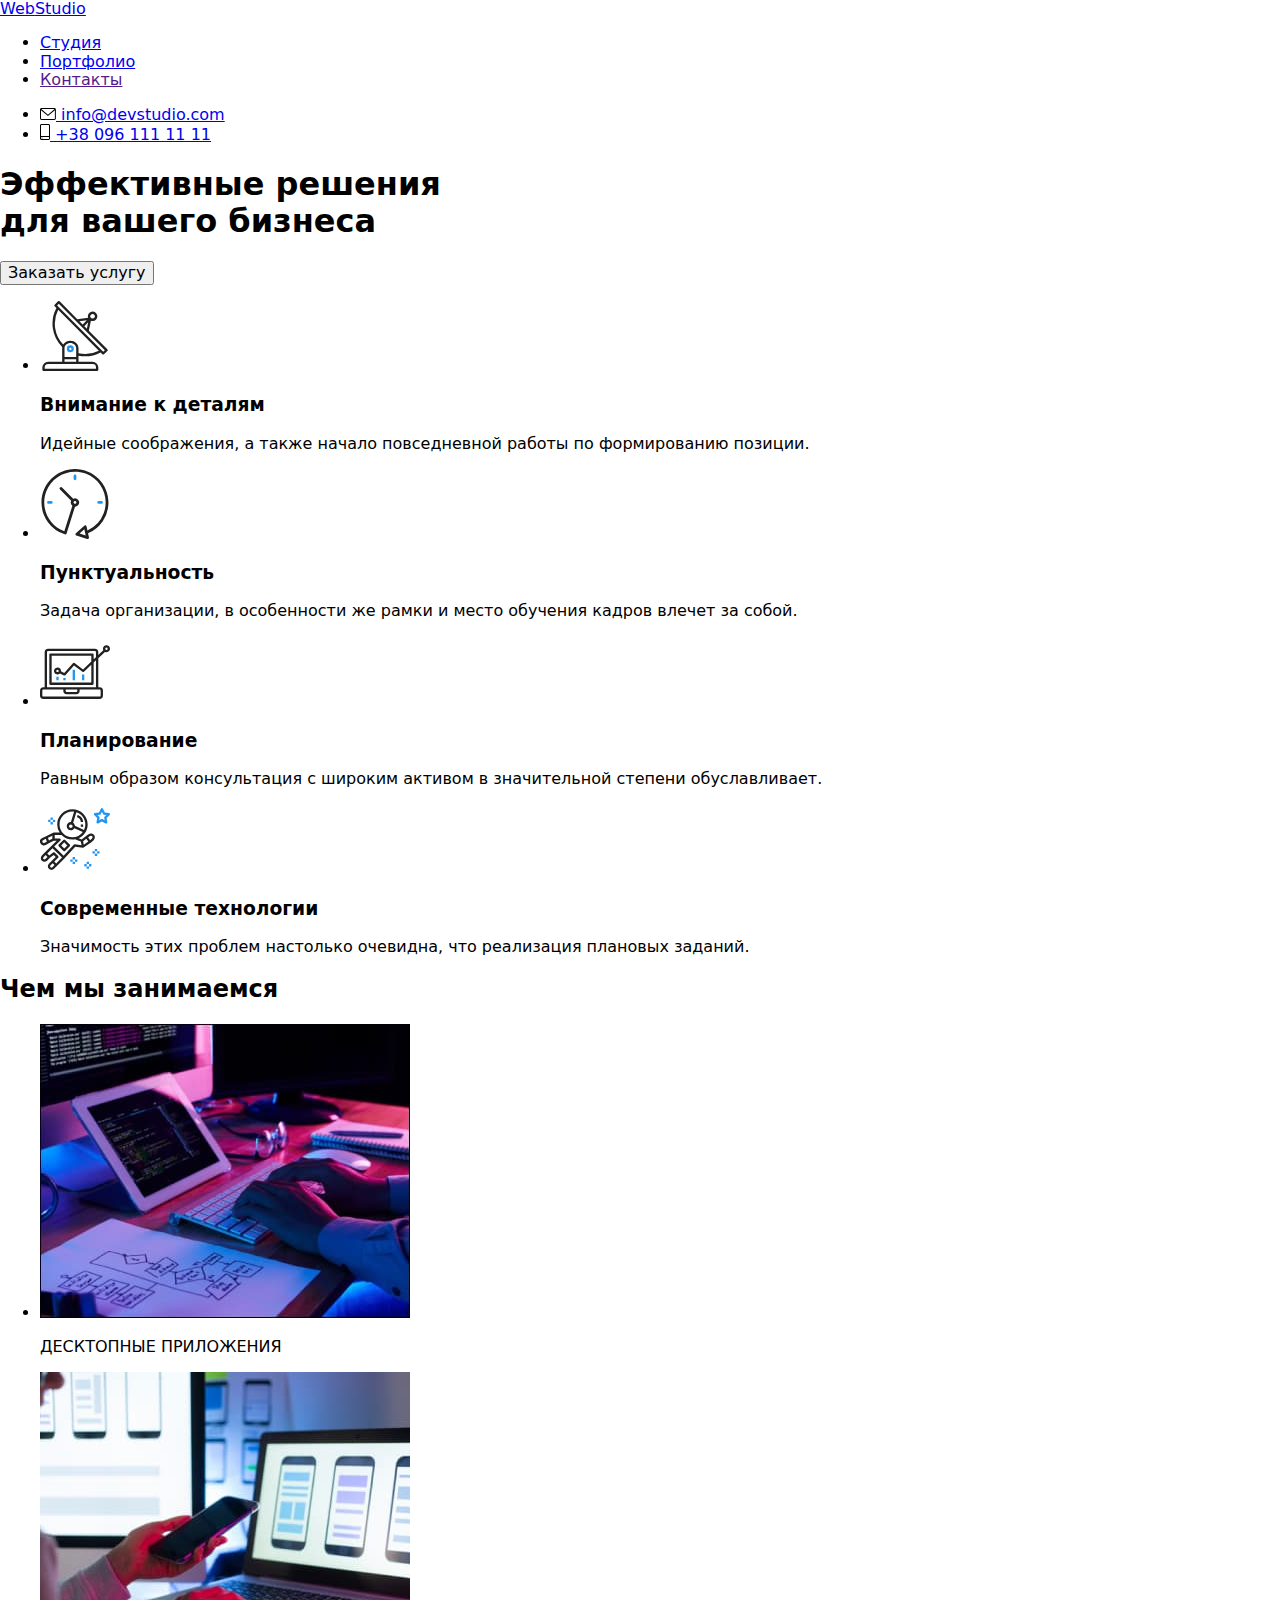
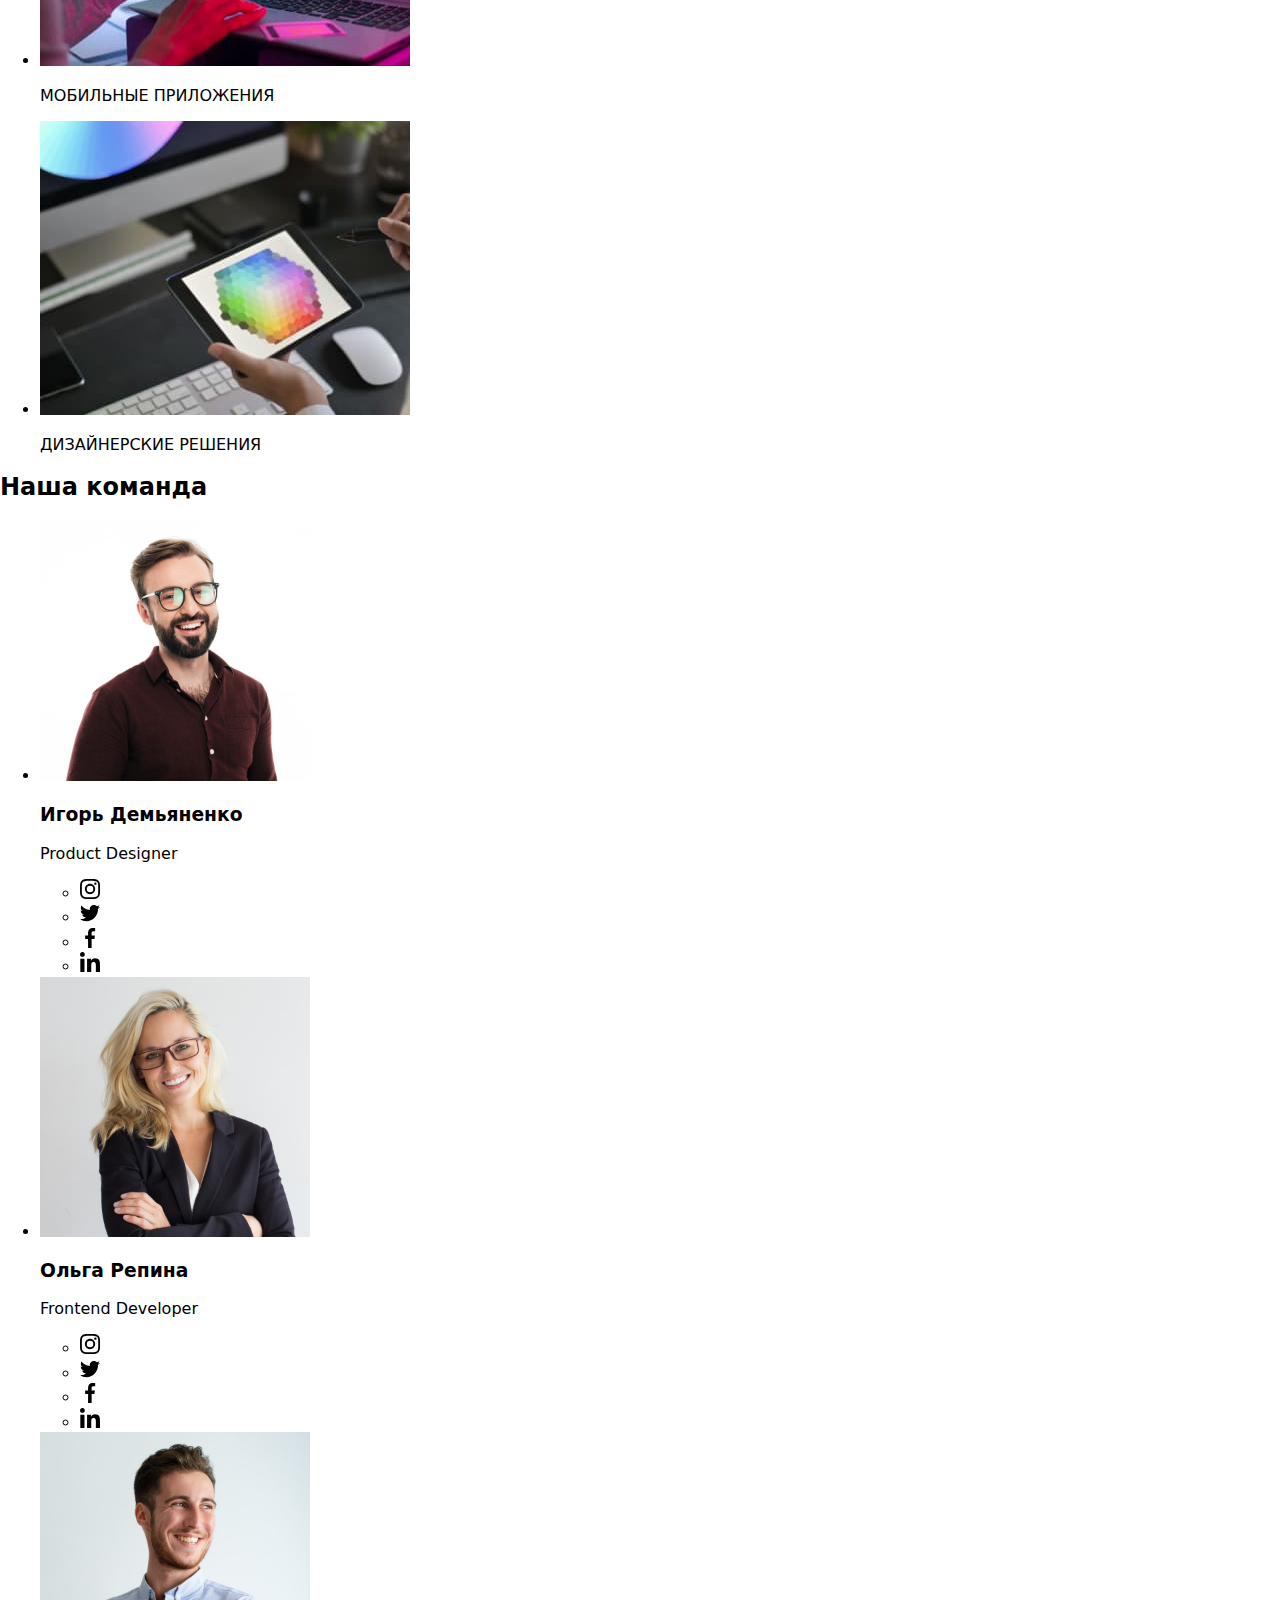
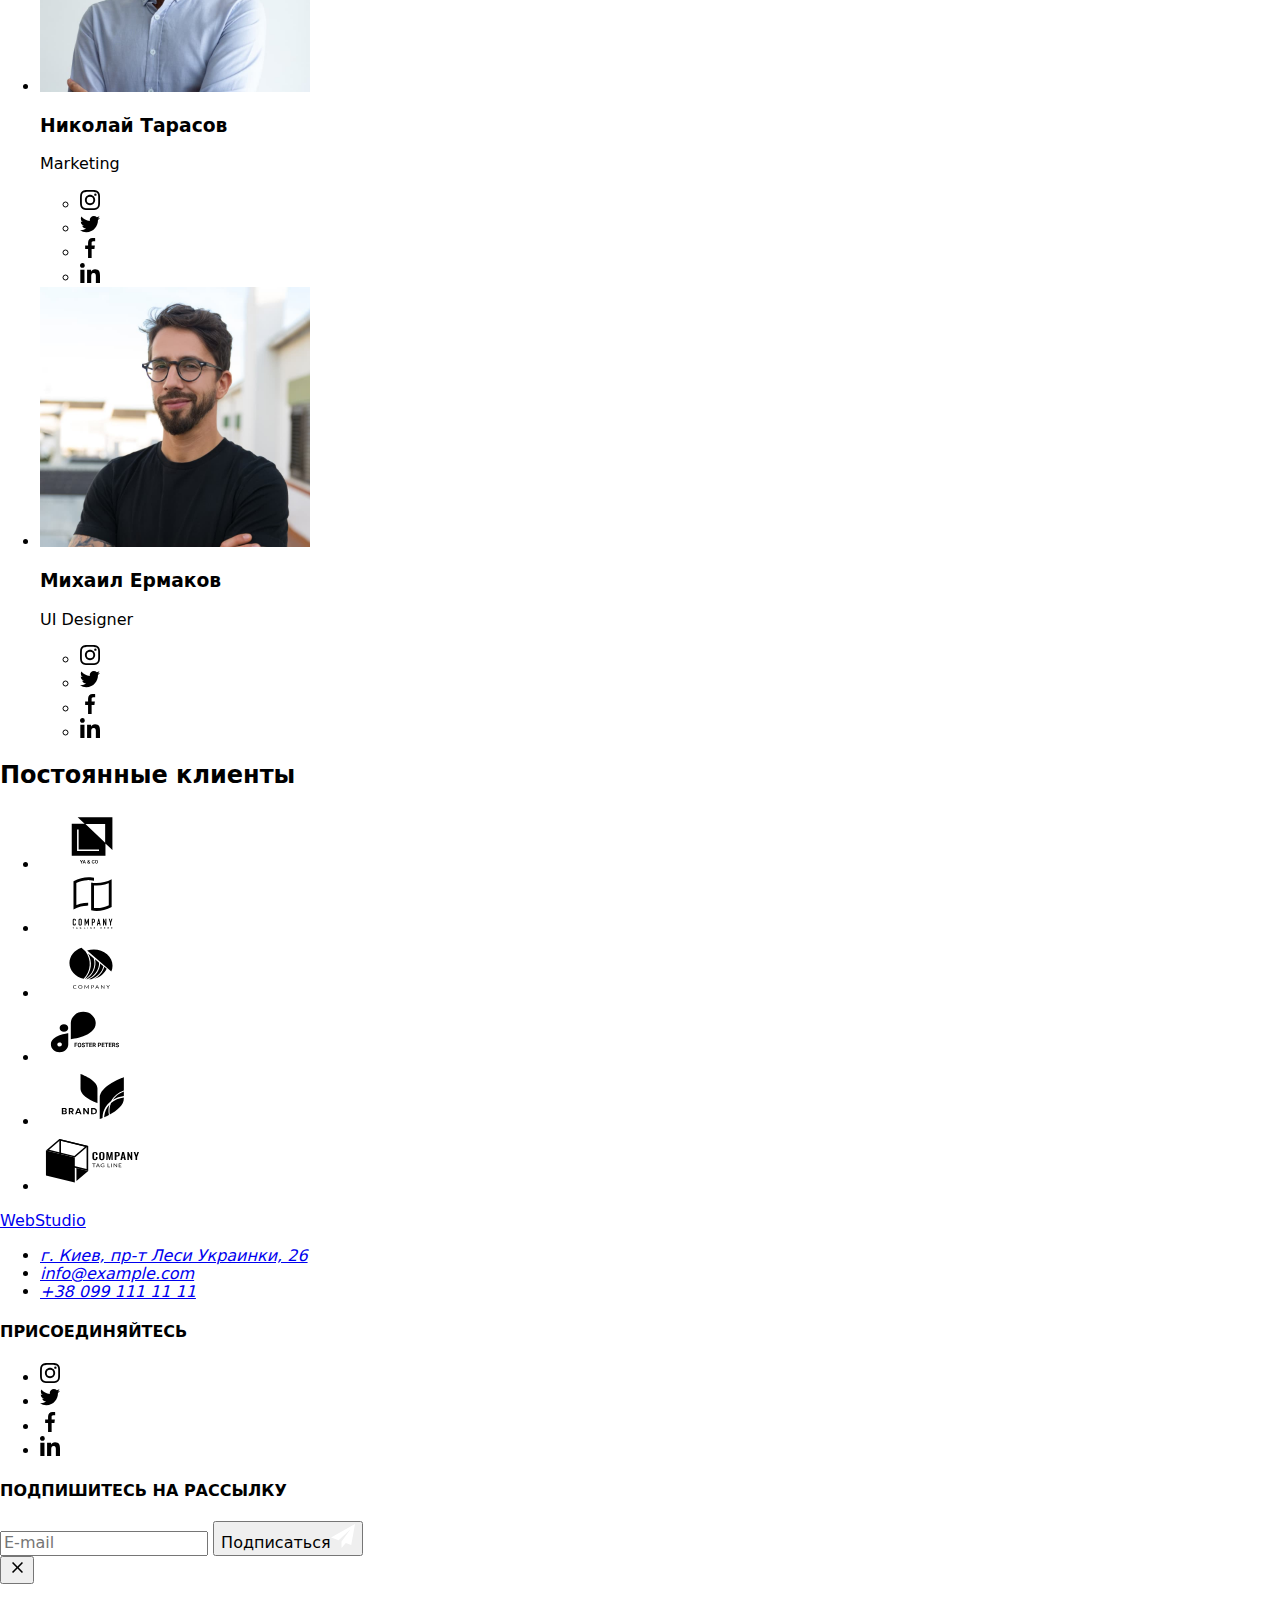
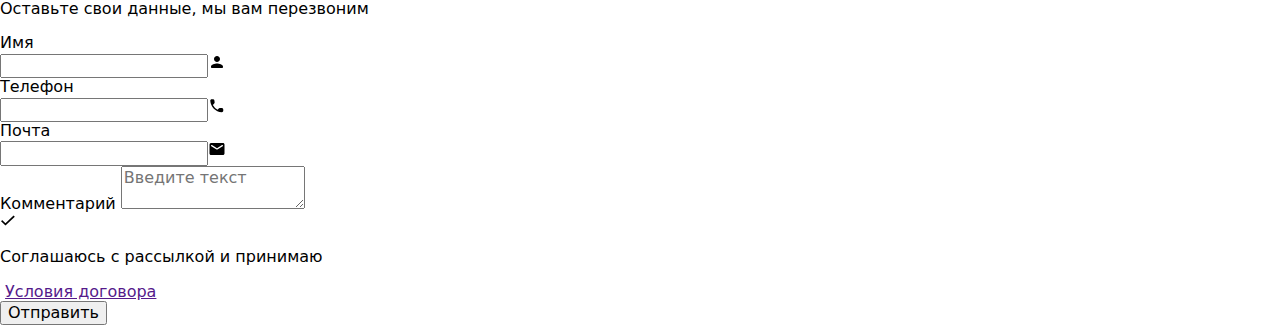
==== index.html @ c7baaca3 "HW-7" ====
<!DOCTYPE html>
<html lang="ru">
  <head>
    <meta charset="UTF-8" />
    <meta http-equiv="X-UA-Compatible" content="IE=edge" />
    <meta name="viewport" content="width=device-width, initial-scale=1.0" />
    <link
      rel="stylesheet"
      href="https://fonts.googleapis.com/css2?family=Raleway:wght@700&family=Roboto:wght@400;500;700;900&display=swap"
    />
    <link
      rel="stylesheet"
      href="https://cdnjs.cloudflare.com/ajax/libs/modern-normalize/1.1.0/modern-normalize.min.css"
    />
    <!--<link rel="stylesheet" href="./css/styles.css" />-->
    <link rel="stylesheet" href="./dist/css/main.min.css" />
    <title>Студия</title>
  </head>
  <body>
    <!--Верхняя линия-->
    <header class="header-section">
      <div class="container header-items">
        <a class="logo-items" href="./index.html">
          <span class="logo-web" lang="en">Web</span
          ><span class="logo-studio-header" lang="en">Studio</span>
        </a>
        <nav class="navigation">
          <ul class="nav-list">
            <li class="nav-item">
              <a class="nav-link current" href="./index.html">Студия</a>
            </li>
            <li class="nav-item">
              <a class="nav-link" href="./portfolio.html">Портфолио</a>
            </li>
            <li class="nav-item"><a class="nav-link" href="">Контакты</a></li>
          </ul>
        </nav>
        <ul class="contact-list">
          <li class="contact-item">
            <a class="contact-link" href="mailto:info@devstudio.com">
              <svg class="contanct-icon" width="16px" height="12px">
                <use href="./images/icons.svg#icon-envelope"></use>
              </svg>
              info@devstudio.com
            </a>
          </li>
          <li class="contact-item">
            <a class="contact-link" href="tel:+380961111111">
              <svg class="contanct-icon" width="10px" height="16px">
                <use href="./images/icons.svg#icon-smartphone"></use>
              </svg>
              +38 096 111 11 11
            </a>
          </li>
        </ul>
      </div>
    </header>
    <!--Главный контент-->
    <main>
      <!--Шапка-->
      <section class="hero">
        <div class="container">
          <h1 class="hero-title">
            Эффективные решения
            <br />
            для вашего бизнеса
          </h1>
          <button class="primary-button" type="button" data-modal-open>Заказать услугу</button>
        </div>
      </section>
      <!--Особенности-->
      <section class="features">
        <div class="container">
          <ul class="features-list">
            <li class="feature-item">
              <div class="feature-item-block">
                <svg width="70px" height="70px">
                  <use href="./images/icons.svg#icon-antenna"></use>
                </svg>
              </div>
              <h3 class="item-title">Внимание к деталям</h3>
              <p class="item-discription">
                Идейные соображения, а также начало повседневной работы по формированию позиции.
              </p>
            </li>
            <li class="feature-item">
              <div class="feature-item-block">
                <svg width="70px" height="70px">
                  <use href="./images/icons.svg#icon-clock"></use>
                </svg>
              </div>
              <h3 class="item-title">Пунктуальность</h3>
              <p class="item-discription">
                Задача организации, в особенности же рамки и место обучения кадров влечет за собой.
              </p>
            </li>
            <li class="feature-item">
              <div class="feature-item-block">
                <svg width="70px" height="70px">
                  <use href="./images/icons.svg#icon-diagram"></use>
                </svg>
              </div>
              <h3 class="item-title">Планирование</h3>
              <p class="item-discription">
                Равным образом консультация с широким активом в значительной степени обуславливает.
              </p>
            </li>
            <li class="feature-item">
              <div class="feature-item-block">
                <svg width="70px" height="70px">
                  <use href="./images/icons.svg#icon-astronaut"></use>
                </svg>
              </div>
              <h3 class="item-title">Современные технологии</h3>
              <p class="item-discription">
                Значимость этих проблем настолько очевидна, что реализация плановых заданий.
              </p>
            </li>
          </ul>
        </div>
      </section>
      <!--Чем мы занимаемся-->
      <section class="section doing">
        <div class="container">
          <h2 class="main-title">Чем мы занимаемся</h2>
          <div>
            <ul class="doing-img">
              <li class="doing-img-item">
                <img src="./images/box1.jpg" alt="Руки на клавиатуре" width="370" />
                <div class="doing-block">
                  <p class="doing-title">ДЕСКТОПНЫЕ ПРИЛОЖЕНИЯ</p>
                </div>
              </li>
              <li class="doing-img-item">
                <img src="./images/box2.jpg" alt="Телефон в руках" width="370" />
                <div class="doing-block">
                  <p class="doing-title">МОБИЛЬНЫЕ ПРИЛОЖЕНИЯ</p>
                </div>
              </li>
              <li class="doing-img-item">
                <img src="./images/box3.jpg" alt="Фигура на планшете" width="370" />
                <div class="doing-block">
                  <p class="doing-title">ДИЗАЙНЕРСКИЕ РЕШЕНИЯ</p>
                </div>
              </li>
            </ul>
          </div>
        </div>
      </section>
      <!--Наша команда-->
      <section class="section team">
        <div class="container">
          <h2 class="main-title">Наша команда</h2>
          <div>
            <ul class="team-list">
              <li class="team-item">
                <img src="./images/img.jpg" alt="Парень" width="270" />
                <div class="team-title">
                  <h3 class="team-member">Игорь Демьяненко</h3>
                  <p class="position-member" lang="en">Product Designer</p>
                  <ul class="team-social-list">
                    <li class="team-social-item">
                      <a href="" class="team-social-link">
                        <svg class="team-social-icon" width="20" height="20">
                          <use href="./images/icons.svg#icon-instagram"></use>
                        </svg>
                      </a>
                    </li>
                    <li class="team-social-item">
                      <a href="" class="team-social-link">
                        <svg class="team-social-icon" width="20" height="20">
                          <use href="./images/icons.svg#icon-twitter"></use>
                        </svg>
                      </a>
                    </li>
                    <li class="team-social-item">
                      <a href="" class="team-social-link">
                        <svg class="team-social-icon" width="20" height="20">
                          <use href="./images/icons.svg#icon-facebook"></use>
                        </svg>
                      </a>
                    </li>
                    <li class="team-social-item">
                      <a href="" class="team-social-link">
                        <svg class="team-social-icon" width="20" height="20">
                          <use href="./images/icons.svg#icon-linkedin"></use>
                        </svg>
                      </a>
                    </li>
                  </ul>
                </div>
              </li>
              <li class="team-item">
                <img src="./images/img1.jpg" alt="Девушка" width="270" />
                <div class="team-title">
                  <h3 class="team-member">Ольга Репина</h3>
                  <p class="position-member" lang="en">Frontend Developer</p>
                  <ul class="team-social-list">
                    <li class="team-social-item">
                      <a href="" class="team-social-link">
                        <svg class="team-social-icon" width="20" height="20">
                          <use href="./images/icons.svg#icon-instagram"></use>
                        </svg>
                      </a>
                    </li>
                    <li class="team-social-item">
                      <a href="" class="team-social-link">
                        <svg class="team-social-icon" width="20" height="20">
                          <use href="./images/icons.svg#icon-twitter"></use>
                        </svg>
                      </a>
                    </li>
                    <li class="team-social-item">
                      <a href="" class="team-social-link">
                        <svg class="team-social-icon" width="20" height="20">
                          <use href="./images/icons.svg#icon-facebook"></use>
                        </svg>
                      </a>
                    </li>
                    <li class="team-social-item">
                      <a href="" class="team-social-link">
                        <svg class="team-social-icon" width="20" height="20">
                          <use href="./images/icons.svg#icon-linkedin"></use>
                        </svg>
                      </a>
                    </li>
                  </ul>
                </div>
              </li>
              <li class="team-item">
                <img src="./images/img2.jpg" alt="Парень" width="270" />
                <div class="team-title">
                  <h3 class="team-member">Николай Тарасов</h3>
                  <p class="position-member" lang="en">Marketing</p>
                  <ul class="team-social-list">
                    <li class="team-social-item">
                      <a href="" class="team-social-link">
                        <svg class="team-social-icon" width="20" height="20">
                          <use href="./images/icons.svg#icon-instagram"></use>
                        </svg>
                      </a>
                    </li>
                    <li class="team-social-item">
                      <a href="" class="team-social-link">
                        <svg class="team-social-icon" width="20" height="20">
                          <use href="./images/icons.svg#icon-twitter"></use>
                        </svg>
                      </a>
                    </li>
                    <li class="team-social-item">
                      <a href="" class="team-social-link">
                        <svg class="team-social-icon" width="20" height="20">
                          <use href="./images/icons.svg#icon-facebook"></use>
                        </svg>
                      </a>
                    </li>
                    <li class="team-social-item">
                      <a href="" class="team-social-link">
                        <svg class="team-social-icon" width="20" height="20">
                          <use href="./images/icons.svg#icon-linkedin"></use>
                        </svg>
                      </a>
                    </li>
                  </ul>
                </div>
              </li>
              <li class="team-item">
                <img src="./images/img3.jpg" alt="Парень" width="270" />
                <div class="team-title">
                  <h3 class="team-member">Михаил Ермаков</h3>
                  <p class="position-member" lang="en">UI Designer</p>
                  <ul class="team-social-list">
                    <li class="team-social-item">
                      <a href="" class="team-social-link">
                        <svg class="team-social-icon" width="20" height="20">
                          <use href="./images/icons.svg#icon-instagram"></use>
                        </svg>
                      </a>
                    </li>
                    <li class="team-social-item">
                      <a href="" class="team-social-link">
                        <svg class="team-social-icon" width="20" height="20">
                          <use href="./images/icons.svg#icon-twitter"></use>
                        </svg>
                      </a>
                    </li>
                    <li class="team-social-item">
                      <a href="" class="team-social-link">
                        <svg class="team-social-icon" width="20" height="20">
                          <use href="./images/icons.svg#icon-facebook"></use>
                        </svg>
                      </a>
                    </li>
                    <li class="team-social-item">
                      <a href="" class="team-social-link">
                        <svg class="team-social-icon" width="20" height="20">
                          <use href="./images/icons.svg#icon-linkedin"></use>
                        </svg>
                      </a>
                    </li>
                  </ul>
                </div>
              </li>
            </ul>
          </div>
        </div>
      </section>
      <!--Наши партнёры-->
      <section class="section customers">
        <div class="container">
          <h2 class="main-title">Постоянные клиенты</h2>
          <ul class="customers-list">
            <li class="customers-item">
              <a href="" class="customers-link">
                <svg class="customers-icon" width="106" height="60">
                  <use href="./images/icons.svg#icon-logo1"></use>
                </svg>
              </a>
            </li>
            <li class="customers-item">
              <a href="" class="customers-link">
                <svg class="customers-icon" width="106" height="60">
                  <use href="./images/icons.svg#icon-logo2"></use>
                </svg>
              </a>
            </li>
            <li class="customers-item">
              <a href="" class="customers-link">
                <svg class="customers-icon" width="106" height="60">
                  <use href="./images/icons.svg#icon-logo3"></use>
                </svg>
              </a>
            </li>
            <li class="customers-item">
              <a href="" class="customers-link">
                <svg class="customers-icon" width="106" height="60">
                  <use href="./images/icons.svg#icon-logo4"></use>
                </svg>
              </a>
            </li>
            <li class="customers-item">
              <a href="" class="customers-link">
                <svg class="customers-icon" width="106" height="60">
                  <use href="./images/icons.svg#icon-logo5"></use>
                </svg>
              </a>
            </li>
            <li class="customers-item">
              <a href="" class="customers-link">
                <svg class="customers-icon" width="106" height="60">
                  <use href="./images/icons.svg#icon-logo6"></use>
                </svg>
              </a>
            </li>
          </ul>
        </div>
      </section>
    </main>
    <!--Подвал контакты-->
    <footer class="footer-section">
      <div class="container">
        <div>
          <a class="logo-items" href="./index.html">
            <span class="logo-web" lang="en">Web</span
            ><span class="logo-studio-footer" lang="en">Studio</span>
          </a>
          <address>
            <ul>
              <li class="footer-contact-item">
                <a
                  class="link-map"
                  href="https://www.google.com/maps/place/%D0%B1%D1%83%D0%BB.+%D0%9B%D0%B5%D1%81%D0%B8+%D0%A3%D0%BA%D1%80%D0%B0%D0%B8%D0%BD%D0%BA%D0%B8,+26,+%D0%9A%D0%B8%D0%B5%D0%B2,+02000/@50.4265807,30.5361971,17z/data=!3m1!4b1!4m5!3m4!1s0x40d4cf0e033ecbe9:0x57a4dffefec77da0!8m2!3d50.4265807!4d30.5383858?hl=ru"
                  target="_blank"
                  rel="noopener noreferrer"
                >
                  г. Киев, пр-т Леси Украинки, 26
                </a>
              </li>
              <li class="footer-contact-item">
                <a class="footer-contact-link" href="mailto:info@devstudio.com">info@example.com</a>
              </li>
              <li class="footer-contact-item">
                <a class="footer-contact-link" href="tel:+380961111111">+38 099 111 11 11</a>
              </li>
            </ul>
          </address>
        </div>
        <div class="social">
          <h4 class="footer-title">ПРИСОЕДИНЯЙТЕСЬ</h4>
          <ul class="social-list">
            <li class="social-item">
              <a href="" class="social-link">
                <svg class="social-icon" width="20" height="20">
                  <use href="./images/icons.svg#icon-instagram"></use>
                </svg>
              </a>
            </li>
            <li class="social-item">
              <a href="" class="social-link">
                <svg class="social-icon" width="20" height="20">
                  <use href="./images/icons.svg#icon-twitter"></use>
                </svg>
              </a>
            </li>
            <li class="social-item">
              <a href="" class="social-link">
                <svg class="social-icon" width="20" height="20">
                  <use href="./images/icons.svg#icon-facebook"></use>
                </svg>
              </a>
            </li>
            <li class="social-item">
              <a href="" class="social-link">
                <svg class="social-icon" width="20" height="20">
                  <use href="./images/icons.svg#icon-linkedin"></use>
                </svg>
              </a>
            </li>
          </ul>
        </div>
        <div class="footer-form">
          <h4 class="footer-title">ПОДПИШИТЕСЬ НА РАССЫЛКУ</h4>
          <form action="#" class="footer-form-item">
            <input
              type="email"
              name="footer-form-email"
              class="footer-form-email"
              placeholder="E-mail"
            />
            <button type="submit" class="primary-button">
              Подписаться<svg class="footer-form-icon" width="24" height="24">
                <use href="./images/icons.svg#icon-telegram"></use>
              </svg>
            </button>
          </form>
        </div>
      </div>
    </footer>
    <!--modal-->
    <div class="backdrop is-hidden" data-modal>
      <div class="modal">
        <button type="button" class="button-modal" data-modal-close>
          <svg class="button-modal-icon" width="18" height="18">
            <use href="./images/icons.svg#icon-close"></use>
          </svg>
        </button>
        <p class="modal-title">Оставьте свои данные, мы вам перезвоним</p>
        <!--form-->
        <form action="#" class="form">
          <div class="input-field">
            <label for="user-name" class="modal-input-title">Имя</label>
            <div class="input-group-apsolute">
              <input
                type="text"
                minlength="2"
                name="user-name"
                title="Volodymyr"
                class="modal-input"
                id="user-name"
                required
              /><svg class="modal-icon" width="18" height="18">
                <use href="./images/icons.svg#icon-person"></use>
              </svg>
            </div>
          </div>
          <div class="input-field">
            <label for="user-tel" class="modal-input-title">Телефон</label>
            <div class="input-group-apsolute">
              <input
                type="tel"
                name="user-tel"
                title="+38 (095) 174-71-21"
                class="modal-input"
                id="user-tel"
                required
              /><svg class="modal-icon" width="18" height="18">
                <use href="./images/icons.svg#icon-phone"></use>
              </svg>
            </div>
          </div>
          <div class="input-field">
            <label for="user-email" class="modal-input-title">Почта</label>
            <div class="input-group-apsolute">
              <input
                type="email"
                name="user-email"
                title="vmtrush@gmail.com"
                class="modal-input"
                id="user-email"
                required
              /><svg class="modal-icon" width="18" height="18">
                <use href="./images/icons.svg#icon-email"></use>
              </svg>
            </div>
          </div>
          <div class="textarea-field">
            <label for="user-comment" class="modal-input-title">Комментарий</label>
            <textarea
              name="user-comment"
              class="modal-comment"
              id="user-comment"
              placeholder="Введите текст"
            ></textarea>
          </div>
          <div class="checkbox-field">
            <input
              type="checkbox"
              name="contract"
              id="modal-check"
              class="modal-check"
              style="display: none"
            />
            <label for="modal-check" class="modal-checkbox-text">
              <span class="modal-check-icon">
                <svg class="check-icon" width="16" height="15">
                  <use href="./images/icons.svg#icon-check"></use>
                </svg>
              </span>
              <p class="modal-checkbox-text-primary">Соглашаюсь с рассылкой и принимаю</p></label
            >&nbsp;<a href="" class="modal-checkbox-text-accent">Условия договора</a>
          </div>
          <button type="submit" class="primary-button">Отправить</button>
        </form>
      </div>
    </div>
    <!--script-->
    <script src="./js/modal.js"></script>
  </body>
</html>
---- css/styles.css ----
html {
  box-sizing: border-box;
}
*,
*::before,
*::after {
  box-sizing: inherit;
}
:root {
  --text-primary: #212121;
  --text-secondary: #757575;
  --accent: #2196f3;
  --logo-primary: #000000;
  --background-primary: #ffffff;
  --background-secondary: #2f303a;
  --background-section: #f5f4fa;
  --background-doing: rgba(47, 48, 58, 0.8);
  --background-social-footer: rgba(255, 255, 255, 0.1);
  --backdrop-color: rgba(0, 0, 0, 0.2);
  --portfolio-overlay: rgba(33, 150, 243, 0.9);
  --footer-contacts: rgba(255, 255, 255, 0.6);
  --border-color: #eeeeee;
  --icon-color: #afb1b8;
  --modal-icon-border: rgba(0, 0, 0, 0.1);
  --modal-input-border: rgba(33, 33, 33, 0.2);
  --border-form: rgba(255, 255, 255, 0.3);
  --modal-placeholder-text: rgba(117, 117, 117, 0.5);
}

/*--------------------Reset styles--------------------*/

h1,
h2,
h3,
h4,
h5,
h6,
p {
  margin: 0;
}
ul {
  margin: 0;
  padding: 0;
  list-style: none;
}
button {
  cursor: pointer;

  border: 0;
}
img {
  display: block;
}
address {
  font-style: normal;
}

a {
  text-decoration: none;
  font-weight: normal;
}
.container {
  width: 1200px;
  padding: 0 15px;
  margin: 0 auto;
}
.section {
  padding: 94px 0;
}
body {
  background-color: var(--background-primary);
  font-family: Roboto, sans-serif;
  font-style: normal;
  font-weight: normal;
  letter-spacing: 0.03em;
}

/*--------------------HEADER--------------------*/

.header-section {
  border-bottom: 1px solid var(--border-color);
}
.header-items {
  display: flex;
  align-items: center;
}
.logo-items {
  font-family: Raleway, sans-serif;
  font-weight: 700;
  font-size: 26px;
  line-height: 1.2;
}
.logo-web {
  color: var(--accent);
}
.logo-studio-header {
  color: var(--logo-primary);
}
.header-section .contact-list {
  display: flex;
  margin-left: auto;
}
.navigation {
  margin-left: 93px;
}
.nav-list {
  display: flex;
}
.nav-item {
  position: relative;
}
.nav-link {
  color: var(--text-primary);
  font-family: inherit;
  font-weight: 500;
  font-size: 14px;
  line-height: 1.15;
  letter-spacing: 0.02em;
  transition: color 250ms linear;

  display: block;
  padding: 32px 0;
}
.nav-link:hover,
.nav-link:focus,
.nav-link.current {
  color: var(--accent);
}
.nav-item:not(:last-child) {
  margin-right: 50px;
}

.nav-link.current::after {
  content: '';
  width: 100%;
  height: 4px;
  background: var(--accent);
  position: absolute;
  left: 0;
  bottom: -1px;
  border-radius: 2px;
}

.contact-item:not(:last-child) {
  margin-right: 50px;
}
.contact-link {
  color: var(--text-secondary);
  font-family: inherit;
  font-style: normal;
  font-weight: 500;
  font-size: 14px;
  line-height: 1.15;
  letter-spacing: 0.02em;
  transition: color 250ms cubic-bezier(0.4, 0, 0.2, 1);

  display: flex;
  align-items: center;
}
.contact-link:hover,
.contact-link:focus {
  color: var(--accent);
}
.contanct-icon {
  margin-right: 10px;
  cursor: pointer;
  fill: currentColor;
}

/*--------------------HERO--------------------*/

.hero {
  background-color: rgba(196, 196, 196, 1);
  padding: 200px 0;
  text-align: center;

  width: 1600px;
  margin: 0 auto;
  background-image: linear-gradient(to right, rgba(47, 48, 58, 0.4), rgba(47, 48, 58, 0.4)),
    url('../images/hero.jpg');
  background-position: center;
  background-repeat: no-repeat;
}
.hero-title {
  color: var(--background-primary);
  font-weight: 900;
  font-size: 44px;
  line-height: 1.4;
  letter-spacing: 0.09em;
  text-transform: uppercase;

  margin-bottom: 30px;
}
.primary-button {
  color: var(--background-primary);
  background-color: var(--accent);
  font-family: inherit;
  font-weight: 700;
  font-size: 16px;
  line-height: 1.9;
  letter-spacing: 0.06em;

  box-shadow: 0px 4px 4px rgba(0, 0, 0, 0.15);
  border-radius: 4px;

  min-width: 200px;
  height: 50px;
  display: flex;
  align-items: center;
  justify-content: center;
  margin-left: auto;
  margin-right: auto;
}

/*--------------------FEATURES--------------------*/

.main-title {
  color: var(--text-primary);
  font-weight: 700;
  font-size: 36px;
  line-height: 1.2;
  text-align: center;

  margin-bottom: 50px;
}
.features {
  padding-top: 94px;
}
.features-list {
  display: flex;
  justify-content: space-between;
}
.feature-item {
  width: 270px;
}

.feature-item-block {
  display: flex;
  justify-content: center;
  padding: 25px 0;
  background-color: var(--background-section);

  margin-bottom: 30px;
  border-radius: 4px;
}
.item-title {
  color: var(--text-primary);
  font-weight: 700;
  font-size: 14px;
  line-height: 1.15;

  margin-bottom: 10px;
}
.item-discription {
  color: var(--text-secondary);
  font-size: 14px;
  line-height: 1.7;
}

/*--------------------DOIN--------------------*/

.doing-img {
  display: flex;
  justify-content: space-between;
}
.doing-img-item {
  position: relative;
}
.doing-block {
  display: flex;
  justify-content: center;
  padding: 27px 0;
  background-color: var(--background-doing);
  width: 100%;
  position: absolute;
  left: 0;
  bottom: 0;
}
.doing-title {
  color: var(--background-primary);
  font-family: inherit;
  font-weight: 400;
  font-size: 14px;
  line-height: 1.14;
  letter-spacing: 0.03em;
}

/*--------------------TEAM--------------------*/

.team {
  background-color: var(--background-section);
}
.team-list {
  display: flex;
  justify-content: space-between;
}
.team-item {
  background-color: var(--background-primary);

  box-shadow: 0px 1px 3px rgba(0, 0, 0, 0.12), 0px 1px 1px rgba(0, 0, 0, 0.14),
    0px 2px 1px rgba(0, 0, 0, 0.2);
  border-radius: 0px 0px 4px 4px;
}
.team-title {
  padding: 30px 0;
}
.team-member {
  color: var(--text-primary);
  font-weight: 500;
  font-size: 16px;
  line-height: 1.2;
  text-align: center;
}
.position-member {
  color: var(--text-secondary);
  font-size: 16px;
  line-height: 1.2;
  text-align: center;

  margin-top: 10px;
}
.team-social-list {
  display: flex;
  justify-content: center;
  margin-top: 16px;
}
.team-social-item {
  width: 44px;
  height: 44px;
}
.team-social-item:not(:last-child) {
  margin-right: 10px;
}
.team-social-link {
  width: 100%;
  height: 100%;
  border-radius: 50%;
  display: flex;
  align-items: center;
  justify-content: center;

  background-color: var(--background-primary);
  color: var(--icon-color);
  transition: color 250ms cubic-bezier(0.4, 0, 0.2, 1),
    background-color 250ms cubic-bezier(0.4, 0, 0.2, 1);
}
.team-social-link:hover,
.team-social-link:focus {
  background-color: var(--accent);
  color: var(--background-primary);
}
.team-social-icon {
  fill: currentColor;
}

/*--------------------CUSTOMERS--------------------*/

.customers-list {
  display: flex;
}
.customers-item:not(:last-child) {
  margin-right: 30px;
}
.customers-link {
  display: flex;
  align-items: center;
  justify-content: center;
  width: 170px;
  height: 92px;
  border: 1px solid var(--icon-color);
  border-radius: 4px;

  background-color: var(--background-primary);
  color: var(--icon-color);
  transition: color 250ms cubic-bezier(0.4, 0, 0.2, 1),
    background-color 250ms cubic-bezier(0.4, 0, 0.2, 1);
}
.customers-link:hover,
.customers-link:focus {
  border-color: var(--accent);
  color: var(--accent);
}
.customers-icon {
  fill: currentColor;
}

/*--------------------FOOTER--------------------*/

.footer-section {
  background-color: var(--background-secondary);

  padding: 60px 0;

  display: flex;
  align-items: center;
}
.footer-section .container {
  display: flex;
}
.logo-studio-footer {
  color: var(--background-primary);
}
address {
  margin-top: 20px;
  width: 231px;
}
.footer-contact-item:not(:first-child) {
  margin-top: 9px;
}
.link-map {
  color: var(--background-primary);
  transition: color 250ms cubic-bezier(0.4, 0, 0.2, 1);
}
.footer-contact-link {
  color: var(--footer-contacts);
  transition: color 250ms cubic-bezier(0.4, 0, 0.2, 1);
}
.link-map,
.footer-contact-link {
  font-family: inherit;
  font-style: normal;
  font-weight: 400;
  font-size: 14px;
  line-height: 1.7;
}
.link-map:hover,
.link-map:focus,
.footer-contact-link:hover,
.footer-contact-link:focus {
  color: var(--accent);
}

.footer-title {
  color: var(--background-primary);
  font-family: inherit;
  font-style: normal;
  font-weight: 700;
  font-size: 14px;
  line-height: 1.14;
  letter-spacing: 0.03em;
  text-transform: uppercase;

  margin-bottom: 20px;
}
.social {
  margin-left: 70px;
  padding-top: 12px;
}
.social-list {
  display: flex;
  margin-top: 20px;
}
.social-item {
  width: 44px;
  height: 44px;
}
.social-item:not(:last-child) {
  margin-right: 10px;
}
.social-link {
  width: 100%;
  height: 100%;
  border-radius: 50%;
  display: flex;
  align-items: center;
  justify-content: center;

  background-color: var(--background-social-footer);
  color: var(--background-primary);
  transition: color 250ms cubic-bezier(0.4, 0, 0.2, 1),
    background-color 250ms cubic-bezier(0.4, 0, 0.2, 1);
}
.social-link:hover,
.social-link:focus {
  background-color: var(--accent);
  color: var(--background-primary);
}
.social-icon {
  fill: currentColor;
}
.footer-form {
  margin-left: auto;
  padding-top: 12px;
}
.footer-form-item {
  display: flex;
  justify-content: space-between;
}
.footer-form-email {
  font-family: inherit;
  font-size: 16px;
  line-height: 1.25;
  color: var(--footer-contacts);
  letter-spacing: 0.03em;

  width: 358px;
  height: 50px;
  padding-left: 16px;
  margin-right: 12px;

  border: 1px solid var(--border-form);
  box-sizing: border-box;
  filter: drop-shadow(0px 4px 4px rgba(0, 0, 0, 0.15));
  border-radius: 4px;
  background-color: transparent;
}
.footer-form-icon {
  margin-left: 10px;
}

/*--------------------SECONDARY BUTTONS-------------------- */

.buttons-list {
  box-sizing: border-box;
  display: flex;
  justify-content: center;
  margin-bottom: 50px;
}
.buttons-item:not(:last-child) {
  margin-right: 8px;
}
.secondary-button {
  color: var(--text-primary);
  background-color: var(--background-section);
  font-family: inherit;
  font-weight: 500;
  font-size: 16px;
  line-height: 1.63;
  letter-spacing: 0.03em;

  display: inline-block;
  height: 38px;
  padding: 6px 22px;
  border-radius: 4px;

  transition: color 250ms cubic-bezier(0.4, 0, 0.2, 1),
    background-color 250ms cubic-bezier(0.4, 0, 0.2, 1);
}
.secondary-button:hover,
.secondary-button:focus {
  color: var(--background-primary);
  background-color: var(--accent);

  box-shadow: 0px 3px 1px rgba(0, 0, 0, 0.1), 0px 1px 2px rgba(0, 0, 0, 0.08),
    0px 2px 2px rgba(0, 0, 0, 0.12);
  border-radius: 4px;
}

/*--------------------PORTFOLIO--------------------*/

.portfolio-list {
  display: flex;
  flex-wrap: wrap;
}
.portfolio-item {
  width: 370px;
  margin-right: 30px;
  margin-bottom: 30px;

  transition: color 250ms cubic-bezier(0.4, 0, 0.2, 1),
    background-color 250ms cubic-bezier(0.4, 0, 0.2, 1);
  cursor: pointer;
}
.portfolio-item:nth-last-child(-n + 3) {
  margin-bottom: 0;
}
.portfolio-item:nth-child(3n) {
  margin-right: 0;
}
.portfolio-overlay {
  position: relative;
  overflow: hidden;
  cursor: pointer;
}
.portfolio-text-overlay {
  position: absolute;
  top: 0;
  left: 0;
  padding: 63px 24px;
  height: 100%;

  background-color: var(--portfolio-overlay);
  transition: transform 250ms cubic-bezier(0.4, 0, 0.2, 1);
  transform: translateY(100%);
}
.portfolio-text {
  font-size: 18px;
  line-height: 1.56;
  color: var(--background-primary);
}
.portfolio-text-wraper {
  padding: 19px 23px;
  border: 1px solid var(--border-color);
  border-top: none;
}
.portfolio-item-title {
  color: var(--text-primary);
  font-weight: 700;
  font-size: 18px;
  line-height: 2;
  letter-spacing: 0.06em;
}
.portfolio-item-discription {
  color: var(--text-secondary);
  font-size: 16px;
  line-height: 1.9;

  margin-top: 4px;
}
.portfolio-item:hover,
.portfolio-item:focus {
  box-sizing: border-box;
  box-shadow: 0px 1px 1px rgba(0, 0, 0, 0.12), 0px 4px 4px rgba(0, 0, 0, 0.06),
    1px 4px 6px rgba(0, 0, 0, 0.16);
}
.portfolio-item:hover .portfolio-text-overlay {
  transform: translateY(0);
}

/* --------------------MODAL FORM-------------------- */

.backdrop {
  position: fixed;
  top: 0;
  left: 0;
  width: 100vw;
  height: 100vh;

  background-color: var(--backdrop-color);
  transition: opacity 250ms cubic-bezier(0.4, 0, 0.2, 1),
    visibility 250ms cubic-bezier(0.4, 0, 0.2, 1);
}
.is-hidden {
  visibility: hidden;
  opacity: 0;
  pointer-events: none;
}
.modal {
  padding: 40px;

  position: absolute;
  top: 50%;
  left: 50%;
  min-width: 528px;
  min-height: 581px;
  background-color: var(--background-primary);
  border-radius: 4px;

  box-shadow: 0px 1px 3px rgba(0, 0, 0, 0.12), 0px 1px 1px rgba(0, 0, 0, 0.14),
    0px 2px 1px rgba(0, 0, 0, 0.2);
  transform: scale(1) rotate(0) translate(-50%, -50%);
  transition: transform 500ms cubic-bezier(0.4, 0, 0.2, 1);
}
.backdrop .is-hidden .modal {
  transform: scale(1.5) rotate(90deg);
}
.button-modal {
  position: absolute;
  top: 8px;
  right: 8px;
  width: 30px;
  height: 30px;
  border-radius: 50%;
  background-color: transparent;
  border: 1px solid var(--modal-icon-border);

  display: flex;
  align-items: center;

  transition: color 250ms cubic-bezier(0.4, 0, 0.2, 1);

  fill: currentColor;
}
.button-modal:hover,
.button-modal:focus {
  color: var(--accent);
}
.modal-title {
  font-weight: 700;
  font-size: 20px;
  line-height: 1.15;
  text-align: center;
  letter-spacing: 0.03em;
  color: var(--text-primary);
  margin-bottom: 12px;
}
.input-field {
  margin-bottom: 10px;
}
.modal-input-title {
  font-weight: normal;
  font-size: 12px;
  line-height: 1.17;
  letter-spacing: 0.01em;
  color: var(--text-secondary);
  display: block;
  margin-bottom: 4px;
}
.input-group-apsolute {
  position: relative;
}
.modal-input {
  background-color: transparent;
  width: 100%;
  height: 40px;
  padding: 12px 16px 12px 42px;
  cursor: pointer;

  border: 1px solid var(--modal-input-border);
  box-sizing: border-box;
  border-radius: 4px;
  outline: none;
  transition: border 250ms cubic-bezier(0.4, 0, 0.2, 1);
}

.modal-icon {
  fill: currentColor;
  transition: fill 250ms cubic-bezier(0.4, 0, 0.2, 1);
}
.modal-input:focus {
  border-color: var(--accent);
}
.modal-input:focus + .modal-icon {
  fill: var(--accent);
}
.textarea-field {
  display: flex;
  flex-direction: column;
}
.textarea-field:last-child {
  margin-bottom: 10px;
}
.modal-comment {
  border: 1px solid var(--modal-input-border);
  box-sizing: border-box;
  border-radius: 4px;
  outline: none;
  resize: none;
  transition: border 250ms cubic-bezier(0.4, 0, 0.2, 1);

  width: 100%;
  height: 120px;
  padding: 12px 16px;
  cursor: pointer;
}
.modal-comment:focus {
  border-color: var(--accent);
}
.modal-input::placeholder,
.modal-comment::placeholder {
  font-weight: normal;
  font-size: 12px;
  line-height: 1.17;
  letter-spacing: 0.01em;
  color: var(--modal-placeholder-text);
}
.modal-icon {
  position: absolute;
  left: 11px;
  top: 50%;
  transform: translateY(-50%);
}
.checkbox-field {
  margin-top: 20px;
  margin-bottom: 30px;
  display: flex;
  align-items: center;
  justify-content: center;
}
.modal-checkbox-text {
  display: flex;
  align-items: center;
  cursor: pointer;
}
.modal-check-icon {
  width: 16px;
  height: 15px;
  border: 2px solid var(--text-primary);
  border-radius: 2px;
  fill: transparent;

  margin-right: 8px;
  cursor: pointer;
}
.modal-checkbox-text-primary {
  font-weight: normal;
  font-size: 14px;
  line-height: 1.71;
  letter-spacing: 0.03em;
  color: var(--text-secondary);
}
.modal-checkbox-text-accent {
  font-weight: normal;
  font-size: 14px;
  line-height: 1.71;
  letter-spacing: 0.03em;
  text-decoration-line: underline;
  color: var(--accent);
  text-decoration-skip-ink: none;
}
.modal-check:checked + .modal-checkbox-text .modal-check-icon {
  background-color: var(--accent);
  border: none;
}
.modal-check:checked + .modal-checkbox-text .modal-check-icon {
  fill: var(--background-primary);
}
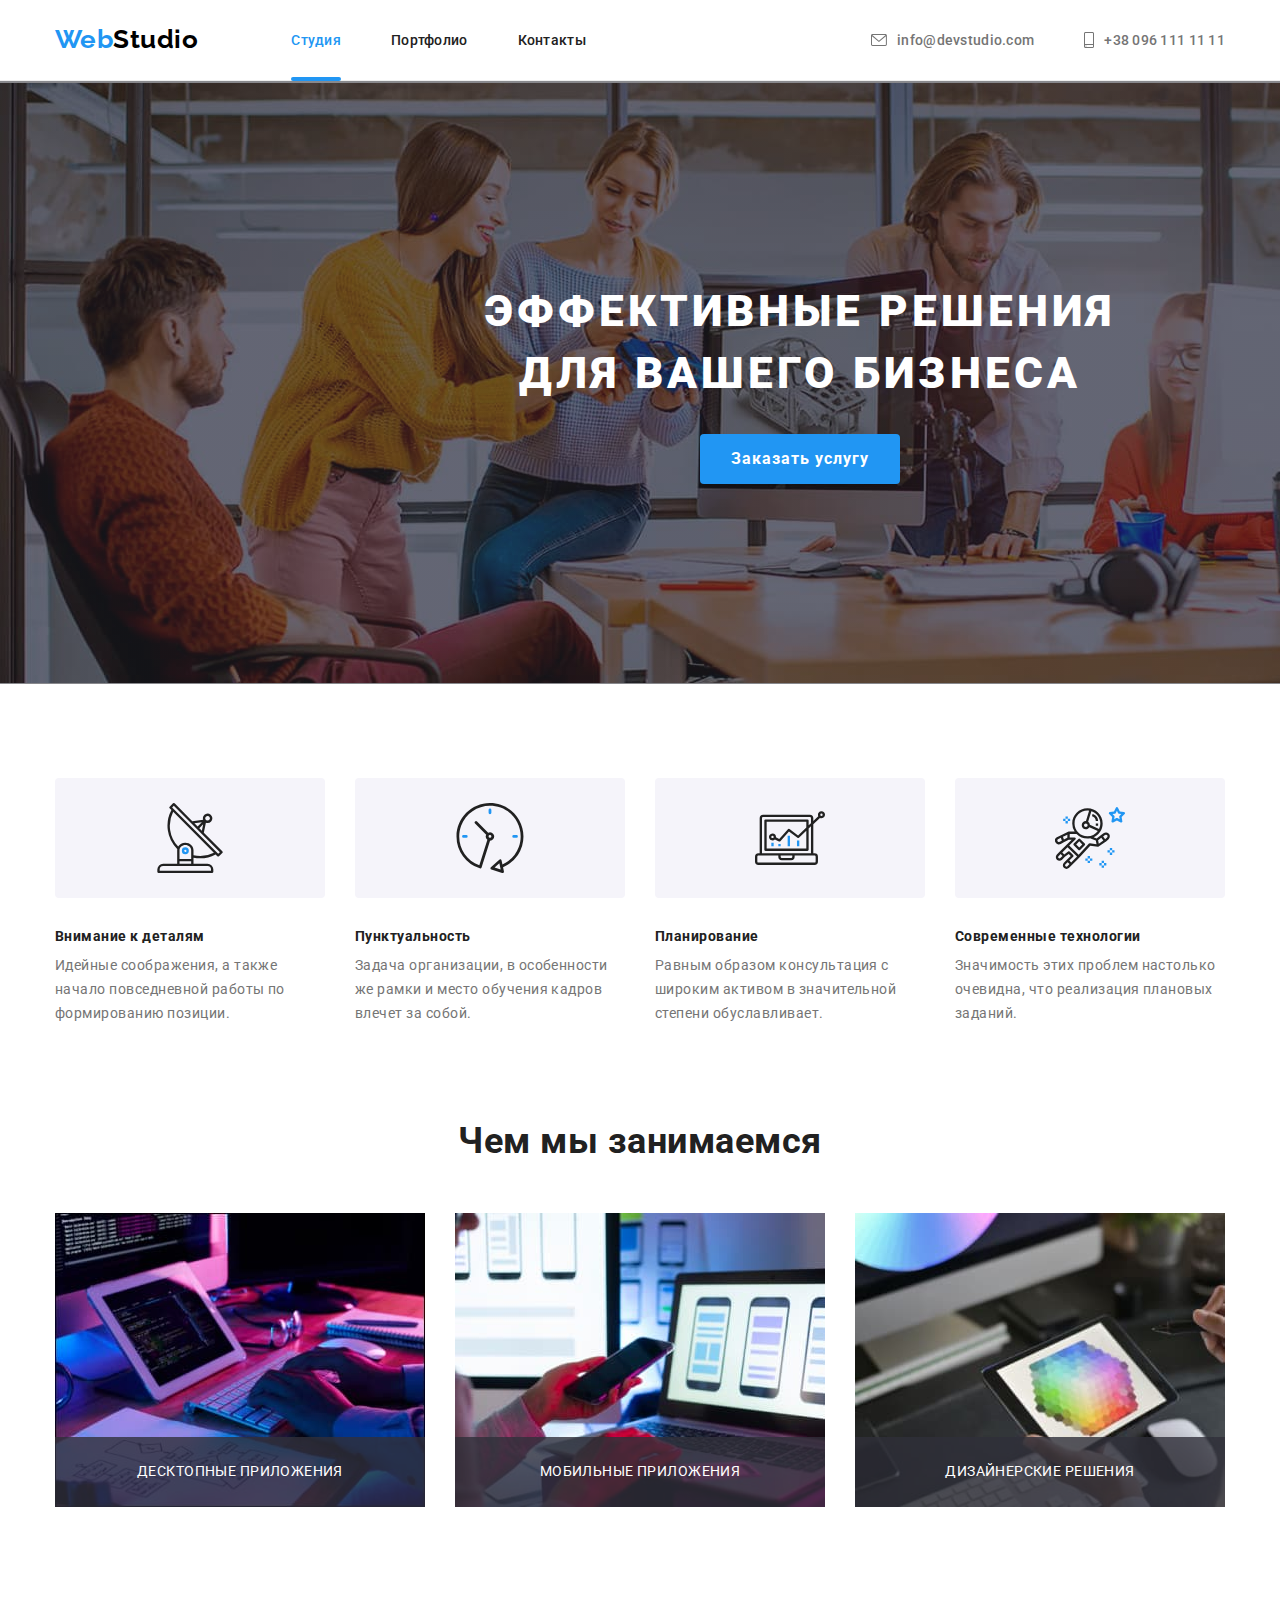
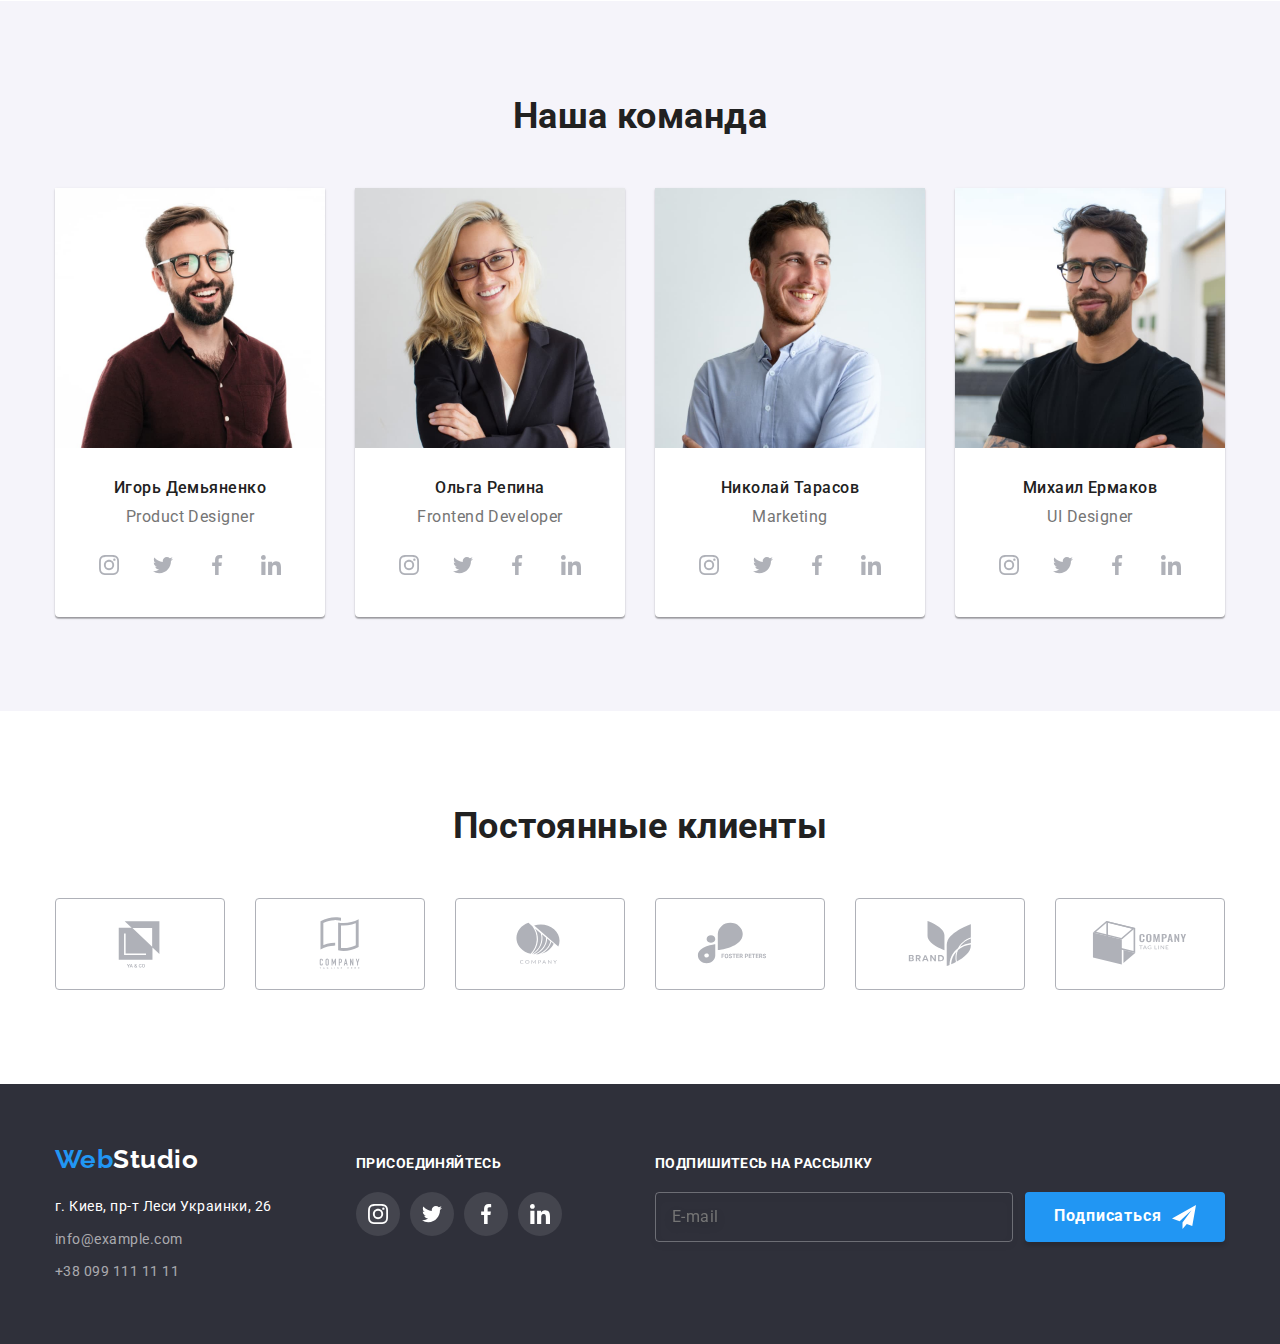
==== commit 79712c40: "HW-7" ====
--- a/index.html
+++ b/index.html
@@ -13,7 +13,7 @@
       href="https://cdnjs.cloudflare.com/ajax/libs/modern-normalize/1.1.0/modern-normalize.min.css"
     />
     <!--<link rel="stylesheet" href="./css/styles.css" />-->
-    <link rel="stylesheet" href="./dist/css/main.min.css" />
+    <link rel="stylesheet" href="./css/main.min.css" />
     <title>Студия</title>
   </head>
   <body>
--- a/css/main.min.css
+++ b/css/main.min.css
@@ -0,0 +1,2 @@
+html{-webkit-box-sizing:border-box;box-sizing:border-box}*,*::before,*::after{-webkit-box-sizing:inherit;box-sizing:inherit}:root{--text-primary: #212121;--text-secondary: #757575;--accent: #2196f3;--logo-primary: #000000;--background-primary: #ffffff;--background-secondary: #2f303a;--background-section: #f5f4fa;--background-doing: rgba(47, 48, 58, 0.8);--background-social-footer: rgba(255, 255, 255, 0.1);--backdrop-color: rgba(0, 0, 0, 0.2);--portfolio-overlay: rgba(33, 150, 243, 0.9);--footer-contacts: rgba(255, 255, 255, 0.6);--border-color: #eeeeee;--icon-color: #afb1b8;--modal-icon-border: rgba(0, 0, 0, 0.1);--modal-input-border: rgba(33, 33, 33, 0.2);--border-form: rgba(255, 255, 255, 0.3);--modal-placeholder-text: rgba(117, 117, 117, 0.5)}h1,h2,h3,h4,h5,h6,p{margin:0}ul{margin:0;padding:0;list-style:none}button{cursor:pointer;border:0}img{display:block}address{font-style:normal}a{text-decoration:none;font-weight:normal}.container{width:1200px;padding:0 15px;margin:0 auto}.section{padding:94px 0}body{background-color:var(--background-primary);font-family:Roboto, sans-serif;font-style:normal;font-weight:normal;letter-spacing:0.03em}.header-section{border-bottom:1px solid var(--border-color)}.header-items{display:-webkit-box;display:-ms-flexbox;display:flex;-webkit-box-align:center;-ms-flex-align:center;align-items:center}.logo-items{font-family:Raleway, sans-serif;font-weight:700;font-size:26px;line-height:1.2}.logo-web{color:var(--accent)}.logo-studio-header{color:var(--logo-primary)}.header-section .contact-list{display:-webkit-box;display:-ms-flexbox;display:flex;margin-left:auto}.navigation{margin-left:93px}.nav-list{display:-webkit-box;display:-ms-flexbox;display:flex}.nav-item{position:relative}.nav-link{color:var(--text-primary);font-family:inherit;font-weight:500;font-size:14px;line-height:1.15;letter-spacing:0.02em;-webkit-transition:color 250ms linear;transition:color 250ms linear;display:block;padding:32px 0}.nav-link:hover,.nav-link:focus,.nav-link.current{color:var(--accent)}.nav-item:not(:last-child){margin-right:50px}.nav-link.current::after{content:'';width:100%;height:4px;background:var(--accent);position:absolute;left:0;bottom:-1px;border-radius:2px}.contact-item:not(:last-child){margin-right:50px}.contact-link{color:var(--text-secondary);font-family:inherit;font-style:normal;font-weight:500;font-size:14px;line-height:1.15;letter-spacing:0.02em;-webkit-transition:color 250ms cubic-bezier(0.4, 0, 0.2, 1);transition:color 250ms cubic-bezier(0.4, 0, 0.2, 1);display:-webkit-box;display:-ms-flexbox;display:flex;-webkit-box-align:center;-ms-flex-align:center;align-items:center}.contact-link:hover,.contact-link:focus{color:var(--accent)}.contanct-icon{margin-right:10px;cursor:pointer;fill:currentColor}.hero{background-color:#c4c4c4;padding:200px 0;text-align:center;width:1600px;margin:0 auto;background-image:-webkit-gradient(linear, left top, right top, from(rgba(47,48,58,0.4)), to(rgba(47,48,58,0.4))),url("../images/hero.jpg");background-image:linear-gradient(to right, rgba(47,48,58,0.4), rgba(47,48,58,0.4)),url("../images/hero.jpg");background-position:center;background-repeat:no-repeat}.hero-title{color:var(--background-primary);font-weight:900;font-size:44px;line-height:1.4;letter-spacing:0.09em;text-transform:uppercase;margin-bottom:30px}.primary-button{color:var(--background-primary);background-color:var(--accent);font-family:inherit;font-weight:700;font-size:16px;line-height:1.9;letter-spacing:0.06em;-webkit-box-shadow:0px 4px 4px rgba(0,0,0,0.15);box-shadow:0px 4px 4px rgba(0,0,0,0.15);border-radius:4px;min-width:200px;height:50px;display:-webkit-box;display:-ms-flexbox;display:flex;-webkit-box-align:center;-ms-flex-align:center;align-items:center;-webkit-box-pack:center;-ms-flex-pack:center;justify-content:center;margin-left:auto;margin-right:auto}.main-title{color:var(--text-primary);font-weight:700;font-size:36px;line-height:1.2;text-align:center;margin-bottom:50px}.features{padding-top:94px}.features-list{display:-webkit-box;display:-ms-flexbox;display:flex;-webkit-box-pack:justify;-ms-flex-pack:justify;justify-content:space-between}.feature-item{width:270px}.feature-item-block{display:-webkit-box;display:-ms-flexbox;display:flex;-webkit-box-pack:center;-ms-flex-pack:center;justify-content:center;padding:25px 0;background-color:var(--background-section);margin-bottom:30px;border-radius:4px}.item-title{color:var(--text-primary);font-weight:700;font-size:14px;line-height:1.15;margin-bottom:10px}.item-discription{color:var(--text-secondary);font-size:14px;line-height:1.7}.doing-img{display:-webkit-box;display:-ms-flexbox;display:flex;-webkit-box-pack:justify;-ms-flex-pack:justify;justify-content:space-between}.doing-img-item{position:relative}.doing-block{display:-webkit-box;display:-ms-flexbox;display:flex;-webkit-box-pack:center;-ms-flex-pack:center;justify-content:center;padding:27px 0;background-color:var(--background-doing);width:100%;position:absolute;left:0;bottom:0}.doing-title{color:var(--background-primary);font-family:inherit;font-weight:400;font-size:14px;line-height:1.14;letter-spacing:0.03em}.team{background-color:var(--background-section)}.team-list{display:-webkit-box;display:-ms-flexbox;display:flex;-webkit-box-pack:justify;-ms-flex-pack:justify;justify-content:space-between}.team-item{background-color:var(--background-primary);-webkit-box-shadow:0px 1px 3px rgba(0,0,0,0.12),0px 1px 1px rgba(0,0,0,0.14),0px 2px 1px rgba(0,0,0,0.2);box-shadow:0px 1px 3px rgba(0,0,0,0.12),0px 1px 1px rgba(0,0,0,0.14),0px 2px 1px rgba(0,0,0,0.2);border-radius:0px 0px 4px 4px}.team-title{padding:30px 0}.team-member{color:var(--text-primary);font-weight:500;font-size:16px;line-height:1.2;text-align:center}.position-member{color:var(--text-secondary);font-size:16px;line-height:1.2;text-align:center;margin-top:10px}.team-social-list{display:-webkit-box;display:-ms-flexbox;display:flex;-webkit-box-pack:center;-ms-flex-pack:center;justify-content:center;margin-top:16px}.team-social-item{width:44px;height:44px}.team-social-item:not(:last-child){margin-right:10px}.team-social-link{width:100%;height:100%;border-radius:50%;display:-webkit-box;display:-ms-flexbox;display:flex;-webkit-box-align:center;-ms-flex-align:center;align-items:center;-webkit-box-pack:center;-ms-flex-pack:center;justify-content:center;background-color:var(--background-primary);color:var(--icon-color);-webkit-transition:color 250ms cubic-bezier(0.4, 0, 0.2, 1),background-color 250ms cubic-bezier(0.4, 0, 0.2, 1);transition:color 250ms cubic-bezier(0.4, 0, 0.2, 1),background-color 250ms cubic-bezier(0.4, 0, 0.2, 1)}.team-social-link:hover,.team-social-link:focus{background-color:var(--accent);color:var(--background-primary)}.team-social-icon{fill:currentColor}.customers-list{display:-webkit-box;display:-ms-flexbox;display:flex}.customers-item:not(:last-child){margin-right:30px}.customers-link{display:-webkit-box;display:-ms-flexbox;display:flex;-webkit-box-align:center;-ms-flex-align:center;align-items:center;-webkit-box-pack:center;-ms-flex-pack:center;justify-content:center;width:170px;height:92px;border:1px solid var(--icon-color);border-radius:4px;background-color:var(--background-primary);color:var(--icon-color);-webkit-transition:color 250ms cubic-bezier(0.4, 0, 0.2, 1),background-color 250ms cubic-bezier(0.4, 0, 0.2, 1);transition:color 250ms cubic-bezier(0.4, 0, 0.2, 1),background-color 250ms cubic-bezier(0.4, 0, 0.2, 1)}.customers-link:hover,.customers-link:focus{border-color:var(--accent);color:var(--accent)}.customers-icon{fill:currentColor}.footer-section{background-color:var(--background-secondary);padding:60px 0;display:-webkit-box;display:-ms-flexbox;display:flex;-webkit-box-align:center;-ms-flex-align:center;align-items:center}.footer-section .container{display:-webkit-box;display:-ms-flexbox;display:flex}.logo-studio-footer{color:var(--background-primary)}address{margin-top:20px;width:231px}.footer-contact-item:not(:first-child){margin-top:9px}.link-map{color:var(--background-primary);-webkit-transition:color 250ms cubic-bezier(0.4, 0, 0.2, 1);transition:color 250ms cubic-bezier(0.4, 0, 0.2, 1)}.footer-contact-link{color:var(--footer-contacts);-webkit-transition:color 250ms cubic-bezier(0.4, 0, 0.2, 1);transition:color 250ms cubic-bezier(0.4, 0, 0.2, 1)}.link-map,.footer-contact-link{font-family:inherit;font-style:normal;font-weight:400;font-size:14px;line-height:1.7}.link-map:hover,.link-map:focus,.footer-contact-link:hover,.footer-contact-link:focus{color:var(--accent)}.footer-title{color:var(--background-primary);font-family:inherit;font-style:normal;font-weight:700;font-size:14px;line-height:1.14;letter-spacing:0.03em;text-transform:uppercase;margin-bottom:20px}.social{margin-left:70px;padding-top:12px}.social-list{display:-webkit-box;display:-ms-flexbox;display:flex;margin-top:20px}.social-item{width:44px;height:44px}.social-item:not(:last-child){margin-right:10px}.social-link{width:100%;height:100%;border-radius:50%;display:-webkit-box;display:-ms-flexbox;display:flex;-webkit-box-align:center;-ms-flex-align:center;align-items:center;-webkit-box-pack:center;-ms-flex-pack:center;justify-content:center;background-color:var(--background-social-footer);color:var(--background-primary);-webkit-transition:color 250ms cubic-bezier(0.4, 0, 0.2, 1),background-color 250ms cubic-bezier(0.4, 0, 0.2, 1);transition:color 250ms cubic-bezier(0.4, 0, 0.2, 1),background-color 250ms cubic-bezier(0.4, 0, 0.2, 1)}.social-link:hover,.social-link:focus{background-color:var(--accent);color:var(--background-primary)}.social-icon{fill:currentColor}.footer-form{margin-left:auto;padding-top:12px}.footer-form-item{display:-webkit-box;display:-ms-flexbox;display:flex;-webkit-box-pack:justify;-ms-flex-pack:justify;justify-content:space-between}.footer-form-email{font-family:inherit;font-size:16px;line-height:1.25;color:var(--footer-contacts);letter-spacing:0.03em;width:358px;height:50px;padding-left:16px;margin-right:12px;border:1px solid var(--border-form);-webkit-box-sizing:border-box;box-sizing:border-box;-webkit-filter:drop-shadow(0px 4px 4px rgba(0,0,0,0.15));filter:drop-shadow(0px 4px 4px rgba(0,0,0,0.15));border-radius:4px;background-color:transparent}.footer-form-icon{margin-left:10px}.buttons-list{-webkit-box-sizing:border-box;box-sizing:border-box;display:-webkit-box;display:-ms-flexbox;display:flex;-webkit-box-pack:center;-ms-flex-pack:center;justify-content:center;margin-bottom:50px}.buttons-item:not(:last-child){margin-right:8px}.secondary-button{color:var(--text-primary);background-color:var(--background-section);font-family:inherit;font-weight:500;font-size:16px;line-height:1.63;letter-spacing:0.03em;display:inline-block;height:38px;padding:6px 22px;border-radius:4px;-webkit-transition:color 250ms cubic-bezier(0.4, 0, 0.2, 1),background-color 250ms cubic-bezier(0.4, 0, 0.2, 1);transition:color 250ms cubic-bezier(0.4, 0, 0.2, 1),background-color 250ms cubic-bezier(0.4, 0, 0.2, 1)}.secondary-button:hover,.secondary-button:focus{color:var(--background-primary);background-color:var(--accent);-webkit-box-shadow:0px 3px 1px rgba(0,0,0,0.1),0px 1px 2px rgba(0,0,0,0.08),0px 2px 2px rgba(0,0,0,0.12);box-shadow:0px 3px 1px rgba(0,0,0,0.1),0px 1px 2px rgba(0,0,0,0.08),0px 2px 2px rgba(0,0,0,0.12);border-radius:4px}.portfolio-list{display:-webkit-box;display:-ms-flexbox;display:flex;-ms-flex-wrap:wrap;flex-wrap:wrap}.portfolio-item{width:370px;margin-right:30px;margin-bottom:30px;-webkit-transition:color 250ms cubic-bezier(0.4, 0, 0.2, 1),background-color 250ms cubic-bezier(0.4, 0, 0.2, 1);transition:color 250ms cubic-bezier(0.4, 0, 0.2, 1),background-color 250ms cubic-bezier(0.4, 0, 0.2, 1);cursor:pointer}.portfolio-item:nth-last-child(-n+3){margin-bottom:0}.portfolio-item:nth-child(3n){margin-right:0}.portfolio-overlay{position:relative;overflow:hidden;cursor:pointer}.portfolio-text-overlay{position:absolute;top:0;left:0;padding:63px 24px;height:100%;background-color:var(--portfolio-overlay);-webkit-transition:-webkit-transform 250ms cubic-bezier(0.4, 0, 0.2, 1);transition:-webkit-transform 250ms cubic-bezier(0.4, 0, 0.2, 1);transition:transform 250ms cubic-bezier(0.4, 0, 0.2, 1);transition:transform 250ms cubic-bezier(0.4, 0, 0.2, 1), -webkit-transform 250ms cubic-bezier(0.4, 0, 0.2, 1);-webkit-transform:translateY(100%);transform:translateY(100%)}.portfolio-text{font-size:18px;line-height:1.56;color:var(--background-primary)}.portfolio-text-wraper{padding:19px 23px;border:1px solid var(--border-color);border-top:none}.portfolio-item-title{color:var(--text-primary);font-weight:700;font-size:18px;line-height:2;letter-spacing:0.06em}.portfolio-item-discription{color:var(--text-secondary);font-size:16px;line-height:1.9;margin-top:4px}.portfolio-item:hover,.portfolio-item:focus{-webkit-box-sizing:border-box;box-sizing:border-box;-webkit-box-shadow:0px 1px 1px rgba(0,0,0,0.12),0px 4px 4px rgba(0,0,0,0.06),1px 4px 6px rgba(0,0,0,0.16);box-shadow:0px 1px 1px rgba(0,0,0,0.12),0px 4px 4px rgba(0,0,0,0.06),1px 4px 6px rgba(0,0,0,0.16)}.portfolio-item:hover .portfolio-text-overlay{-webkit-transform:translateY(0);transform:translateY(0)}.backdrop{position:fixed;top:0;left:0;width:100vw;height:100vh;background-color:var(--backdrop-color);-webkit-transition:opacity 250ms cubic-bezier(0.4, 0, 0.2, 1),visibility 250ms cubic-bezier(0.4, 0, 0.2, 1);transition:opacity 250ms cubic-bezier(0.4, 0, 0.2, 1),visibility 250ms cubic-bezier(0.4, 0, 0.2, 1)}.is-hidden{visibility:hidden;opacity:0;pointer-events:none}.modal{padding:40px;position:absolute;top:50%;left:50%;min-width:528px;min-height:581px;background-color:var(--background-primary);border-radius:4px;-webkit-box-shadow:0px 1px 3px rgba(0,0,0,0.12),0px 1px 1px rgba(0,0,0,0.14),0px 2px 1px rgba(0,0,0,0.2);box-shadow:0px 1px 3px rgba(0,0,0,0.12),0px 1px 1px rgba(0,0,0,0.14),0px 2px 1px rgba(0,0,0,0.2);-webkit-transform:scale(1) rotate(0) translate(-50%, -50%);transform:scale(1) rotate(0) translate(-50%, -50%);-webkit-transition:-webkit-transform 500ms cubic-bezier(0.4, 0, 0.2, 1);transition:-webkit-transform 500ms cubic-bezier(0.4, 0, 0.2, 1);transition:transform 500ms cubic-bezier(0.4, 0, 0.2, 1);transition:transform 500ms cubic-bezier(0.4, 0, 0.2, 1), -webkit-transform 500ms cubic-bezier(0.4, 0, 0.2, 1)}.backdrop .is-hidden .modal{-webkit-transform:scale(1.5) rotate(90deg);transform:scale(1.5) rotate(90deg)}.button-modal{position:absolute;top:8px;right:8px;width:30px;height:30px;border-radius:50%;background-color:transparent;border:1px solid var(--modal-icon-border);display:-webkit-box;display:-ms-flexbox;display:flex;-webkit-box-align:center;-ms-flex-align:center;align-items:center;-webkit-transition:color 250ms cubic-bezier(0.4, 0, 0.2, 1);transition:color 250ms cubic-bezier(0.4, 0, 0.2, 1);fill:currentColor}.button-modal:hover,.button-modal:focus{color:var(--accent)}.modal-title{font-weight:700;font-size:20px;line-height:1.15;text-align:center;letter-spacing:0.03em;color:var(--text-primary);margin-bottom:12px}.input-field{margin-bottom:10px}.modal-input-title{font-weight:normal;font-size:12px;line-height:1.17;letter-spacing:0.01em;color:var(--text-secondary);display:block;margin-bottom:4px}.input-group-apsolute{position:relative}.modal-input{background-color:transparent;width:100%;height:40px;padding:12px 16px 12px 42px;cursor:pointer;border:1px solid var(--modal-input-border);-webkit-box-sizing:border-box;box-sizing:border-box;border-radius:4px;outline:none;-webkit-transition:border 250ms cubic-bezier(0.4, 0, 0.2, 1);transition:border 250ms cubic-bezier(0.4, 0, 0.2, 1)}.modal-icon{fill:currentColor;-webkit-transition:fill 250ms cubic-bezier(0.4, 0, 0.2, 1);transition:fill 250ms cubic-bezier(0.4, 0, 0.2, 1)}.modal-input:focus{border-color:var(--accent)}.modal-input:focus+.modal-icon{fill:var(--accent)}.textarea-field{display:-webkit-box;display:-ms-flexbox;display:flex;-webkit-box-orient:vertical;-webkit-box-direction:normal;-ms-flex-direction:column;flex-direction:column}.textarea-field:last-child{margin-bottom:10px}.modal-comment{border:1px solid var(--modal-input-border);-webkit-box-sizing:border-box;box-sizing:border-box;border-radius:4px;outline:none;resize:none;-webkit-transition:border 250ms cubic-bezier(0.4, 0, 0.2, 1);transition:border 250ms cubic-bezier(0.4, 0, 0.2, 1);width:100%;height:120px;padding:12px 16px;cursor:pointer}.modal-comment:focus{border-color:var(--accent)}.modal-input::-webkit-input-placeholder,.modal-comment::-webkit-input-placeholder{font-weight:normal;font-size:12px;line-height:1.17;letter-spacing:0.01em;color:var(--modal-placeholder-text)}.modal-input:-ms-input-placeholder,.modal-comment:-ms-input-placeholder{font-weight:normal;font-size:12px;line-height:1.17;letter-spacing:0.01em;color:var(--modal-placeholder-text)}.modal-input::-ms-input-placeholder,.modal-comment::-ms-input-placeholder{font-weight:normal;font-size:12px;line-height:1.17;letter-spacing:0.01em;color:var(--modal-placeholder-text)}.modal-input::placeholder,.modal-comment::placeholder{font-weight:normal;font-size:12px;line-height:1.17;letter-spacing:0.01em;color:var(--modal-placeholder-text)}.modal-icon{position:absolute;left:11px;top:50%;-webkit-transform:translateY(-50%);transform:translateY(-50%)}.checkbox-field{margin-top:20px;margin-bottom:30px;display:-webkit-box;display:-ms-flexbox;display:flex;-webkit-box-align:center;-ms-flex-align:center;align-items:center;-webkit-box-pack:center;-ms-flex-pack:center;justify-content:center}.modal-checkbox-text{display:-webkit-box;display:-ms-flexbox;display:flex;-webkit-box-align:center;-ms-flex-align:center;align-items:center;cursor:pointer}.modal-check-icon{width:16px;height:15px;border:2px solid var(--text-primary);border-radius:2px;fill:transparent;margin-right:8px;cursor:pointer}.modal-checkbox-text-primary{font-weight:normal;font-size:14px;line-height:1.71;letter-spacing:0.03em;color:var(--text-secondary)}.modal-checkbox-text-accent{font-weight:normal;font-size:14px;line-height:1.71;letter-spacing:0.03em;-webkit-text-decoration-line:underline;text-decoration-line:underline;color:var(--accent);text-decoration-skip-ink:none}.modal-check:checked+.modal-checkbox-text .modal-check-icon{background-color:var(--accent);border:none}.modal-check:checked+.modal-checkbox-text .modal-check-icon{fill:var(--background-primary)}
+/*# sourceMappingURL=main.min.css.map */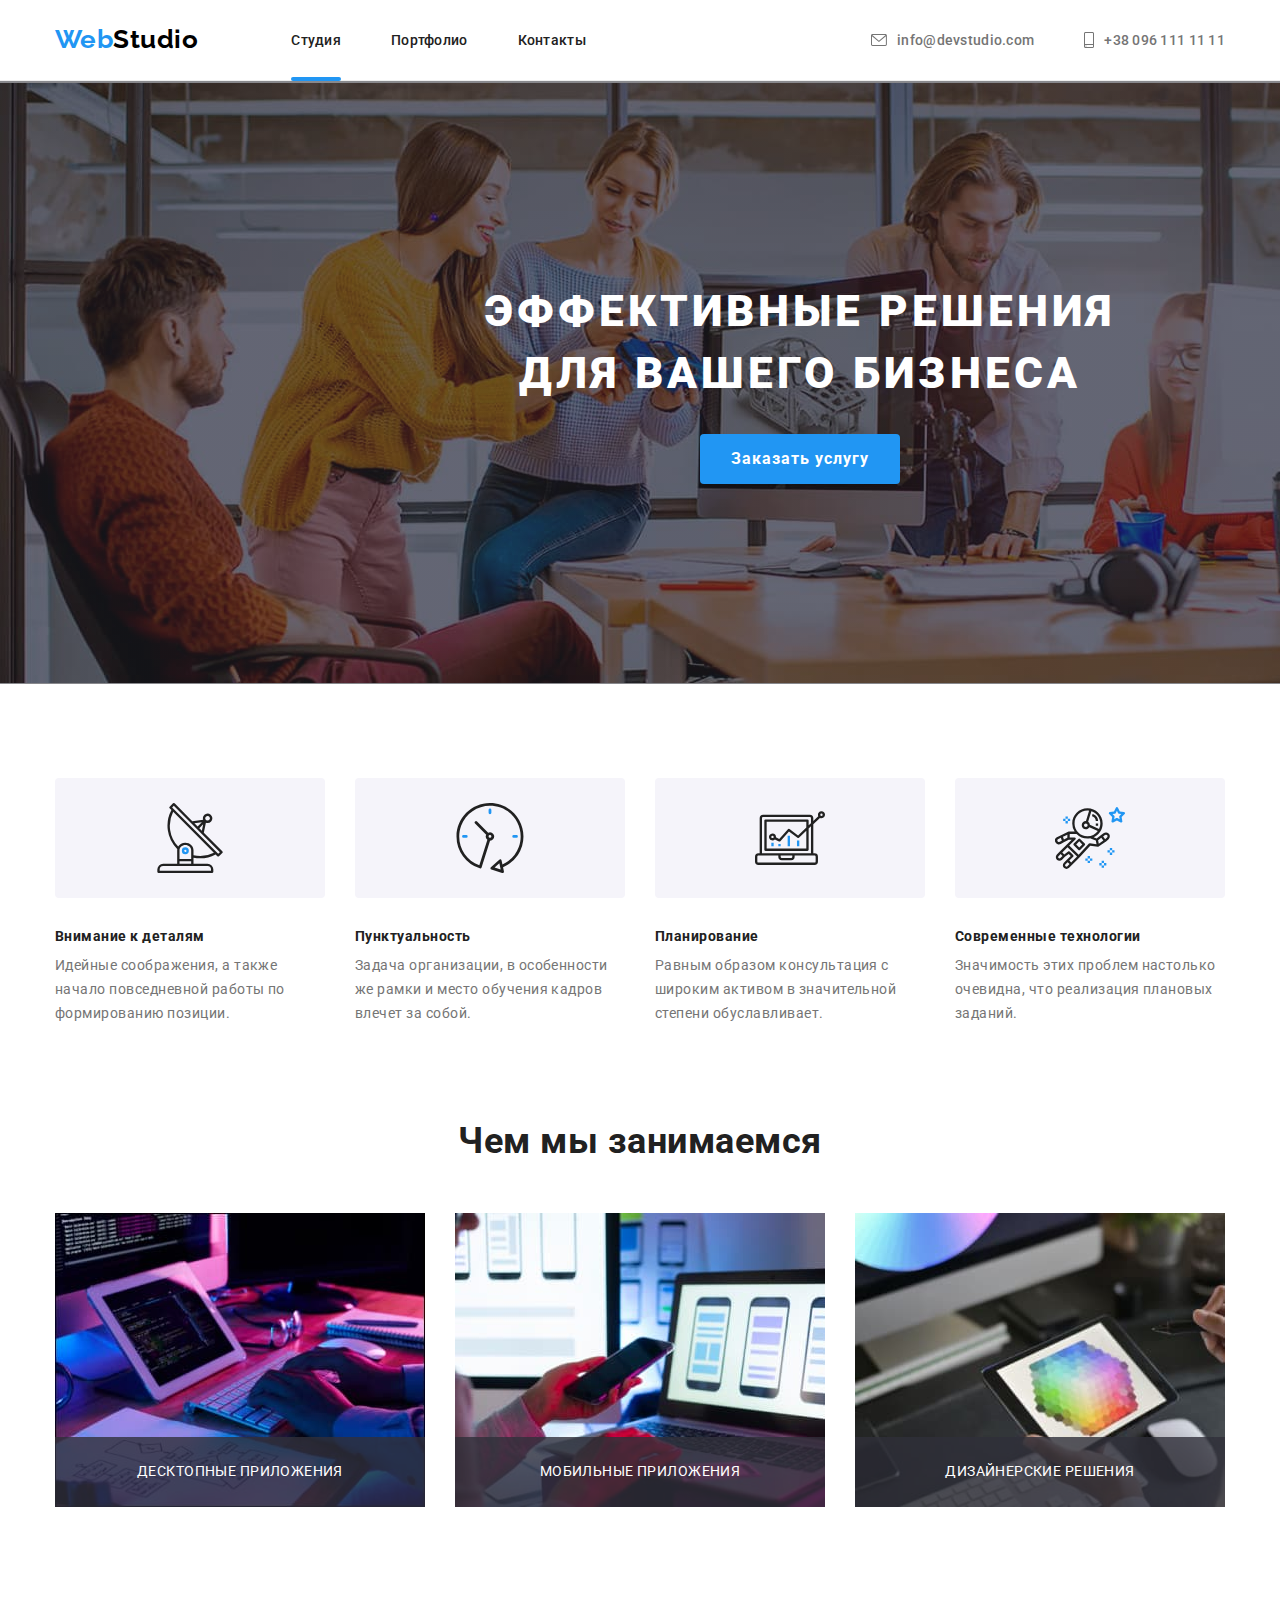
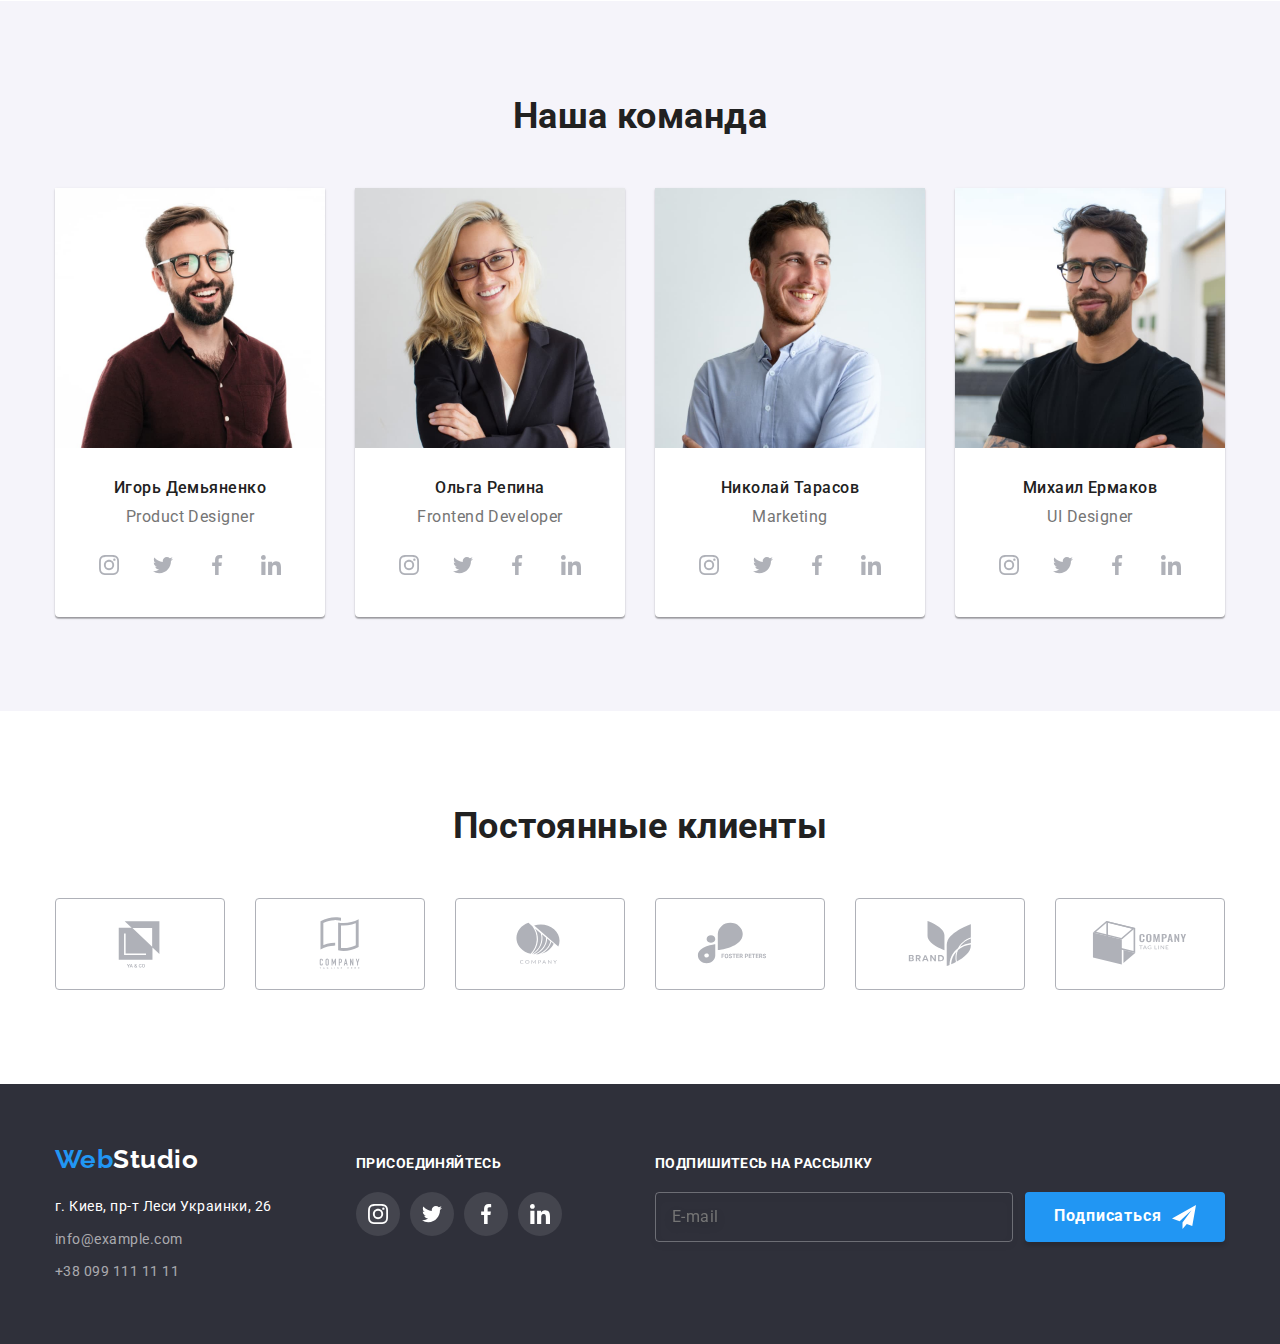
==== commit 2be332f2: "HW-7" ====
--- a/index.html
+++ b/index.html
@@ -19,34 +19,33 @@
   <body>
     <!--Верхняя линия-->
     <header class="header-section">
-      <div class="container header-items">
-        <a class="logo-items" href="./index.html">
-          <span class="logo-web" lang="en">Web</span
-          ><span class="logo-studio-header" lang="en">Studio</span>
+      <div class="container header-section__items">
+        <a class="logo logo__primary" href="./index.html">
+          <span class="logo__web" lang="en">Web</span>Studio
         </a>
-        <nav class="navigation">
-          <ul class="nav-list">
-            <li class="nav-item">
-              <a class="nav-link current" href="./index.html">Студия</a>
-            </li>
-            <li class="nav-item">
-              <a class="nav-link" href="./portfolio.html">Портфолио</a>
-            </li>
-            <li class="nav-item"><a class="nav-link" href="">Контакты</a></li>
+        <nav class="nav">
+          <ul class="nav__list">
+            <li class="nav__item">
+              <a class="nav__link nav__link--current" href="./index.html">Студия</a>
+            </li>
+            <li class="nav__item">
+              <a class="nav__link" href="./portfolio.html">Портфолио</a>
+            </li>
+            <li class="nav__item"><a class="nav__link" href="">Контакты</a></li>
           </ul>
         </nav>
-        <ul class="contact-list">
-          <li class="contact-item">
-            <a class="contact-link" href="mailto:info@devstudio.com">
-              <svg class="contanct-icon" width="16px" height="12px">
+        <ul class="header-section__contact contact-list">
+          <li class="contact-list__item">
+            <a class="contact-list__link" href="mailto:info@devstudio.com">
+              <svg class="contact-list__icon" width="16px" height="12px">
                 <use href="./images/icons.svg#icon-envelope"></use>
               </svg>
               info@devstudio.com
             </a>
           </li>
-          <li class="contact-item">
-            <a class="contact-link" href="tel:+380961111111">
-              <svg class="contanct-icon" width="10px" height="16px">
+          <li class="contact-list__item">
+            <a class="contact-list__link" href="tel:+380961111111">
+              <svg class="contact-list__icon" width="10px" height="16px">
                 <use href="./images/icons.svg#icon-smartphone"></use>
               </svg>
               +38 096 111 11 11
@@ -58,61 +57,61 @@
     <!--Главный контент-->
     <main>
       <!--Шапка-->
-      <section class="hero">
+      <section class="section hero">
         <div class="container">
-          <h1 class="hero-title">
+          <h1 class="main-title">
             Эффективные решения
             <br />
             для вашего бизнеса
           </h1>
-          <button class="primary-button" type="button" data-modal-open>Заказать услугу</button>
+          <button class="button-primary" type="button" data-modal-open>Заказать услугу</button>
         </div>
       </section>
       <!--Особенности-->
-      <section class="features">
+      <section class="section features">
         <div class="container">
-          <ul class="features-list">
-            <li class="feature-item">
-              <div class="feature-item-block">
+          <ul class="features__list">
+            <li class="feature__item">
+              <div class="feature__block">
                 <svg width="70px" height="70px">
                   <use href="./images/icons.svg#icon-antenna"></use>
                 </svg>
               </div>
-              <h3 class="item-title">Внимание к деталям</h3>
-              <p class="item-discription">
+              <h3 class="feature__title">Внимание к деталям</h3>
+              <p class="feature__discription">
                 Идейные соображения, а также начало повседневной работы по формированию позиции.
               </p>
             </li>
-            <li class="feature-item">
-              <div class="feature-item-block">
+            <li class="feature__item">
+              <div class="feature__block">
                 <svg width="70px" height="70px">
                   <use href="./images/icons.svg#icon-clock"></use>
                 </svg>
               </div>
-              <h3 class="item-title">Пунктуальность</h3>
-              <p class="item-discription">
+              <h3 class="feature__title">Пунктуальность</h3>
+              <p class="feature__discription">
                 Задача организации, в особенности же рамки и место обучения кадров влечет за собой.
               </p>
             </li>
-            <li class="feature-item">
-              <div class="feature-item-block">
+            <li class="feature__item">
+              <div class="feature__block">
                 <svg width="70px" height="70px">
                   <use href="./images/icons.svg#icon-diagram"></use>
                 </svg>
               </div>
-              <h3 class="item-title">Планирование</h3>
-              <p class="item-discription">
+              <h3 class="feature__title">Планирование</h3>
+              <p class="feature__discription">
                 Равным образом консультация с широким активом в значительной степени обуславливает.
               </p>
             </li>
-            <li class="feature-item">
-              <div class="feature-item-block">
+            <li class="feature__item">
+              <div class="feature__block">
                 <svg width="70px" height="70px">
                   <use href="./images/icons.svg#icon-astronaut"></use>
                 </svg>
               </div>
-              <h3 class="item-title">Современные технологии</h3>
-              <p class="item-discription">
+              <h3 class="feature__title">Современные технологии</h3>
+              <p class="feature__discription">
                 Значимость этих проблем настолько очевидна, что реализация плановых заданий.
               </p>
             </li>
@@ -120,69 +119,69 @@
         </div>
       </section>
       <!--Чем мы занимаемся-->
-      <section class="section doing">
+      <section class="section">
         <div class="container">
-          <h2 class="main-title">Чем мы занимаемся</h2>
-          <div>
-            <ul class="doing-img">
-              <li class="doing-img-item">
-                <img src="./images/box1.jpg" alt="Руки на клавиатуре" width="370" />
-                <div class="doing-block">
-                  <p class="doing-title">ДЕСКТОПНЫЕ ПРИЛОЖЕНИЯ</p>
-                </div>
-              </li>
-              <li class="doing-img-item">
-                <img src="./images/box2.jpg" alt="Телефон в руках" width="370" />
-                <div class="doing-block">
-                  <p class="doing-title">МОБИЛЬНЫЕ ПРИЛОЖЕНИЯ</p>
-                </div>
-              </li>
-              <li class="doing-img-item">
-                <img src="./images/box3.jpg" alt="Фигура на планшете" width="370" />
-                <div class="doing-block">
-                  <p class="doing-title">ДИЗАЙНЕРСКИЕ РЕШЕНИЯ</p>
-                </div>
-              </li>
-            </ul>
-          </div>
+          <h2 class="second-title">Чем мы занимаемся</h2>
+          <ul class="doing-list">
+            <li class="doing-list__item">
+              <img src="./images/box1.jpg" alt="Руки на клавиатуре" width="370" />
+              <div class="doing-list__block">
+                <p class="doing-list__title">ДЕСКТОПНЫЕ ПРИЛОЖЕНИЯ</p>
+              </div>
+            </li>
+            <li class="doing-list__item">
+              <img src="./images/box2.jpg" alt="Телефон в руках" width="370" />
+              <div class="doing-list__block">
+                <p class="doing-list__title">МОБИЛЬНЫЕ ПРИЛОЖЕНИЯ</p>
+              </div>
+            </li>
+            <li class="doing-list__item">
+              <img src="./images/box3.jpg" alt="Фигура на планшете" width="370" />
+              <div class="doing-list__block">
+                <p class="doing-list__title">ДИЗАЙНЕРСКИЕ РЕШЕНИЯ</p>
+              </div>
+            </li>
+          </ul>
         </div>
       </section>
       <!--Наша команда-->
       <section class="section team">
         <div class="container">
-          <h2 class="main-title">Наша команда</h2>
+          <h2 class="second-title">Наша команда</h2>
           <div>
-            <ul class="team-list">
-              <li class="team-item">
+            <ul class="team__list">
+              <li class="team__item">
                 <img src="./images/img.jpg" alt="Парень" width="270" />
-                <div class="team-title">
-                  <h3 class="team-member">Игорь Демьяненко</h3>
-                  <p class="position-member" lang="en">Product Designer</p>
-                  <ul class="team-social-list">
-                    <li class="team-social-item">
-                      <a href="" class="team-social-link">
-                        <svg class="team-social-icon" width="20" height="20">
+                <div class="team__info">
+                  <div class="team__member">
+                    <h3 class="team__member--name">Игорь Демьяненко</h3>
+                    <p class="team__member--position" lang="en">Product Designer</p>
+                  </div>
+                  <ul class="social-list">
+                    <li class="social-list__item">
+                      <a href="" class="social-list__link social-list__link--primary">
+                        <svg class="social-list__icon" width="20" height="20">
                           <use href="./images/icons.svg#icon-instagram"></use>
                         </svg>
                       </a>
                     </li>
-                    <li class="team-social-item">
-                      <a href="" class="team-social-link">
-                        <svg class="team-social-icon" width="20" height="20">
+                    <li class="social-list__item">
+                      <a href="" class="social-list__link social-list__link--primary">
+                        <svg class="social-list__icon" width="20" height="20">
                           <use href="./images/icons.svg#icon-twitter"></use>
                         </svg>
                       </a>
                     </li>
-                    <li class="team-social-item">
-                      <a href="" class="team-social-link">
-                        <svg class="team-social-icon" width="20" height="20">
+                    <li class="social-list__item">
+                      <a href="" class="social-list__link social-list__link--primary">
+                        <svg class="social-list__icon" width="20" height="20">
                           <use href="./images/icons.svg#icon-facebook"></use>
                         </svg>
                       </a>
                     </li>
-                    <li class="team-social-item">
-                      <a href="" class="team-social-link">
-                        <svg class="team-social-icon" width="20" height="20">
+                    <li class="social-list__item">
+                      <a href="" class="social-list__link social-list__link--primary">
+                        <svg class="social-list__icon" width="20" height="20">
                           <use href="./images/icons.svg#icon-linkedin"></use>
                         </svg>
                       </a>
@@ -190,36 +189,38 @@
                   </ul>
                 </div>
               </li>
-              <li class="team-item">
+              <li class="team__item">
                 <img src="./images/img1.jpg" alt="Девушка" width="270" />
-                <div class="team-title">
-                  <h3 class="team-member">Ольга Репина</h3>
-                  <p class="position-member" lang="en">Frontend Developer</p>
-                  <ul class="team-social-list">
-                    <li class="team-social-item">
-                      <a href="" class="team-social-link">
-                        <svg class="team-social-icon" width="20" height="20">
+                <div class="team__info">
+                  <div class="team__member">
+                    <h3 class="team__member--name">Ольга Репина</h3>
+                    <p class="team__member--position" lang="en">Frontend Developer</p>
+                  </div>
+                  <ul class="social-list">
+                    <li class="social-list__item">
+                      <a href="" class="social-list__link social-list__link--primary">
+                        <svg class="social-list__icon" width="20" height="20">
                           <use href="./images/icons.svg#icon-instagram"></use>
                         </svg>
                       </a>
                     </li>
-                    <li class="team-social-item">
-                      <a href="" class="team-social-link">
-                        <svg class="team-social-icon" width="20" height="20">
+                    <li class="social-list__item">
+                      <a href="" class="social-list__link social-list__link--primary">
+                        <svg class="social-list__icon" width="20" height="20">
                           <use href="./images/icons.svg#icon-twitter"></use>
                         </svg>
                       </a>
                     </li>
-                    <li class="team-social-item">
-                      <a href="" class="team-social-link">
-                        <svg class="team-social-icon" width="20" height="20">
+                    <li class="social-list__item">
+                      <a href="" class="social-list__link social-list__link--primary">
+                        <svg class="social-list__icon" width="20" height="20">
                           <use href="./images/icons.svg#icon-facebook"></use>
                         </svg>
                       </a>
                     </li>
-                    <li class="team-social-item">
-                      <a href="" class="team-social-link">
-                        <svg class="team-social-icon" width="20" height="20">
+                    <li class="social-list__item">
+                      <a href="" class="social-list__link social-list__link--primary">
+                        <svg class="social-list__icon" width="20" height="20">
                           <use href="./images/icons.svg#icon-linkedin"></use>
                         </svg>
                       </a>
@@ -227,36 +228,38 @@
                   </ul>
                 </div>
               </li>
-              <li class="team-item">
+              <li class="team__item">
                 <img src="./images/img2.jpg" alt="Парень" width="270" />
-                <div class="team-title">
-                  <h3 class="team-member">Николай Тарасов</h3>
-                  <p class="position-member" lang="en">Marketing</p>
-                  <ul class="team-social-list">
-                    <li class="team-social-item">
-                      <a href="" class="team-social-link">
-                        <svg class="team-social-icon" width="20" height="20">
+                <div class="team__info">
+                  <div class="team__member">
+                    <h3 class="team__member--name">Николай Тарасов</h3>
+                    <p class="team__member--position" lang="en">Marketing</p>
+                  </div>
+                  <ul class="social-list">
+                    <li class="social-list__item">
+                      <a href="" class="social-list__link social-list__link--primary">
+                        <svg class="social-list__icon" width="20" height="20">
                           <use href="./images/icons.svg#icon-instagram"></use>
                         </svg>
                       </a>
                     </li>
-                    <li class="team-social-item">
-                      <a href="" class="team-social-link">
-                        <svg class="team-social-icon" width="20" height="20">
+                    <li class="social-list__item">
+                      <a href="" class="social-list__link social-list__link--primary">
+                        <svg class="social-list__icon" width="20" height="20">
                           <use href="./images/icons.svg#icon-twitter"></use>
                         </svg>
                       </a>
                     </li>
-                    <li class="team-social-item">
-                      <a href="" class="team-social-link">
-                        <svg class="team-social-icon" width="20" height="20">
+                    <li class="social-list__item">
+                      <a href="" class="social-list__link social-list__link--primary">
+                        <svg class="social-list__icon" width="20" height="20">
                           <use href="./images/icons.svg#icon-facebook"></use>
                         </svg>
                       </a>
                     </li>
-                    <li class="team-social-item">
-                      <a href="" class="team-social-link">
-                        <svg class="team-social-icon" width="20" height="20">
+                    <li class="social-list__item">
+                      <a href="" class="social-list__link social-list__link--primary">
+                        <svg class="social-list__icon" width="20" height="20">
                           <use href="./images/icons.svg#icon-linkedin"></use>
                         </svg>
                       </a>
@@ -264,36 +267,38 @@
                   </ul>
                 </div>
               </li>
-              <li class="team-item">
+              <li class="team__item">
                 <img src="./images/img3.jpg" alt="Парень" width="270" />
-                <div class="team-title">
-                  <h3 class="team-member">Михаил Ермаков</h3>
-                  <p class="position-member" lang="en">UI Designer</p>
-                  <ul class="team-social-list">
-                    <li class="team-social-item">
-                      <a href="" class="team-social-link">
-                        <svg class="team-social-icon" width="20" height="20">
+                <div class="team__info">
+                  <div class="team__member">
+                    <h3 class="team__member--name">Михаил Ермаков</h3>
+                    <p class="team__member--position" lang="en">UI Designer</p>
+                  </div>
+                  <ul class="social-list">
+                    <li class="social-list__item">
+                      <a href="" class="social-list__link social-list__link--primary">
+                        <svg class="social-list__icon" width="20" height="20">
                           <use href="./images/icons.svg#icon-instagram"></use>
                         </svg>
                       </a>
                     </li>
-                    <li class="team-social-item">
-                      <a href="" class="team-social-link">
-                        <svg class="team-social-icon" width="20" height="20">
+                    <li class="social-list__item">
+                      <a href="" class="social-list__link social-list__link--primary">
+                        <svg class="social-list__icon" width="20" height="20">
                           <use href="./images/icons.svg#icon-twitter"></use>
                         </svg>
                       </a>
                     </li>
-                    <li class="team-social-item">
-                      <a href="" class="team-social-link">
-                        <svg class="team-social-icon" width="20" height="20">
+                    <li class="social-list__item">
+                      <a href="" class="social-list__link social-list__link--primary">
+                        <svg class="social-list__icon" width="20" height="20">
                           <use href="./images/icons.svg#icon-facebook"></use>
                         </svg>
                       </a>
                     </li>
-                    <li class="team-social-item">
-                      <a href="" class="team-social-link">
-                        <svg class="team-social-icon" width="20" height="20">
+                    <li class="social-list__item">
+                      <a href="" class="social-list__link social-list__link--primary">
+                        <svg class="social-list__icon" width="20" height="20">
                           <use href="./images/icons.svg#icon-linkedin"></use>
                         </svg>
                       </a>
@@ -306,48 +311,48 @@
         </div>
       </section>
       <!--Наши партнёры-->
-      <section class="section customers">
+      <section class="section">
         <div class="container">
-          <h2 class="main-title">Постоянные клиенты</h2>
+          <h2 class="second-title">Постоянные клиенты</h2>
           <ul class="customers-list">
-            <li class="customers-item">
-              <a href="" class="customers-link">
-                <svg class="customers-icon" width="106" height="60">
+            <li class="customers-list__item">
+              <a href="" class="customers-list__link">
+                <svg class="customers-list__icon" width="106" height="60">
                   <use href="./images/icons.svg#icon-logo1"></use>
                 </svg>
               </a>
             </li>
-            <li class="customers-item">
-              <a href="" class="customers-link">
-                <svg class="customers-icon" width="106" height="60">
+            <li class="customers-list__item">
+              <a href="" class="customers-list__link">
+                <svg class="customers-list__icon" width="106" height="60">
                   <use href="./images/icons.svg#icon-logo2"></use>
                 </svg>
               </a>
             </li>
-            <li class="customers-item">
-              <a href="" class="customers-link">
-                <svg class="customers-icon" width="106" height="60">
+            <li class="customers-list__item">
+              <a href="" class="customers-list__link">
+                <svg class="customers-list__icon" width="106" height="60">
                   <use href="./images/icons.svg#icon-logo3"></use>
                 </svg>
               </a>
             </li>
-            <li class="customers-item">
-              <a href="" class="customers-link">
-                <svg class="customers-icon" width="106" height="60">
+            <li class="customers-list__item">
+              <a href="" class="customers-list__link">
+                <svg class="customers-list__icon" width="106" height="60">
                   <use href="./images/icons.svg#icon-logo4"></use>
                 </svg>
               </a>
             </li>
-            <li class="customers-item">
-              <a href="" class="customers-link">
-                <svg class="customers-icon" width="106" height="60">
+            <li class="customers-list__item">
+              <a href="" class="customers-list__link">
+                <svg class="customers-list__icon" width="106" height="60">
                   <use href="./images/icons.svg#icon-logo5"></use>
                 </svg>
               </a>
             </li>
-            <li class="customers-item">
-              <a href="" class="customers-link">
-                <svg class="customers-icon" width="106" height="60">
+            <li class="customers-list__item">
+              <a href="" class="customers-list__link">
+                <svg class="customers-list__icon" width="106" height="60">
                   <use href="./images/icons.svg#icon-logo6"></use>
                 </svg>
               </a>
@@ -360,15 +365,14 @@
     <footer class="footer-section">
       <div class="container">
         <div>
-          <a class="logo-items" href="./index.html">
-            <span class="logo-web" lang="en">Web</span
-            ><span class="logo-studio-footer" lang="en">Studio</span>
+          <a class="logo logo__secondary" href="./index.html">
+            <span class="logo__web" lang="en">Web</span>Studio
           </a>
           <address>
-            <ul>
-              <li class="footer-contact-item">
+            <ul class="secondary-contact-list">
+              <li class="secondary-contact-list__item">
                 <a
-                  class="link-map"
+                  class="secondary-contact-list__map"
                   href="https://www.google.com/maps/place/%D0%B1%D1%83%D0%BB.+%D0%9B%D0%B5%D1%81%D0%B8+%D0%A3%D0%BA%D1%80%D0%B0%D0%B8%D0%BD%D0%BA%D0%B8,+26,+%D0%9A%D0%B8%D0%B5%D0%B2,+02000/@50.4265807,30.5361971,17z/data=!3m1!4b1!4m5!3m4!1s0x40d4cf0e033ecbe9:0x57a4dffefec77da0!8m2!3d50.4265807!4d30.5383858?hl=ru"
                   target="_blank"
                   rel="noopener noreferrer"
@@ -376,59 +380,63 @@
                   г. Киев, пр-т Леси Украинки, 26
                 </a>
               </li>
-              <li class="footer-contact-item">
-                <a class="footer-contact-link" href="mailto:info@devstudio.com">info@example.com</a>
-              </li>
-              <li class="footer-contact-item">
-                <a class="footer-contact-link" href="tel:+380961111111">+38 099 111 11 11</a>
+              <li class="secondary-contact-list__item">
+                <a class="secondary-contact-list__link" href="mailto:info@devstudio.com"
+                  >info@example.com</a
+                >
+              </li>
+              <li class="secondary-contact-list__item">
+                <a class="secondary-contact-list__link" href="tel:+380961111111"
+                  >+38 099 111 11 11</a
+                >
               </li>
             </ul>
           </address>
         </div>
-        <div class="social">
-          <h4 class="footer-title">ПРИСОЕДИНЯЙТЕСЬ</h4>
+        <div class="footer__social">
+          <h4 class="third-title">ПРИСОЕДИНЯЙТЕСЬ</h4>
           <ul class="social-list">
-            <li class="social-item">
-              <a href="" class="social-link">
-                <svg class="social-icon" width="20" height="20">
+            <li class="social-list__item">
+              <a href="" class="social-list__link social-list__link--secondary">
+                <svg class="social-list__icon" width="20" height="20">
                   <use href="./images/icons.svg#icon-instagram"></use>
                 </svg>
               </a>
             </li>
-            <li class="social-item">
-              <a href="" class="social-link">
-                <svg class="social-icon" width="20" height="20">
+            <li class="social-list__item">
+              <a href="" class="social-list__link social-list__link--secondary">
+                <svg class="social-list__icon" width="20" height="20">
                   <use href="./images/icons.svg#icon-twitter"></use>
                 </svg>
               </a>
             </li>
-            <li class="social-item">
-              <a href="" class="social-link">
-                <svg class="social-icon" width="20" height="20">
+            <li class="social-list__item">
+              <a href="" class="social-list__link social-list__link--secondary">
+                <svg class="social-list__icon" width="20" height="20">
                   <use href="./images/icons.svg#icon-facebook"></use>
                 </svg>
               </a>
             </li>
-            <li class="social-item">
-              <a href="" class="social-link">
-                <svg class="social-icon" width="20" height="20">
+            <li class="social-list__item">
+              <a href="" class="social-list__link social-list__link--secondary">
+                <svg class="social-list__icon" width="20" height="20">
                   <use href="./images/icons.svg#icon-linkedin"></use>
                 </svg>
               </a>
             </li>
           </ul>
         </div>
-        <div class="footer-form">
-          <h4 class="footer-title">ПОДПИШИТЕСЬ НА РАССЫЛКУ</h4>
-          <form action="#" class="footer-form-item">
+        <div class="footer__form">
+          <h4 class="third-title">ПОДПИШИТЕСЬ НА РАССЫЛКУ</h4>
+          <form action="#" class="subscribe-form">
             <input
               type="email"
-              name="footer-form-email"
-              class="footer-form-email"
+              name="subscribe-form__input"
+              class="subscribe-form__input"
               placeholder="E-mail"
             />
-            <button type="submit" class="primary-button">
-              Подписаться<svg class="footer-form-icon" width="24" height="24">
+            <button type="submit" class="button-primary">
+              Подписаться<svg class="button-primary__icon" width="24" height="24">
                 <use href="./images/icons.svg#icon-telegram"></use>
               </svg>
             </button>
@@ -439,8 +447,8 @@
     <!--modal-->
     <div class="backdrop is-hidden" data-modal>
       <div class="modal">
-        <button type="button" class="button-modal" data-modal-close>
-          <svg class="button-modal-icon" width="18" height="18">
+        <button type="button" class="button-close" data-modal-close>
+          <svg class="button-close__icon" width="18" height="18">
             <use href="./images/icons.svg#icon-close"></use>
           </svg>
         </button>
@@ -448,56 +456,56 @@
         <!--form-->
         <form action="#" class="form">
           <div class="input-field">
-            <label for="user-name" class="modal-input-title">Имя</label>
-            <div class="input-group-apsolute">
+            <label for="user-name" class="label">Имя</label>
+            <div class="input__group-apsolute">
               <input
                 type="text"
                 minlength="2"
                 name="user-name"
                 title="Volodymyr"
-                class="modal-input"
+                class="input"
                 id="user-name"
                 required
-              /><svg class="modal-icon" width="18" height="18">
+              /><svg class="input__icon" width="18" height="18">
                 <use href="./images/icons.svg#icon-person"></use>
               </svg>
             </div>
           </div>
           <div class="input-field">
-            <label for="user-tel" class="modal-input-title">Телефон</label>
-            <div class="input-group-apsolute">
+            <label for="user-tel" class="label">Телефон</label>
+            <div class="input__group-apsolute">
               <input
                 type="tel"
                 name="user-tel"
                 title="+38 (095) 174-71-21"
-                class="modal-input"
+                class="input"
                 id="user-tel"
                 required
-              /><svg class="modal-icon" width="18" height="18">
+              /><svg class="input__icon" width="18" height="18">
                 <use href="./images/icons.svg#icon-phone"></use>
               </svg>
             </div>
           </div>
           <div class="input-field">
-            <label for="user-email" class="modal-input-title">Почта</label>
-            <div class="input-group-apsolute">
+            <label for="user-email" class="label">Почта</label>
+            <div class="input__group-apsolute">
               <input
                 type="email"
                 name="user-email"
                 title="vmtrush@gmail.com"
-                class="modal-input"
+                class="input"
                 id="user-email"
                 required
-              /><svg class="modal-icon" width="18" height="18">
+              /><svg class="input__icon" width="18" height="18">
                 <use href="./images/icons.svg#icon-email"></use>
               </svg>
             </div>
           </div>
           <div class="textarea-field">
-            <label for="user-comment" class="modal-input-title">Комментарий</label>
+            <label for="user-comment" class="label">Комментарий</label>
             <textarea
               name="user-comment"
-              class="modal-comment"
+              class="textarea"
               id="user-comment"
               placeholder="Введите текст"
             ></textarea>
@@ -507,19 +515,19 @@
               type="checkbox"
               name="contract"
               id="modal-check"
-              class="modal-check"
+              class="checkbox"
               style="display: none"
             />
-            <label for="modal-check" class="modal-checkbox-text">
-              <span class="modal-check-icon">
+            <label for="modal-check" class="checkbox__text">
+              <span class="checkbox__icon">
                 <svg class="check-icon" width="16" height="15">
                   <use href="./images/icons.svg#icon-check"></use>
                 </svg>
               </span>
-              <p class="modal-checkbox-text-primary">Соглашаюсь с рассылкой и принимаю</p></label
-            >&nbsp;<a href="" class="modal-checkbox-text-accent">Условия договора</a>
+              <p class="checkbox__text--primary">Соглашаюсь с рассылкой и принимаю</p></label
+            >&nbsp;<a href="" class="checkbox__text--accent">Условия договора</a>
           </div>
-          <button type="submit" class="primary-button">Отправить</button>
+          <button type="submit" class="button-primary">Отправить</button>
         </form>
       </div>
     </div>
--- a/css/main.min.css
+++ b/css/main.min.css
@@ -1,2 +1,2 @@
-html{-webkit-box-sizing:border-box;box-sizing:border-box}*,*::before,*::after{-webkit-box-sizing:inherit;box-sizing:inherit}:root{--text-primary: #212121;--text-secondary: #757575;--accent: #2196f3;--logo-primary: #000000;--background-primary: #ffffff;--background-secondary: #2f303a;--background-section: #f5f4fa;--background-doing: rgba(47, 48, 58, 0.8);--background-social-footer: rgba(255, 255, 255, 0.1);--backdrop-color: rgba(0, 0, 0, 0.2);--portfolio-overlay: rgba(33, 150, 243, 0.9);--footer-contacts: rgba(255, 255, 255, 0.6);--border-color: #eeeeee;--icon-color: #afb1b8;--modal-icon-border: rgba(0, 0, 0, 0.1);--modal-input-border: rgba(33, 33, 33, 0.2);--border-form: rgba(255, 255, 255, 0.3);--modal-placeholder-text: rgba(117, 117, 117, 0.5)}h1,h2,h3,h4,h5,h6,p{margin:0}ul{margin:0;padding:0;list-style:none}button{cursor:pointer;border:0}img{display:block}address{font-style:normal}a{text-decoration:none;font-weight:normal}.container{width:1200px;padding:0 15px;margin:0 auto}.section{padding:94px 0}body{background-color:var(--background-primary);font-family:Roboto, sans-serif;font-style:normal;font-weight:normal;letter-spacing:0.03em}.header-section{border-bottom:1px solid var(--border-color)}.header-items{display:-webkit-box;display:-ms-flexbox;display:flex;-webkit-box-align:center;-ms-flex-align:center;align-items:center}.logo-items{font-family:Raleway, sans-serif;font-weight:700;font-size:26px;line-height:1.2}.logo-web{color:var(--accent)}.logo-studio-header{color:var(--logo-primary)}.header-section .contact-list{display:-webkit-box;display:-ms-flexbox;display:flex;margin-left:auto}.navigation{margin-left:93px}.nav-list{display:-webkit-box;display:-ms-flexbox;display:flex}.nav-item{position:relative}.nav-link{color:var(--text-primary);font-family:inherit;font-weight:500;font-size:14px;line-height:1.15;letter-spacing:0.02em;-webkit-transition:color 250ms linear;transition:color 250ms linear;display:block;padding:32px 0}.nav-link:hover,.nav-link:focus,.nav-link.current{color:var(--accent)}.nav-item:not(:last-child){margin-right:50px}.nav-link.current::after{content:'';width:100%;height:4px;background:var(--accent);position:absolute;left:0;bottom:-1px;border-radius:2px}.contact-item:not(:last-child){margin-right:50px}.contact-link{color:var(--text-secondary);font-family:inherit;font-style:normal;font-weight:500;font-size:14px;line-height:1.15;letter-spacing:0.02em;-webkit-transition:color 250ms cubic-bezier(0.4, 0, 0.2, 1);transition:color 250ms cubic-bezier(0.4, 0, 0.2, 1);display:-webkit-box;display:-ms-flexbox;display:flex;-webkit-box-align:center;-ms-flex-align:center;align-items:center}.contact-link:hover,.contact-link:focus{color:var(--accent)}.contanct-icon{margin-right:10px;cursor:pointer;fill:currentColor}.hero{background-color:#c4c4c4;padding:200px 0;text-align:center;width:1600px;margin:0 auto;background-image:-webkit-gradient(linear, left top, right top, from(rgba(47,48,58,0.4)), to(rgba(47,48,58,0.4))),url("../images/hero.jpg");background-image:linear-gradient(to right, rgba(47,48,58,0.4), rgba(47,48,58,0.4)),url("../images/hero.jpg");background-position:center;background-repeat:no-repeat}.hero-title{color:var(--background-primary);font-weight:900;font-size:44px;line-height:1.4;letter-spacing:0.09em;text-transform:uppercase;margin-bottom:30px}.primary-button{color:var(--background-primary);background-color:var(--accent);font-family:inherit;font-weight:700;font-size:16px;line-height:1.9;letter-spacing:0.06em;-webkit-box-shadow:0px 4px 4px rgba(0,0,0,0.15);box-shadow:0px 4px 4px rgba(0,0,0,0.15);border-radius:4px;min-width:200px;height:50px;display:-webkit-box;display:-ms-flexbox;display:flex;-webkit-box-align:center;-ms-flex-align:center;align-items:center;-webkit-box-pack:center;-ms-flex-pack:center;justify-content:center;margin-left:auto;margin-right:auto}.main-title{color:var(--text-primary);font-weight:700;font-size:36px;line-height:1.2;text-align:center;margin-bottom:50px}.features{padding-top:94px}.features-list{display:-webkit-box;display:-ms-flexbox;display:flex;-webkit-box-pack:justify;-ms-flex-pack:justify;justify-content:space-between}.feature-item{width:270px}.feature-item-block{display:-webkit-box;display:-ms-flexbox;display:flex;-webkit-box-pack:center;-ms-flex-pack:center;justify-content:center;padding:25px 0;background-color:var(--background-section);margin-bottom:30px;border-radius:4px}.item-title{color:var(--text-primary);font-weight:700;font-size:14px;line-height:1.15;margin-bottom:10px}.item-discription{color:var(--text-secondary);font-size:14px;line-height:1.7}.doing-img{display:-webkit-box;display:-ms-flexbox;display:flex;-webkit-box-pack:justify;-ms-flex-pack:justify;justify-content:space-between}.doing-img-item{position:relative}.doing-block{display:-webkit-box;display:-ms-flexbox;display:flex;-webkit-box-pack:center;-ms-flex-pack:center;justify-content:center;padding:27px 0;background-color:var(--background-doing);width:100%;position:absolute;left:0;bottom:0}.doing-title{color:var(--background-primary);font-family:inherit;font-weight:400;font-size:14px;line-height:1.14;letter-spacing:0.03em}.team{background-color:var(--background-section)}.team-list{display:-webkit-box;display:-ms-flexbox;display:flex;-webkit-box-pack:justify;-ms-flex-pack:justify;justify-content:space-between}.team-item{background-color:var(--background-primary);-webkit-box-shadow:0px 1px 3px rgba(0,0,0,0.12),0px 1px 1px rgba(0,0,0,0.14),0px 2px 1px rgba(0,0,0,0.2);box-shadow:0px 1px 3px rgba(0,0,0,0.12),0px 1px 1px rgba(0,0,0,0.14),0px 2px 1px rgba(0,0,0,0.2);border-radius:0px 0px 4px 4px}.team-title{padding:30px 0}.team-member{color:var(--text-primary);font-weight:500;font-size:16px;line-height:1.2;text-align:center}.position-member{color:var(--text-secondary);font-size:16px;line-height:1.2;text-align:center;margin-top:10px}.team-social-list{display:-webkit-box;display:-ms-flexbox;display:flex;-webkit-box-pack:center;-ms-flex-pack:center;justify-content:center;margin-top:16px}.team-social-item{width:44px;height:44px}.team-social-item:not(:last-child){margin-right:10px}.team-social-link{width:100%;height:100%;border-radius:50%;display:-webkit-box;display:-ms-flexbox;display:flex;-webkit-box-align:center;-ms-flex-align:center;align-items:center;-webkit-box-pack:center;-ms-flex-pack:center;justify-content:center;background-color:var(--background-primary);color:var(--icon-color);-webkit-transition:color 250ms cubic-bezier(0.4, 0, 0.2, 1),background-color 250ms cubic-bezier(0.4, 0, 0.2, 1);transition:color 250ms cubic-bezier(0.4, 0, 0.2, 1),background-color 250ms cubic-bezier(0.4, 0, 0.2, 1)}.team-social-link:hover,.team-social-link:focus{background-color:var(--accent);color:var(--background-primary)}.team-social-icon{fill:currentColor}.customers-list{display:-webkit-box;display:-ms-flexbox;display:flex}.customers-item:not(:last-child){margin-right:30px}.customers-link{display:-webkit-box;display:-ms-flexbox;display:flex;-webkit-box-align:center;-ms-flex-align:center;align-items:center;-webkit-box-pack:center;-ms-flex-pack:center;justify-content:center;width:170px;height:92px;border:1px solid var(--icon-color);border-radius:4px;background-color:var(--background-primary);color:var(--icon-color);-webkit-transition:color 250ms cubic-bezier(0.4, 0, 0.2, 1),background-color 250ms cubic-bezier(0.4, 0, 0.2, 1);transition:color 250ms cubic-bezier(0.4, 0, 0.2, 1),background-color 250ms cubic-bezier(0.4, 0, 0.2, 1)}.customers-link:hover,.customers-link:focus{border-color:var(--accent);color:var(--accent)}.customers-icon{fill:currentColor}.footer-section{background-color:var(--background-secondary);padding:60px 0;display:-webkit-box;display:-ms-flexbox;display:flex;-webkit-box-align:center;-ms-flex-align:center;align-items:center}.footer-section .container{display:-webkit-box;display:-ms-flexbox;display:flex}.logo-studio-footer{color:var(--background-primary)}address{margin-top:20px;width:231px}.footer-contact-item:not(:first-child){margin-top:9px}.link-map{color:var(--background-primary);-webkit-transition:color 250ms cubic-bezier(0.4, 0, 0.2, 1);transition:color 250ms cubic-bezier(0.4, 0, 0.2, 1)}.footer-contact-link{color:var(--footer-contacts);-webkit-transition:color 250ms cubic-bezier(0.4, 0, 0.2, 1);transition:color 250ms cubic-bezier(0.4, 0, 0.2, 1)}.link-map,.footer-contact-link{font-family:inherit;font-style:normal;font-weight:400;font-size:14px;line-height:1.7}.link-map:hover,.link-map:focus,.footer-contact-link:hover,.footer-contact-link:focus{color:var(--accent)}.footer-title{color:var(--background-primary);font-family:inherit;font-style:normal;font-weight:700;font-size:14px;line-height:1.14;letter-spacing:0.03em;text-transform:uppercase;margin-bottom:20px}.social{margin-left:70px;padding-top:12px}.social-list{display:-webkit-box;display:-ms-flexbox;display:flex;margin-top:20px}.social-item{width:44px;height:44px}.social-item:not(:last-child){margin-right:10px}.social-link{width:100%;height:100%;border-radius:50%;display:-webkit-box;display:-ms-flexbox;display:flex;-webkit-box-align:center;-ms-flex-align:center;align-items:center;-webkit-box-pack:center;-ms-flex-pack:center;justify-content:center;background-color:var(--background-social-footer);color:var(--background-primary);-webkit-transition:color 250ms cubic-bezier(0.4, 0, 0.2, 1),background-color 250ms cubic-bezier(0.4, 0, 0.2, 1);transition:color 250ms cubic-bezier(0.4, 0, 0.2, 1),background-color 250ms cubic-bezier(0.4, 0, 0.2, 1)}.social-link:hover,.social-link:focus{background-color:var(--accent);color:var(--background-primary)}.social-icon{fill:currentColor}.footer-form{margin-left:auto;padding-top:12px}.footer-form-item{display:-webkit-box;display:-ms-flexbox;display:flex;-webkit-box-pack:justify;-ms-flex-pack:justify;justify-content:space-between}.footer-form-email{font-family:inherit;font-size:16px;line-height:1.25;color:var(--footer-contacts);letter-spacing:0.03em;width:358px;height:50px;padding-left:16px;margin-right:12px;border:1px solid var(--border-form);-webkit-box-sizing:border-box;box-sizing:border-box;-webkit-filter:drop-shadow(0px 4px 4px rgba(0,0,0,0.15));filter:drop-shadow(0px 4px 4px rgba(0,0,0,0.15));border-radius:4px;background-color:transparent}.footer-form-icon{margin-left:10px}.buttons-list{-webkit-box-sizing:border-box;box-sizing:border-box;display:-webkit-box;display:-ms-flexbox;display:flex;-webkit-box-pack:center;-ms-flex-pack:center;justify-content:center;margin-bottom:50px}.buttons-item:not(:last-child){margin-right:8px}.secondary-button{color:var(--text-primary);background-color:var(--background-section);font-family:inherit;font-weight:500;font-size:16px;line-height:1.63;letter-spacing:0.03em;display:inline-block;height:38px;padding:6px 22px;border-radius:4px;-webkit-transition:color 250ms cubic-bezier(0.4, 0, 0.2, 1),background-color 250ms cubic-bezier(0.4, 0, 0.2, 1);transition:color 250ms cubic-bezier(0.4, 0, 0.2, 1),background-color 250ms cubic-bezier(0.4, 0, 0.2, 1)}.secondary-button:hover,.secondary-button:focus{color:var(--background-primary);background-color:var(--accent);-webkit-box-shadow:0px 3px 1px rgba(0,0,0,0.1),0px 1px 2px rgba(0,0,0,0.08),0px 2px 2px rgba(0,0,0,0.12);box-shadow:0px 3px 1px rgba(0,0,0,0.1),0px 1px 2px rgba(0,0,0,0.08),0px 2px 2px rgba(0,0,0,0.12);border-radius:4px}.portfolio-list{display:-webkit-box;display:-ms-flexbox;display:flex;-ms-flex-wrap:wrap;flex-wrap:wrap}.portfolio-item{width:370px;margin-right:30px;margin-bottom:30px;-webkit-transition:color 250ms cubic-bezier(0.4, 0, 0.2, 1),background-color 250ms cubic-bezier(0.4, 0, 0.2, 1);transition:color 250ms cubic-bezier(0.4, 0, 0.2, 1),background-color 250ms cubic-bezier(0.4, 0, 0.2, 1);cursor:pointer}.portfolio-item:nth-last-child(-n+3){margin-bottom:0}.portfolio-item:nth-child(3n){margin-right:0}.portfolio-overlay{position:relative;overflow:hidden;cursor:pointer}.portfolio-text-overlay{position:absolute;top:0;left:0;padding:63px 24px;height:100%;background-color:var(--portfolio-overlay);-webkit-transition:-webkit-transform 250ms cubic-bezier(0.4, 0, 0.2, 1);transition:-webkit-transform 250ms cubic-bezier(0.4, 0, 0.2, 1);transition:transform 250ms cubic-bezier(0.4, 0, 0.2, 1);transition:transform 250ms cubic-bezier(0.4, 0, 0.2, 1), -webkit-transform 250ms cubic-bezier(0.4, 0, 0.2, 1);-webkit-transform:translateY(100%);transform:translateY(100%)}.portfolio-text{font-size:18px;line-height:1.56;color:var(--background-primary)}.portfolio-text-wraper{padding:19px 23px;border:1px solid var(--border-color);border-top:none}.portfolio-item-title{color:var(--text-primary);font-weight:700;font-size:18px;line-height:2;letter-spacing:0.06em}.portfolio-item-discription{color:var(--text-secondary);font-size:16px;line-height:1.9;margin-top:4px}.portfolio-item:hover,.portfolio-item:focus{-webkit-box-sizing:border-box;box-sizing:border-box;-webkit-box-shadow:0px 1px 1px rgba(0,0,0,0.12),0px 4px 4px rgba(0,0,0,0.06),1px 4px 6px rgba(0,0,0,0.16);box-shadow:0px 1px 1px rgba(0,0,0,0.12),0px 4px 4px rgba(0,0,0,0.06),1px 4px 6px rgba(0,0,0,0.16)}.portfolio-item:hover .portfolio-text-overlay{-webkit-transform:translateY(0);transform:translateY(0)}.backdrop{position:fixed;top:0;left:0;width:100vw;height:100vh;background-color:var(--backdrop-color);-webkit-transition:opacity 250ms cubic-bezier(0.4, 0, 0.2, 1),visibility 250ms cubic-bezier(0.4, 0, 0.2, 1);transition:opacity 250ms cubic-bezier(0.4, 0, 0.2, 1),visibility 250ms cubic-bezier(0.4, 0, 0.2, 1)}.is-hidden{visibility:hidden;opacity:0;pointer-events:none}.modal{padding:40px;position:absolute;top:50%;left:50%;min-width:528px;min-height:581px;background-color:var(--background-primary);border-radius:4px;-webkit-box-shadow:0px 1px 3px rgba(0,0,0,0.12),0px 1px 1px rgba(0,0,0,0.14),0px 2px 1px rgba(0,0,0,0.2);box-shadow:0px 1px 3px rgba(0,0,0,0.12),0px 1px 1px rgba(0,0,0,0.14),0px 2px 1px rgba(0,0,0,0.2);-webkit-transform:scale(1) rotate(0) translate(-50%, -50%);transform:scale(1) rotate(0) translate(-50%, -50%);-webkit-transition:-webkit-transform 500ms cubic-bezier(0.4, 0, 0.2, 1);transition:-webkit-transform 500ms cubic-bezier(0.4, 0, 0.2, 1);transition:transform 500ms cubic-bezier(0.4, 0, 0.2, 1);transition:transform 500ms cubic-bezier(0.4, 0, 0.2, 1), -webkit-transform 500ms cubic-bezier(0.4, 0, 0.2, 1)}.backdrop .is-hidden .modal{-webkit-transform:scale(1.5) rotate(90deg);transform:scale(1.5) rotate(90deg)}.button-modal{position:absolute;top:8px;right:8px;width:30px;height:30px;border-radius:50%;background-color:transparent;border:1px solid var(--modal-icon-border);display:-webkit-box;display:-ms-flexbox;display:flex;-webkit-box-align:center;-ms-flex-align:center;align-items:center;-webkit-transition:color 250ms cubic-bezier(0.4, 0, 0.2, 1);transition:color 250ms cubic-bezier(0.4, 0, 0.2, 1);fill:currentColor}.button-modal:hover,.button-modal:focus{color:var(--accent)}.modal-title{font-weight:700;font-size:20px;line-height:1.15;text-align:center;letter-spacing:0.03em;color:var(--text-primary);margin-bottom:12px}.input-field{margin-bottom:10px}.modal-input-title{font-weight:normal;font-size:12px;line-height:1.17;letter-spacing:0.01em;color:var(--text-secondary);display:block;margin-bottom:4px}.input-group-apsolute{position:relative}.modal-input{background-color:transparent;width:100%;height:40px;padding:12px 16px 12px 42px;cursor:pointer;border:1px solid var(--modal-input-border);-webkit-box-sizing:border-box;box-sizing:border-box;border-radius:4px;outline:none;-webkit-transition:border 250ms cubic-bezier(0.4, 0, 0.2, 1);transition:border 250ms cubic-bezier(0.4, 0, 0.2, 1)}.modal-icon{fill:currentColor;-webkit-transition:fill 250ms cubic-bezier(0.4, 0, 0.2, 1);transition:fill 250ms cubic-bezier(0.4, 0, 0.2, 1)}.modal-input:focus{border-color:var(--accent)}.modal-input:focus+.modal-icon{fill:var(--accent)}.textarea-field{display:-webkit-box;display:-ms-flexbox;display:flex;-webkit-box-orient:vertical;-webkit-box-direction:normal;-ms-flex-direction:column;flex-direction:column}.textarea-field:last-child{margin-bottom:10px}.modal-comment{border:1px solid var(--modal-input-border);-webkit-box-sizing:border-box;box-sizing:border-box;border-radius:4px;outline:none;resize:none;-webkit-transition:border 250ms cubic-bezier(0.4, 0, 0.2, 1);transition:border 250ms cubic-bezier(0.4, 0, 0.2, 1);width:100%;height:120px;padding:12px 16px;cursor:pointer}.modal-comment:focus{border-color:var(--accent)}.modal-input::-webkit-input-placeholder,.modal-comment::-webkit-input-placeholder{font-weight:normal;font-size:12px;line-height:1.17;letter-spacing:0.01em;color:var(--modal-placeholder-text)}.modal-input:-ms-input-placeholder,.modal-comment:-ms-input-placeholder{font-weight:normal;font-size:12px;line-height:1.17;letter-spacing:0.01em;color:var(--modal-placeholder-text)}.modal-input::-ms-input-placeholder,.modal-comment::-ms-input-placeholder{font-weight:normal;font-size:12px;line-height:1.17;letter-spacing:0.01em;color:var(--modal-placeholder-text)}.modal-input::placeholder,.modal-comment::placeholder{font-weight:normal;font-size:12px;line-height:1.17;letter-spacing:0.01em;color:var(--modal-placeholder-text)}.modal-icon{position:absolute;left:11px;top:50%;-webkit-transform:translateY(-50%);transform:translateY(-50%)}.checkbox-field{margin-top:20px;margin-bottom:30px;display:-webkit-box;display:-ms-flexbox;display:flex;-webkit-box-align:center;-ms-flex-align:center;align-items:center;-webkit-box-pack:center;-ms-flex-pack:center;justify-content:center}.modal-checkbox-text{display:-webkit-box;display:-ms-flexbox;display:flex;-webkit-box-align:center;-ms-flex-align:center;align-items:center;cursor:pointer}.modal-check-icon{width:16px;height:15px;border:2px solid var(--text-primary);border-radius:2px;fill:transparent;margin-right:8px;cursor:pointer}.modal-checkbox-text-primary{font-weight:normal;font-size:14px;line-height:1.71;letter-spacing:0.03em;color:var(--text-secondary)}.modal-checkbox-text-accent{font-weight:normal;font-size:14px;line-height:1.71;letter-spacing:0.03em;-webkit-text-decoration-line:underline;text-decoration-line:underline;color:var(--accent);text-decoration-skip-ink:none}.modal-check:checked+.modal-checkbox-text .modal-check-icon{background-color:var(--accent);border:none}.modal-check:checked+.modal-checkbox-text .modal-check-icon{fill:var(--background-primary)}
+html{-webkit-box-sizing:border-box;box-sizing:border-box}body{background-color:var(--background-primary);font-family:Roboto, sans-serif;font-style:normal;font-weight:normal;letter-spacing:0.03em}.section{padding:94px 0}.container{width:1200px;padding:0 15px;margin:0 auto}*,*::before,*::after{-webkit-box-sizing:inherit;box-sizing:inherit}h1,h2,h3,h4,h5,h6,p{margin:0}ul{margin:0;padding:0;list-style:none}button{cursor:pointer;border:0}img{display:block}address{font-style:normal}a{text-decoration:none;font-weight:normal}:root{--text-primary: #212121;--text-secondary: #757575;--accent: #2196f3;--logo-primary: #000000;--background-primary: #ffffff;--background-secondary: #2f303a;--background-section: #f5f4fa;--background-doing: rgba(47, 48, 58, 0.8);--background-social-footer: rgba(255, 255, 255, 0.1);--backdrop-color: rgba(0, 0, 0, 0.2);--portfolio-overlay: rgba(33, 150, 243, 0.9);--footer-contacts: rgba(255, 255, 255, 0.6);--border-color: #eeeeee;--icon-color: #afb1b8;--modal-icon-border: rgba(0, 0, 0, 0.1);--modal-input-border: rgba(33, 33, 33, 0.2);--border-form: rgba(255, 255, 255, 0.3);--modal-placeholder-text: rgba(117, 117, 117, 0.5)}.logo{font-family:Raleway, sans-serif;font-weight:700;font-size:26px;line-height:1.2}.logo__web{color:var(--accent)}.logo__primary{color:var(--logo-primary)}.logo__secondary{color:var(--background-primary)}.header-section{border-bottom:1px solid var(--border-color)}.header-section__items{display:-webkit-box;display:-ms-flexbox;display:flex;-webkit-box-align:center;-ms-flex-align:center;align-items:center}.nav{margin-left:93px}.header-section__contact{display:-webkit-box;display:-ms-flexbox;display:flex;margin-left:auto}.nav__list{display:-webkit-box;display:-ms-flexbox;display:flex}.nav__item{position:relative}.nav__link{color:var(--text-primary);font-family:inherit;font-weight:500;font-size:14px;line-height:1.15;letter-spacing:0.02em;-webkit-transition:color 250ms linear;transition:color 250ms linear;display:block;padding:32px 0}.nav__link:hover,.nav__link:focus,.nav__link.current{color:var(--accent)}.nav__item:not(:last-child){margin-right:50px}.nav__link.nav__link--current::after{content:'';width:100%;height:4px;background:var(--accent);position:absolute;left:0;bottom:-1px;border-radius:2px}.contact-list__item:not(:last-child){margin-right:50px}.contact-list__link{color:var(--text-secondary);font-family:inherit;font-style:normal;font-weight:500;font-size:14px;line-height:1.15;letter-spacing:0.02em;-webkit-transition:color 250ms cubic-bezier(0.4, 0, 0.2, 1);transition:color 250ms cubic-bezier(0.4, 0, 0.2, 1);display:-webkit-box;display:-ms-flexbox;display:flex;-webkit-box-align:center;-ms-flex-align:center;align-items:center}.contact-list__link:hover,.contact-list__link:focus{color:var(--accent)}.contact-list__icon{margin-right:10px;cursor:pointer;fill:currentColor}.hero{background-color:#c4c4c4;padding:200px 0;text-align:center;width:1600px;margin:0 auto;background-image:-webkit-gradient(linear, left top, right top, from(rgba(47,48,58,0.4)), to(rgba(47,48,58,0.4))),url("../images/hero.jpg");background-image:linear-gradient(to right, rgba(47,48,58,0.4), rgba(47,48,58,0.4)),url("../images/hero.jpg");background-position:center;background-repeat:no-repeat}.button-primary{color:var(--background-primary);background-color:var(--accent);font-family:inherit;font-weight:700;font-size:16px;line-height:1.9;letter-spacing:0.06em;-webkit-box-shadow:0px 4px 4px rgba(0,0,0,0.15);box-shadow:0px 4px 4px rgba(0,0,0,0.15);border-radius:4px;min-width:200px;height:50px;display:-webkit-box;display:-ms-flexbox;display:flex;-webkit-box-align:center;-ms-flex-align:center;align-items:center;-webkit-box-pack:center;-ms-flex-pack:center;justify-content:center;margin-left:auto;margin-right:auto}.button-primary__icon{margin-left:10px}.button-secondary{color:var(--text-primary);background-color:var(--background-section);font-family:inherit;font-weight:500;font-size:16px;line-height:1.63;letter-spacing:0.03em;display:inline-block;height:38px;padding:6px 22px;border-radius:4px;-webkit-transition:color 250ms cubic-bezier(0.4, 0, 0.2, 1),background-color 250ms cubic-bezier(0.4, 0, 0.2, 1);transition:color 250ms cubic-bezier(0.4, 0, 0.2, 1),background-color 250ms cubic-bezier(0.4, 0, 0.2, 1)}.button-secondary:hover,.button-secondary:focus{color:var(--background-primary);background-color:var(--accent);-webkit-box-shadow:0px 3px 1px rgba(0,0,0,0.1),0px 1px 2px rgba(0,0,0,0.08),0px 2px 2px rgba(0,0,0,0.12);box-shadow:0px 3px 1px rgba(0,0,0,0.1),0px 1px 2px rgba(0,0,0,0.08),0px 2px 2px rgba(0,0,0,0.12);border-radius:4px}.button-close{position:absolute;top:8px;right:8px;width:30px;height:30px;border-radius:50%;background-color:transparent;border:1px solid var(--modal-icon-border);display:-webkit-box;display:-ms-flexbox;display:flex;-webkit-box-align:center;-ms-flex-align:center;align-items:center;-webkit-transition:color 250ms cubic-bezier(0.4, 0, 0.2, 1);transition:color 250ms cubic-bezier(0.4, 0, 0.2, 1);fill:currentColor}.button-close:hover,.button-close:focus{color:var(--accent)}.features{padding-bottom:0}.features__list{display:-webkit-box;display:-ms-flexbox;display:flex;-webkit-box-pack:justify;-ms-flex-pack:justify;justify-content:space-between}.feature__item{width:270px}.feature__block{display:-webkit-box;display:-ms-flexbox;display:flex;-webkit-box-pack:center;-ms-flex-pack:center;justify-content:center;padding:25px 0;background-color:var(--background-section);margin-bottom:30px;border-radius:4px}.feature__title{color:var(--text-primary);font-weight:700;font-size:14px;line-height:1.15;margin-bottom:10px}.feature__discription{color:var(--text-secondary);font-size:14px;line-height:1.7}.main-title{color:var(--background-primary);font-weight:900;font-size:44px;line-height:1.4;letter-spacing:0.09em;text-transform:uppercase;margin-bottom:30px}.second-title{color:var(--text-primary);font-weight:700;font-size:36px;line-height:1.2;text-align:center;margin-bottom:50px}.third-title{color:var(--background-primary);font-family:inherit;font-style:normal;font-weight:700;font-size:14px;line-height:1.14;letter-spacing:0.03em;text-transform:uppercase;margin-bottom:20px}.doing-list{display:-webkit-box;display:-ms-flexbox;display:flex;-webkit-box-pack:justify;-ms-flex-pack:justify;justify-content:space-between}.doing-list__item{position:relative}.doing-list__block{display:-webkit-box;display:-ms-flexbox;display:flex;-webkit-box-pack:center;-ms-flex-pack:center;justify-content:center;padding:27px 0;background-color:var(--background-doing);width:100%;position:absolute;left:0;bottom:0}.doing-list__title{color:var(--background-primary);font-family:inherit;font-weight:400;font-size:14px;line-height:1.14;letter-spacing:0.03em}.team{background-color:var(--background-section)}.team__list{display:-webkit-box;display:-ms-flexbox;display:flex;-webkit-box-pack:justify;-ms-flex-pack:justify;justify-content:space-between}.team__item{background-color:var(--background-primary);-webkit-box-shadow:0px 1px 3px rgba(0,0,0,0.12),0px 1px 1px rgba(0,0,0,0.14),0px 2px 1px rgba(0,0,0,0.2);box-shadow:0px 1px 3px rgba(0,0,0,0.12),0px 1px 1px rgba(0,0,0,0.14),0px 2px 1px rgba(0,0,0,0.2);border-radius:0px 0px 4px 4px}.team__info{padding:30px 0}.team__member{margin-bottom:16px}.team__member--name{color:var(--text-primary);font-weight:500;font-size:16px;line-height:1.2;text-align:center}.team__member--position{color:var(--text-secondary);font-size:16px;line-height:1.2;text-align:center;margin-top:10px}.social-list__link--primary{background-color:var(--background-primary);color:var(--icon-color)}.social-list{display:-webkit-box;display:-ms-flexbox;display:flex;-webkit-box-pack:center;-ms-flex-pack:center;justify-content:center}.social-list__item{width:44px;height:44px}.social-list__item:not(:last-child){margin-right:10px}.social-list__link{width:100%;height:100%;border-radius:50%;display:-webkit-box;display:-ms-flexbox;display:flex;-webkit-box-align:center;-ms-flex-align:center;align-items:center;-webkit-box-pack:center;-ms-flex-pack:center;justify-content:center;-webkit-transition:color 250ms cubic-bezier(0.4, 0, 0.2, 1),background-color 250ms cubic-bezier(0.4, 0, 0.2, 1);transition:color 250ms cubic-bezier(0.4, 0, 0.2, 1),background-color 250ms cubic-bezier(0.4, 0, 0.2, 1)}.social-list__link:hover,.social-list__link:focus{background-color:var(--accent);color:var(--background-primary)}.social-list__icon{fill:currentColor}.customers-list{display:-webkit-box;display:-ms-flexbox;display:flex}.customers-list__item:not(:last-child){margin-right:30px}.customers-list__link{display:-webkit-box;display:-ms-flexbox;display:flex;-webkit-box-align:center;-ms-flex-align:center;align-items:center;-webkit-box-pack:center;-ms-flex-pack:center;justify-content:center;width:170px;height:92px;border:1px solid var(--icon-color);border-radius:4px;background-color:var(--background-primary);color:var(--icon-color);-webkit-transition:color 250ms cubic-bezier(0.4, 0, 0.2, 1),background-color 250ms cubic-bezier(0.4, 0, 0.2, 1);transition:color 250ms cubic-bezier(0.4, 0, 0.2, 1),background-color 250ms cubic-bezier(0.4, 0, 0.2, 1)}.customers-list__link:hover,.customers-list__link:focus{border-color:var(--accent);color:var(--accent)}.customers-list__icon{fill:currentColor}.filter-list{-webkit-box-sizing:border-box;box-sizing:border-box;display:-webkit-box;display:-ms-flexbox;display:flex;-webkit-box-pack:center;-ms-flex-pack:center;justify-content:center;margin-bottom:50px}.filter-list__item:not(:last-child){margin-right:8px}.portfolio{display:-webkit-box;display:-ms-flexbox;display:flex;-ms-flex-wrap:wrap;flex-wrap:wrap}.portfolio__item{width:370px;margin-right:30px;margin-bottom:30px;-webkit-transition:color 250ms cubic-bezier(0.4, 0, 0.2, 1),background-color 250ms cubic-bezier(0.4, 0, 0.2, 1);transition:color 250ms cubic-bezier(0.4, 0, 0.2, 1),background-color 250ms cubic-bezier(0.4, 0, 0.2, 1);cursor:pointer}.portfolio__item:hover,.portfolio__item:focus{-webkit-box-sizing:border-box;box-sizing:border-box;-webkit-box-shadow:0px 1px 1px rgba(0,0,0,0.12),0px 4px 4px rgba(0,0,0,0.06),1px 4px 6px rgba(0,0,0,0.16);box-shadow:0px 1px 1px rgba(0,0,0,0.12),0px 4px 4px rgba(0,0,0,0.06),1px 4px 6px rgba(0,0,0,0.16)}.portfolio__item:nth-last-child(-n+3){margin-bottom:0}.portfolio__item:nth-child(3n){margin-right:0}.portfolio__wraper{padding:19px 23px;border:1px solid var(--border-color);border-top:none}.portfolio__title{color:var(--text-primary);font-weight:700;font-size:18px;line-height:2;letter-spacing:0.06em}.portfolio__discription{color:var(--text-secondary);font-size:16px;line-height:1.9;margin-top:4px}.portfolio__overlay-wraper{position:relative;overflow:hidden;cursor:pointer}.portfolio__overlay{position:absolute;top:0;left:0;padding:63px 24px;height:100%;background-color:var(--portfolio-overlay);-webkit-transition:-webkit-transform 250ms cubic-bezier(0.4, 0, 0.2, 1);transition:-webkit-transform 250ms cubic-bezier(0.4, 0, 0.2, 1);transition:transform 250ms cubic-bezier(0.4, 0, 0.2, 1);transition:transform 250ms cubic-bezier(0.4, 0, 0.2, 1), -webkit-transform 250ms cubic-bezier(0.4, 0, 0.2, 1);-webkit-transform:translateY(100%);transform:translateY(100%)}.portfolio__item:hover .portfolio__overlay{-webkit-transform:translateY(0);transform:translateY(0)}.portfolio__text{font-size:18px;line-height:1.56;color:var(--background-primary)}.footer-section{background-color:var(--background-secondary);padding:60px 0;display:-webkit-box;display:-ms-flexbox;display:flex;-webkit-box-align:center;-ms-flex-align:center;align-items:center}.footer-section .container{display:-webkit-box;display:-ms-flexbox;display:flex}.secondary-contact-list{margin-top:20px;width:231px}.secondary-contact-list__item:not(:first-child){margin-top:9px}.secondary-contact-list__map,.secondary-contact-list__link{font-family:inherit;font-style:normal;font-weight:400;font-size:14px;line-height:1.7}.secondary-contact-list__map{color:var(--background-primary);-webkit-transition:color 250ms cubic-bezier(0.4, 0, 0.2, 1);transition:color 250ms cubic-bezier(0.4, 0, 0.2, 1)}.secondary-contact-list__map:hover:hover,.secondary-contact-list__map:focus:focus{color:var(--accent)}.secondary-contact-list__link{color:var(--footer-contacts);-webkit-transition:color 250ms cubic-bezier(0.4, 0, 0.2, 1);transition:color 250ms cubic-bezier(0.4, 0, 0.2, 1)}.secondary-contact-list__link:hover,.secondary-contact-list__link:focus{color:var(--accent)}.footer__social{margin-left:70px;padding-top:12px}.social-list__link--secondary{background-color:var(--background-social-footer);color:var(--background-primary)}.footer__form{margin-left:auto;padding-top:12px}.subscribe-form{display:-webkit-box;display:-ms-flexbox;display:flex;-webkit-box-pack:justify;-ms-flex-pack:justify;justify-content:space-between}.subscribe-form__input{font-family:inherit;font-size:16px;line-height:1.25;color:var(--footer-contacts);letter-spacing:0.03em;width:358px;height:50px;padding-left:16px;margin-right:12px;border:1px solid var(--border-form);-webkit-box-sizing:border-box;box-sizing:border-box;-webkit-filter:drop-shadow(0px 4px 4px rgba(0,0,0,0.15));filter:drop-shadow(0px 4px 4px rgba(0,0,0,0.15));border-radius:4px;background-color:transparent}.backdrop{position:fixed;top:0;left:0;width:100vw;height:100vh;background-color:var(--backdrop-color);-webkit-transition:opacity 250ms cubic-bezier(0.4, 0, 0.2, 1),visibility 250ms cubic-bezier(0.4, 0, 0.2, 1);transition:opacity 250ms cubic-bezier(0.4, 0, 0.2, 1),visibility 250ms cubic-bezier(0.4, 0, 0.2, 1)}.is-hidden{visibility:hidden;opacity:0;pointer-events:none}.modal{padding:40px;position:absolute;top:50%;left:50%;min-width:528px;min-height:581px;background-color:var(--background-primary);border-radius:4px;-webkit-box-shadow:0px 1px 3px rgba(0,0,0,0.12),0px 1px 1px rgba(0,0,0,0.14),0px 2px 1px rgba(0,0,0,0.2);box-shadow:0px 1px 3px rgba(0,0,0,0.12),0px 1px 1px rgba(0,0,0,0.14),0px 2px 1px rgba(0,0,0,0.2);-webkit-transform:scale(1) rotate(0) translate(-50%, -50%);transform:scale(1) rotate(0) translate(-50%, -50%);-webkit-transition:-webkit-transform 500ms cubic-bezier(0.4, 0, 0.2, 1);transition:-webkit-transform 500ms cubic-bezier(0.4, 0, 0.2, 1);transition:transform 500ms cubic-bezier(0.4, 0, 0.2, 1);transition:transform 500ms cubic-bezier(0.4, 0, 0.2, 1), -webkit-transform 500ms cubic-bezier(0.4, 0, 0.2, 1)}.backdrop.is-hidden .modal{-webkit-transform:scale(1.5) rotate(90deg);transform:scale(1.5) rotate(90deg)}.modal-title{font-weight:700;font-size:20px;line-height:1.15;text-align:center;letter-spacing:0.03em;color:var(--text-primary);margin-bottom:12px}.input-field{margin-bottom:10px}.label{font-weight:normal;font-size:12px;line-height:1.17;letter-spacing:0.01em;color:var(--text-secondary);display:block;margin-bottom:4px}.input__group-apsolute{position:relative}.input{background-color:transparent;width:100%;height:40px;padding:12px 16px 12px 42px;cursor:pointer;border:1px solid var(--modal-input-border);-webkit-box-sizing:border-box;box-sizing:border-box;border-radius:4px;outline:none;-webkit-transition:border 250ms cubic-bezier(0.4, 0, 0.2, 1);transition:border 250ms cubic-bezier(0.4, 0, 0.2, 1)}.input:focus{border-color:var(--accent)}.input::-webkit-input-placeholder{font-weight:normal;font-size:12px;line-height:1.17;letter-spacing:0.01em;color:var(--modal-placeholder-text)}.input:-ms-input-placeholder{font-weight:normal;font-size:12px;line-height:1.17;letter-spacing:0.01em;color:var(--modal-placeholder-text)}.input::-ms-input-placeholder{font-weight:normal;font-size:12px;line-height:1.17;letter-spacing:0.01em;color:var(--modal-placeholder-text)}.input::placeholder{font-weight:normal;font-size:12px;line-height:1.17;letter-spacing:0.01em;color:var(--modal-placeholder-text)}.input__icon{position:absolute;left:11px;top:50%;-webkit-transform:translateY(-50%);transform:translateY(-50%);fill:currentColor;-webkit-transition:fill 250ms cubic-bezier(0.4, 0, 0.2, 1);transition:fill 250ms cubic-bezier(0.4, 0, 0.2, 1)}.input:focus+.input__icon{fill:var(--accent)}.textarea-field{display:-webkit-box;display:-ms-flexbox;display:flex;-webkit-box-orient:vertical;-webkit-box-direction:normal;-ms-flex-direction:column;flex-direction:column}.textarea-field:last-child{margin-bottom:10px}.textarea{border:1px solid var(--modal-input-border);-webkit-box-sizing:border-box;box-sizing:border-box;border-radius:4px;outline:none;resize:none;-webkit-transition:border 250ms cubic-bezier(0.4, 0, 0.2, 1);transition:border 250ms cubic-bezier(0.4, 0, 0.2, 1);width:100%;height:120px;padding:12px 16px;cursor:pointer}.textarea:focus{border-color:var(--accent)}.textarea::-webkit-input-placeholder{font-weight:normal;font-size:12px;line-height:1.17;letter-spacing:0.01em;color:var(--modal-placeholder-text)}.textarea:-ms-input-placeholder{font-weight:normal;font-size:12px;line-height:1.17;letter-spacing:0.01em;color:var(--modal-placeholder-text)}.textarea::-ms-input-placeholder{font-weight:normal;font-size:12px;line-height:1.17;letter-spacing:0.01em;color:var(--modal-placeholder-text)}.textarea::placeholder{font-weight:normal;font-size:12px;line-height:1.17;letter-spacing:0.01em;color:var(--modal-placeholder-text)}.checkbox-field{margin-top:20px;margin-bottom:30px;display:-webkit-box;display:-ms-flexbox;display:flex;-webkit-box-align:center;-ms-flex-align:center;align-items:center;-webkit-box-pack:center;-ms-flex-pack:center;justify-content:center}.checkbox__text{display:-webkit-box;display:-ms-flexbox;display:flex;-webkit-box-align:center;-ms-flex-align:center;align-items:center;cursor:pointer}.checkbox__icon{width:16px;height:15px;border:2px solid var(--text-primary);border-radius:2px;fill:transparent;margin-right:8px;cursor:pointer}.checkbox__text--primary{font-weight:normal;font-size:14px;line-height:1.71;letter-spacing:0.03em;color:var(--text-secondary)}.checkbox__text--accent{font-weight:normal;font-size:14px;line-height:1.71;letter-spacing:0.03em;-webkit-text-decoration-line:underline;text-decoration-line:underline;color:var(--accent);text-decoration-skip-ink:none}.checkbox:checked+.checkbox__text .checkbox__icon{background-color:var(--accent);border:none;fill:var(--background-primary)}
 /*# sourceMappingURL=main.min.css.map */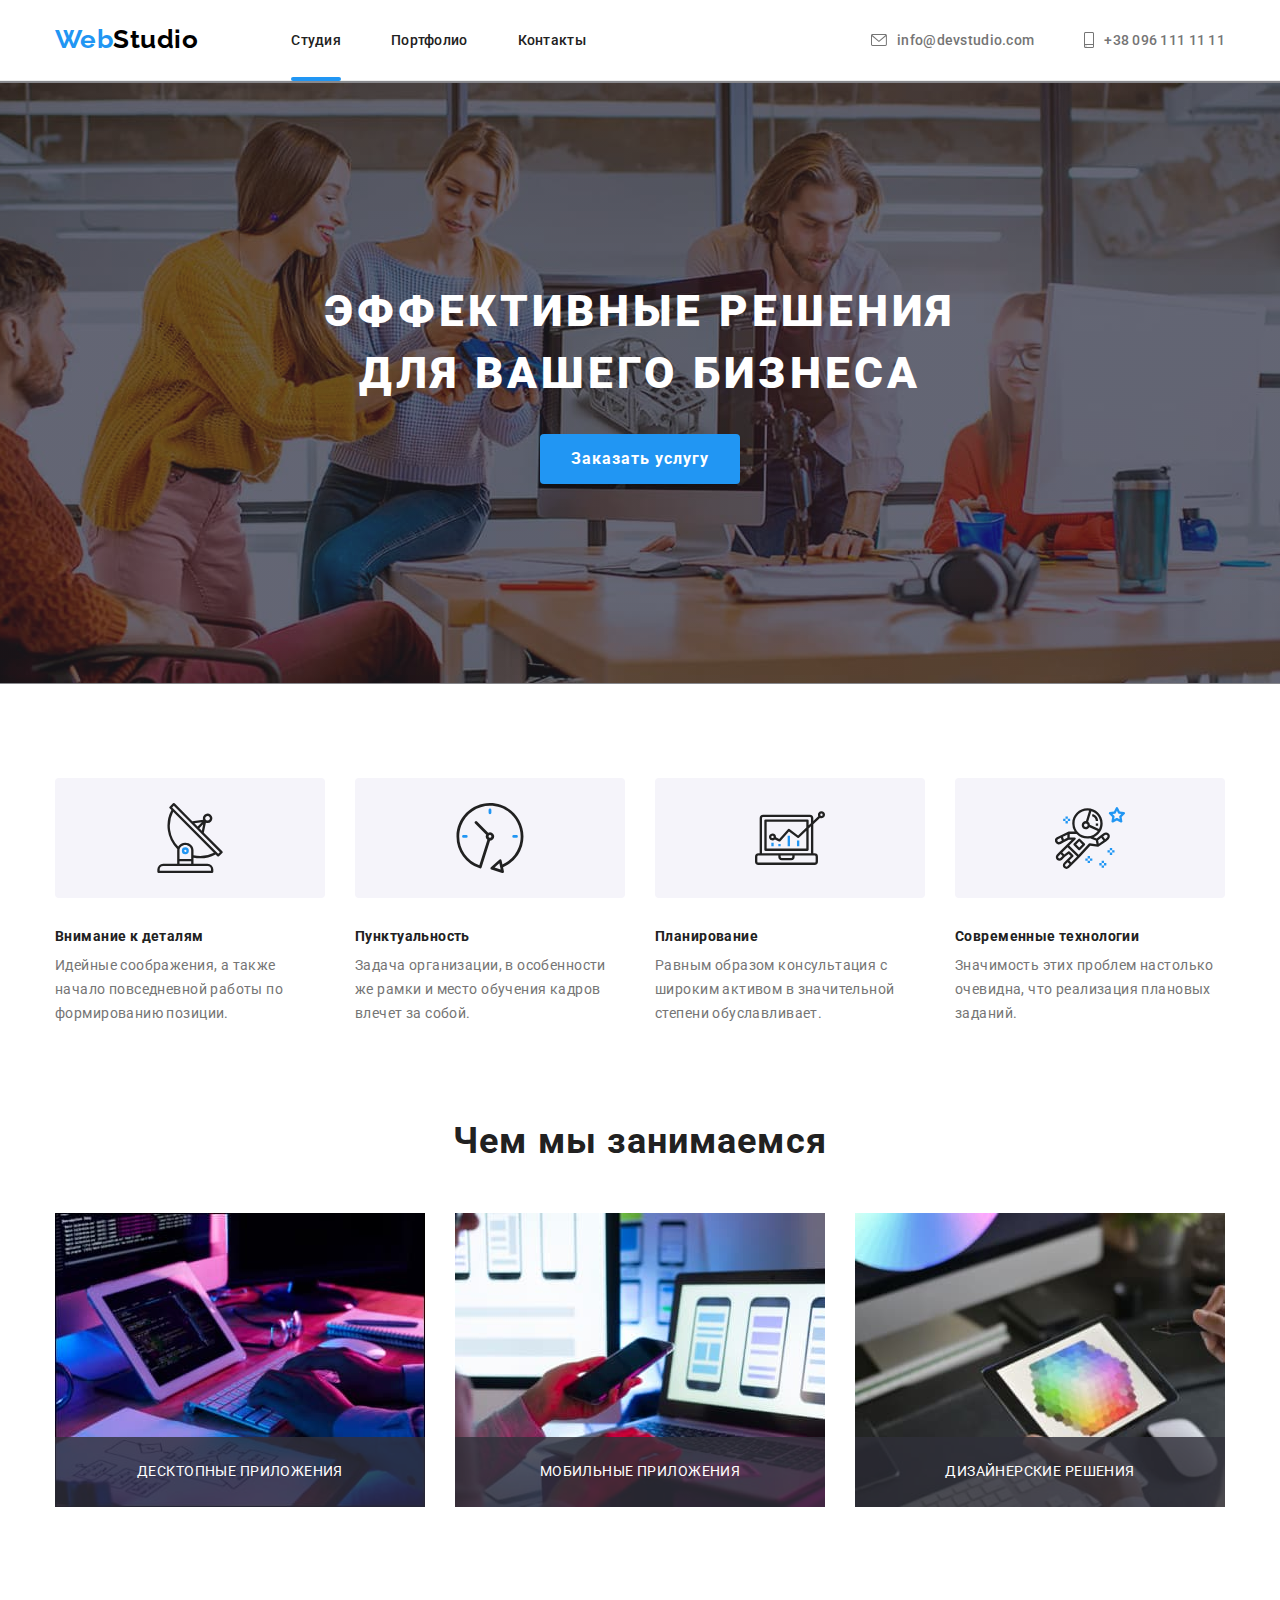
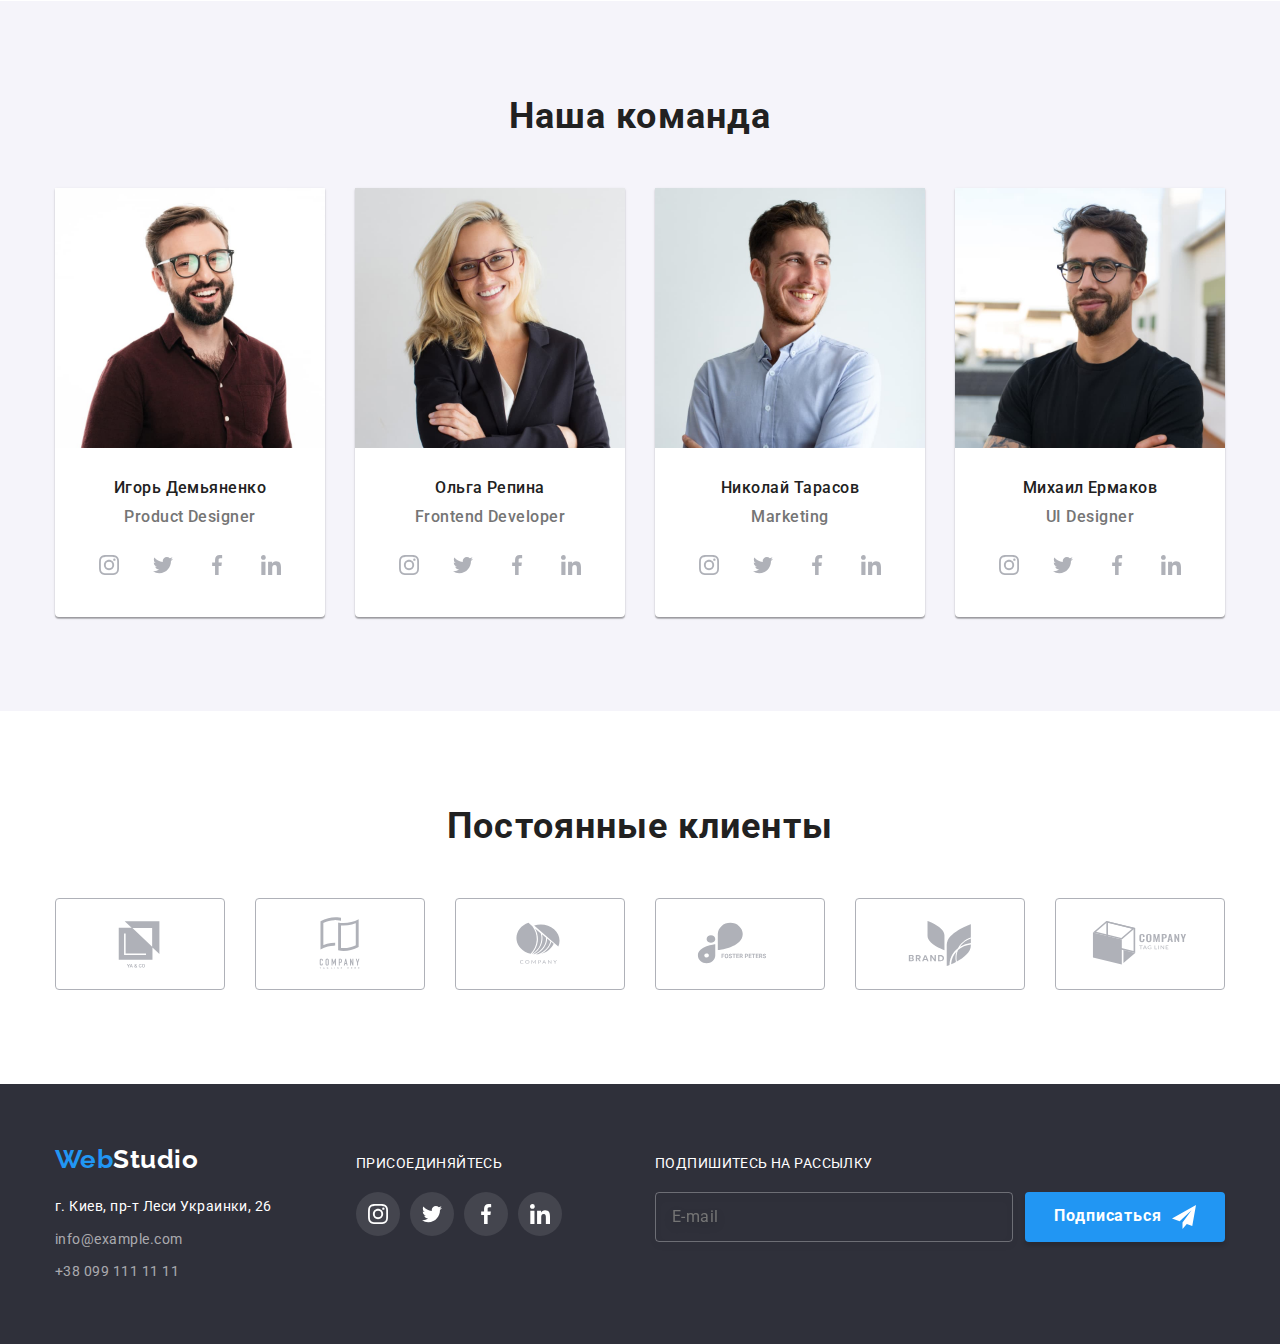
==== commit 4f4924c4: "HW-7" ====
--- a/index.html
+++ b/index.html
@@ -12,7 +12,7 @@
       rel="stylesheet"
       href="https://cdnjs.cloudflare.com/ajax/libs/modern-normalize/1.1.0/modern-normalize.min.css"
     />
-    <!--<link rel="stylesheet" href="./css/styles.css" />-->
+    
     <link rel="stylesheet" href="./css/main.min.css" />
     <title>Студия</title>
   </head>
@@ -20,7 +20,7 @@
     <!--Верхняя линия-->
     <header class="header-section">
       <div class="container header-section__items">
-        <a class="logo logo__primary" href="./index.html">
+        <a class="logo logo--primary" href="./index.html">
           <span class="logo__web" lang="en">Web</span>Studio
         </a>
         <nav class="nav">
@@ -64,54 +64,54 @@
             <br />
             для вашего бизнеса
           </h1>
-          <button class="button-primary" type="button" data-modal-open>Заказать услугу</button>
+          <button class="button-primary button-primary--flex " type="button" data-modal-open>Заказать услугу</button>
         </div>
       </section>
       <!--Особенности-->
       <section class="section features">
         <div class="container">
-          <ul class="features__list">
-            <li class="feature__item">
-              <div class="feature__block">
+          <ul class="features-list">
+            <li class="features-list__item">
+              <div class="features-list__block">
                 <svg width="70px" height="70px">
                   <use href="./images/icons.svg#icon-antenna"></use>
                 </svg>
               </div>
-              <h3 class="feature__title">Внимание к деталям</h3>
-              <p class="feature__discription">
+              <h3 class="features-list__title">Внимание к деталям</h3>
+              <p class="features-list__discription">
                 Идейные соображения, а также начало повседневной работы по формированию позиции.
               </p>
             </li>
-            <li class="feature__item">
-              <div class="feature__block">
+            <li class="features-list__item">
+              <div class="features-list__block">
                 <svg width="70px" height="70px">
                   <use href="./images/icons.svg#icon-clock"></use>
                 </svg>
               </div>
-              <h3 class="feature__title">Пунктуальность</h3>
-              <p class="feature__discription">
+              <h3 class="features-list__title">Пунктуальность</h3>
+              <p class="features-list__discription">
                 Задача организации, в особенности же рамки и место обучения кадров влечет за собой.
               </p>
             </li>
-            <li class="feature__item">
-              <div class="feature__block">
+            <li class="features-list__item">
+              <div class="features-list__block">
                 <svg width="70px" height="70px">
                   <use href="./images/icons.svg#icon-diagram"></use>
                 </svg>
               </div>
-              <h3 class="feature__title">Планирование</h3>
-              <p class="feature__discription">
+              <h3 class="features-list__title">Планирование</h3>
+              <p class="features-list__discription">
                 Равным образом консультация с широким активом в значительной степени обуславливает.
               </p>
             </li>
-            <li class="feature__item">
-              <div class="feature__block">
+            <li class="features-list__item">
+              <div class="features-list__block">
                 <svg width="70px" height="70px">
                   <use href="./images/icons.svg#icon-astronaut"></use>
                 </svg>
               </div>
-              <h3 class="feature__title">Современные технологии</h3>
-              <p class="feature__discription">
+              <h3 class="features-list__title">Современные технологии</h3>
+              <p class="features-list__discription">
                 Значимость этих проблем настолько очевидна, что реализация плановых заданий.
               </p>
             </li>
@@ -148,166 +148,164 @@
       <section class="section team">
         <div class="container">
           <h2 class="second-title">Наша команда</h2>
-          <div>
-            <ul class="team__list">
-              <li class="team__item">
-                <img src="./images/img.jpg" alt="Парень" width="270" />
-                <div class="team__info">
-                  <div class="team__member">
-                    <h3 class="team__member--name">Игорь Демьяненко</h3>
-                    <p class="team__member--position" lang="en">Product Designer</p>
-                  </div>
-                  <ul class="social-list">
-                    <li class="social-list__item">
-                      <a href="" class="social-list__link social-list__link--primary">
-                        <svg class="social-list__icon" width="20" height="20">
-                          <use href="./images/icons.svg#icon-instagram"></use>
-                        </svg>
-                      </a>
-                    </li>
-                    <li class="social-list__item">
-                      <a href="" class="social-list__link social-list__link--primary">
-                        <svg class="social-list__icon" width="20" height="20">
-                          <use href="./images/icons.svg#icon-twitter"></use>
-                        </svg>
-                      </a>
-                    </li>
-                    <li class="social-list__item">
-                      <a href="" class="social-list__link social-list__link--primary">
-                        <svg class="social-list__icon" width="20" height="20">
-                          <use href="./images/icons.svg#icon-facebook"></use>
-                        </svg>
-                      </a>
-                    </li>
-                    <li class="social-list__item">
-                      <a href="" class="social-list__link social-list__link--primary">
-                        <svg class="social-list__icon" width="20" height="20">
-                          <use href="./images/icons.svg#icon-linkedin"></use>
-                        </svg>
-                      </a>
-                    </li>
-                  </ul>
+          <ul class="team-list">
+            <li class="team-list__item">
+              <img src="./images/img.jpg" alt="Парень" width="270" />
+              <div class="team-list__info">
+                <div class="team-list__member">
+                  <h3 class="team-list__member-name">Игорь Демьяненко</h3>
+                  <p class="team-list__member-position" lang="en">Product Designer</p>
                 </div>
-              </li>
-              <li class="team__item">
-                <img src="./images/img1.jpg" alt="Девушка" width="270" />
-                <div class="team__info">
-                  <div class="team__member">
-                    <h3 class="team__member--name">Ольга Репина</h3>
-                    <p class="team__member--position" lang="en">Frontend Developer</p>
-                  </div>
-                  <ul class="social-list">
-                    <li class="social-list__item">
-                      <a href="" class="social-list__link social-list__link--primary">
-                        <svg class="social-list__icon" width="20" height="20">
-                          <use href="./images/icons.svg#icon-instagram"></use>
-                        </svg>
-                      </a>
-                    </li>
-                    <li class="social-list__item">
-                      <a href="" class="social-list__link social-list__link--primary">
-                        <svg class="social-list__icon" width="20" height="20">
-                          <use href="./images/icons.svg#icon-twitter"></use>
-                        </svg>
-                      </a>
-                    </li>
-                    <li class="social-list__item">
-                      <a href="" class="social-list__link social-list__link--primary">
-                        <svg class="social-list__icon" width="20" height="20">
-                          <use href="./images/icons.svg#icon-facebook"></use>
-                        </svg>
-                      </a>
-                    </li>
-                    <li class="social-list__item">
-                      <a href="" class="social-list__link social-list__link--primary">
-                        <svg class="social-list__icon" width="20" height="20">
-                          <use href="./images/icons.svg#icon-linkedin"></use>
-                        </svg>
-                      </a>
-                    </li>
-                  </ul>
+                <ul class="social-list">
+                  <li class="social-list__item">
+                    <a href="" class="social-list__link social-list__link--primary">
+                      <svg class="social-list__icon" width="20" height="20">
+                        <use href="./images/icons.svg#icon-instagram"></use>
+                      </svg>
+                    </a>
+                  </li>
+                  <li class="social-list__item">
+                    <a href="" class="social-list__link social-list__link--primary">
+                      <svg class="social-list__icon" width="20" height="20">
+                        <use href="./images/icons.svg#icon-twitter"></use>
+                      </svg>
+                    </a>
+                  </li>
+                  <li class="social-list__item">
+                    <a href="" class="social-list__link social-list__link--primary">
+                      <svg class="social-list__icon" width="20" height="20">
+                        <use href="./images/icons.svg#icon-facebook"></use>
+                      </svg>
+                    </a>
+                  </li>
+                  <li class="social-list__item">
+                    <a href="" class="social-list__link social-list__link--primary">
+                      <svg class="social-list__icon" width="20" height="20">
+                        <use href="./images/icons.svg#icon-linkedin"></use>
+                      </svg>
+                    </a>
+                  </li>
+                </ul>
+              </div>
+            </li>
+            <li class="team-list__item">
+              <img src="./images/img1.jpg" alt="Девушка" width="270" />
+              <div class="team-list__info">
+                <div class="team-list__member">
+                  <h3 class="team-list__member-name">Ольга Репина</h3>
+                  <p class="team-list__member-position" lang="en">Frontend Developer</p>
                 </div>
-              </li>
-              <li class="team__item">
-                <img src="./images/img2.jpg" alt="Парень" width="270" />
-                <div class="team__info">
-                  <div class="team__member">
-                    <h3 class="team__member--name">Николай Тарасов</h3>
-                    <p class="team__member--position" lang="en">Marketing</p>
-                  </div>
-                  <ul class="social-list">
-                    <li class="social-list__item">
-                      <a href="" class="social-list__link social-list__link--primary">
-                        <svg class="social-list__icon" width="20" height="20">
-                          <use href="./images/icons.svg#icon-instagram"></use>
-                        </svg>
-                      </a>
-                    </li>
-                    <li class="social-list__item">
-                      <a href="" class="social-list__link social-list__link--primary">
-                        <svg class="social-list__icon" width="20" height="20">
-                          <use href="./images/icons.svg#icon-twitter"></use>
-                        </svg>
-                      </a>
-                    </li>
-                    <li class="social-list__item">
-                      <a href="" class="social-list__link social-list__link--primary">
-                        <svg class="social-list__icon" width="20" height="20">
-                          <use href="./images/icons.svg#icon-facebook"></use>
-                        </svg>
-                      </a>
-                    </li>
-                    <li class="social-list__item">
-                      <a href="" class="social-list__link social-list__link--primary">
-                        <svg class="social-list__icon" width="20" height="20">
-                          <use href="./images/icons.svg#icon-linkedin"></use>
-                        </svg>
-                      </a>
-                    </li>
-                  </ul>
+                <ul class="social-list">
+                  <li class="social-list__item">
+                    <a href="" class="social-list__link social-list__link--primary">
+                      <svg class="social-list__icon" width="20" height="20">
+                        <use href="./images/icons.svg#icon-instagram"></use>
+                      </svg>
+                    </a>
+                  </li>
+                  <li class="social-list__item">
+                    <a href="" class="social-list__link social-list__link--primary">
+                      <svg class="social-list__icon" width="20" height="20">
+                        <use href="./images/icons.svg#icon-twitter"></use>
+                      </svg>
+                    </a>
+                  </li>
+                  <li class="social-list__item">
+                    <a href="" class="social-list__link social-list__link--primary">
+                      <svg class="social-list__icon" width="20" height="20">
+                        <use href="./images/icons.svg#icon-facebook"></use>
+                      </svg>
+                    </a>
+                  </li>
+                  <li class="social-list__item">
+                    <a href="" class="social-list__link social-list__link--primary">
+                      <svg class="social-list__icon" width="20" height="20">
+                        <use href="./images/icons.svg#icon-linkedin"></use>
+                      </svg>
+                    </a>
+                  </li>
+                </ul>
+              </div>
+            </li>
+            <li class="team-list__item">
+              <img src="./images/img2.jpg" alt="Парень" width="270" />
+              <div class="team-list__info">
+                <div class="team-list__member">
+                  <h3 class="team-list__member-name">Николай Тарасов</h3>
+                  <p class="team-list__member-position" lang="en">Marketing</p>
                 </div>
-              </li>
-              <li class="team__item">
-                <img src="./images/img3.jpg" alt="Парень" width="270" />
-                <div class="team__info">
-                  <div class="team__member">
-                    <h3 class="team__member--name">Михаил Ермаков</h3>
-                    <p class="team__member--position" lang="en">UI Designer</p>
-                  </div>
-                  <ul class="social-list">
-                    <li class="social-list__item">
-                      <a href="" class="social-list__link social-list__link--primary">
-                        <svg class="social-list__icon" width="20" height="20">
-                          <use href="./images/icons.svg#icon-instagram"></use>
-                        </svg>
-                      </a>
-                    </li>
-                    <li class="social-list__item">
-                      <a href="" class="social-list__link social-list__link--primary">
-                        <svg class="social-list__icon" width="20" height="20">
-                          <use href="./images/icons.svg#icon-twitter"></use>
-                        </svg>
-                      </a>
-                    </li>
-                    <li class="social-list__item">
-                      <a href="" class="social-list__link social-list__link--primary">
-                        <svg class="social-list__icon" width="20" height="20">
-                          <use href="./images/icons.svg#icon-facebook"></use>
-                        </svg>
-                      </a>
-                    </li>
-                    <li class="social-list__item">
-                      <a href="" class="social-list__link social-list__link--primary">
-                        <svg class="social-list__icon" width="20" height="20">
-                          <use href="./images/icons.svg#icon-linkedin"></use>
-                        </svg>
-                      </a>
-                    </li>
-                  </ul>
+                <ul class="social-list">
+                  <li class="social-list__item">
+                    <a href="" class="social-list__link social-list__link--primary">
+                      <svg class="social-list__icon" width="20" height="20">
+                        <use href="./images/icons.svg#icon-instagram"></use>
+                      </svg>
+                    </a>
+                  </li>
+                  <li class="social-list__item">
+                    <a href="" class="social-list__link social-list__link--primary">
+                      <svg class="social-list__icon" width="20" height="20">
+                        <use href="./images/icons.svg#icon-twitter"></use>
+                      </svg>
+                    </a>
+                  </li>
+                  <li class="social-list__item">
+                    <a href="" class="social-list__link social-list__link--primary">
+                      <svg class="social-list__icon" width="20" height="20">
+                        <use href="./images/icons.svg#icon-facebook"></use>
+                      </svg>
+                    </a>
+                  </li>
+                  <li class="social-list__item">
+                    <a href="" class="social-list__link social-list__link--primary">
+                      <svg class="social-list__icon" width="20" height="20">
+                        <use href="./images/icons.svg#icon-linkedin"></use>
+                      </svg>
+                    </a>
+                  </li>
+                </ul>
+              </div>
+            </li>
+            <li class="team-list__item">
+              <img src="./images/img3.jpg" alt="Парень" width="270" />
+              <div class="team-list__info">
+                <div class="team-list__member">
+                  <h3 class="team-list__member-name">Михаил Ермаков</h3>
+                  <p class="team-list__member-position" lang="en">UI Designer</p>
                 </div>
-              </li>
-            </ul>
-          </div>
+                <ul class="social-list">
+                  <li class="social-list__item">
+                    <a href="" class="social-list__link social-list__link--primary">
+                      <svg class="social-list__icon" width="20" height="20">
+                        <use href="./images/icons.svg#icon-instagram"></use>
+                      </svg>
+                    </a>
+                  </li>
+                  <li class="social-list__item">
+                    <a href="" class="social-list__link social-list__link--primary">
+                      <svg class="social-list__icon" width="20" height="20">
+                        <use href="./images/icons.svg#icon-twitter"></use>
+                      </svg>
+                    </a>
+                  </li>
+                  <li class="social-list__item">
+                    <a href="" class="social-list__link social-list__link--primary">
+                      <svg class="social-list__icon" width="20" height="20">
+                        <use href="./images/icons.svg#icon-facebook"></use>
+                      </svg>
+                    </a>
+                  </li>
+                  <li class="social-list__item">
+                    <a href="" class="social-list__link social-list__link--primary">
+                      <svg class="social-list__icon" width="20" height="20">
+                        <use href="./images/icons.svg#icon-linkedin"></use>
+                      </svg>
+                    </a>
+                  </li>
+                </ul>
+              </div>
+            </li>
+          </ul>
         </div>
       </section>
       <!--Наши партнёры-->
@@ -363,9 +361,9 @@
     </main>
     <!--Подвал контакты-->
     <footer class="footer-section">
-      <div class="container">
+      <div class="container footer-section__container">
         <div>
-          <a class="logo logo__secondary" href="./index.html">
+          <a class="logo logo--secondary" href="./index.html">
             <span class="logo__web" lang="en">Web</span>Studio
           </a>
           <address>
@@ -435,7 +433,7 @@
               class="subscribe-form__input"
               placeholder="E-mail"
             />
-            <button type="submit" class="button-primary">
+            <button type="submit" class="button-primary button-primary--flex">
               Подписаться<svg class="button-primary__icon" width="24" height="24">
                 <use href="./images/icons.svg#icon-telegram"></use>
               </svg>
@@ -452,7 +450,7 @@
             <use href="./images/icons.svg#icon-close"></use>
           </svg>
         </button>
-        <p class="modal-title">Оставьте свои данные, мы вам перезвоним</p>
+        <p class="modal__title">Оставьте свои данные, мы вам перезвоним</p>
         <!--form-->
         <form action="#" class="form">
           <div class="input-field">
@@ -505,7 +503,7 @@
             <label for="user-comment" class="label">Комментарий</label>
             <textarea
               name="user-comment"
-              class="textarea"
+              class="textarea-field__input"
               id="user-comment"
               placeholder="Введите текст"
             ></textarea>
@@ -515,19 +513,19 @@
               type="checkbox"
               name="contract"
               id="modal-check"
-              class="checkbox"
+              class="checkbox-field__input"
               style="display: none"
             />
-            <label for="modal-check" class="checkbox__text">
-              <span class="checkbox__icon">
+            <label for="modal-check" class="checkbox-field__label">
+              <span class="checkbox-field__icon">
                 <svg class="check-icon" width="16" height="15">
                   <use href="./images/icons.svg#icon-check"></use>
                 </svg>
               </span>
-              <p class="checkbox__text--primary">Соглашаюсь с рассылкой и принимаю</p></label
-            >&nbsp;<a href="" class="checkbox__text--accent">Условия договора</a>
+              <p class="checkbox-field__text">Соглашаюсь с рассылкой и принимаю</p></label
+            >&nbsp;<a href="" class="checkbox-field__link">Условия договора</a>
           </div>
-          <button type="submit" class="button-primary">Отправить</button>
+          <button type="submit" class="button-primary button-primary--flex">Отправить</button>
         </form>
       </div>
     </div>
--- a/css/main.min.css
+++ b/css/main.min.css
@@ -1,2 +1,2 @@
-html{-webkit-box-sizing:border-box;box-sizing:border-box}body{background-color:var(--background-primary);font-family:Roboto, sans-serif;font-style:normal;font-weight:normal;letter-spacing:0.03em}.section{padding:94px 0}.container{width:1200px;padding:0 15px;margin:0 auto}*,*::before,*::after{-webkit-box-sizing:inherit;box-sizing:inherit}h1,h2,h3,h4,h5,h6,p{margin:0}ul{margin:0;padding:0;list-style:none}button{cursor:pointer;border:0}img{display:block}address{font-style:normal}a{text-decoration:none;font-weight:normal}:root{--text-primary: #212121;--text-secondary: #757575;--accent: #2196f3;--logo-primary: #000000;--background-primary: #ffffff;--background-secondary: #2f303a;--background-section: #f5f4fa;--background-doing: rgba(47, 48, 58, 0.8);--background-social-footer: rgba(255, 255, 255, 0.1);--backdrop-color: rgba(0, 0, 0, 0.2);--portfolio-overlay: rgba(33, 150, 243, 0.9);--footer-contacts: rgba(255, 255, 255, 0.6);--border-color: #eeeeee;--icon-color: #afb1b8;--modal-icon-border: rgba(0, 0, 0, 0.1);--modal-input-border: rgba(33, 33, 33, 0.2);--border-form: rgba(255, 255, 255, 0.3);--modal-placeholder-text: rgba(117, 117, 117, 0.5)}.logo{font-family:Raleway, sans-serif;font-weight:700;font-size:26px;line-height:1.2}.logo__web{color:var(--accent)}.logo__primary{color:var(--logo-primary)}.logo__secondary{color:var(--background-primary)}.header-section{border-bottom:1px solid var(--border-color)}.header-section__items{display:-webkit-box;display:-ms-flexbox;display:flex;-webkit-box-align:center;-ms-flex-align:center;align-items:center}.nav{margin-left:93px}.header-section__contact{display:-webkit-box;display:-ms-flexbox;display:flex;margin-left:auto}.nav__list{display:-webkit-box;display:-ms-flexbox;display:flex}.nav__item{position:relative}.nav__link{color:var(--text-primary);font-family:inherit;font-weight:500;font-size:14px;line-height:1.15;letter-spacing:0.02em;-webkit-transition:color 250ms linear;transition:color 250ms linear;display:block;padding:32px 0}.nav__link:hover,.nav__link:focus,.nav__link.current{color:var(--accent)}.nav__item:not(:last-child){margin-right:50px}.nav__link.nav__link--current::after{content:'';width:100%;height:4px;background:var(--accent);position:absolute;left:0;bottom:-1px;border-radius:2px}.contact-list__item:not(:last-child){margin-right:50px}.contact-list__link{color:var(--text-secondary);font-family:inherit;font-style:normal;font-weight:500;font-size:14px;line-height:1.15;letter-spacing:0.02em;-webkit-transition:color 250ms cubic-bezier(0.4, 0, 0.2, 1);transition:color 250ms cubic-bezier(0.4, 0, 0.2, 1);display:-webkit-box;display:-ms-flexbox;display:flex;-webkit-box-align:center;-ms-flex-align:center;align-items:center}.contact-list__link:hover,.contact-list__link:focus{color:var(--accent)}.contact-list__icon{margin-right:10px;cursor:pointer;fill:currentColor}.hero{background-color:#c4c4c4;padding:200px 0;text-align:center;width:1600px;margin:0 auto;background-image:-webkit-gradient(linear, left top, right top, from(rgba(47,48,58,0.4)), to(rgba(47,48,58,0.4))),url("../images/hero.jpg");background-image:linear-gradient(to right, rgba(47,48,58,0.4), rgba(47,48,58,0.4)),url("../images/hero.jpg");background-position:center;background-repeat:no-repeat}.button-primary{color:var(--background-primary);background-color:var(--accent);font-family:inherit;font-weight:700;font-size:16px;line-height:1.9;letter-spacing:0.06em;-webkit-box-shadow:0px 4px 4px rgba(0,0,0,0.15);box-shadow:0px 4px 4px rgba(0,0,0,0.15);border-radius:4px;min-width:200px;height:50px;display:-webkit-box;display:-ms-flexbox;display:flex;-webkit-box-align:center;-ms-flex-align:center;align-items:center;-webkit-box-pack:center;-ms-flex-pack:center;justify-content:center;margin-left:auto;margin-right:auto}.button-primary__icon{margin-left:10px}.button-secondary{color:var(--text-primary);background-color:var(--background-section);font-family:inherit;font-weight:500;font-size:16px;line-height:1.63;letter-spacing:0.03em;display:inline-block;height:38px;padding:6px 22px;border-radius:4px;-webkit-transition:color 250ms cubic-bezier(0.4, 0, 0.2, 1),background-color 250ms cubic-bezier(0.4, 0, 0.2, 1);transition:color 250ms cubic-bezier(0.4, 0, 0.2, 1),background-color 250ms cubic-bezier(0.4, 0, 0.2, 1)}.button-secondary:hover,.button-secondary:focus{color:var(--background-primary);background-color:var(--accent);-webkit-box-shadow:0px 3px 1px rgba(0,0,0,0.1),0px 1px 2px rgba(0,0,0,0.08),0px 2px 2px rgba(0,0,0,0.12);box-shadow:0px 3px 1px rgba(0,0,0,0.1),0px 1px 2px rgba(0,0,0,0.08),0px 2px 2px rgba(0,0,0,0.12);border-radius:4px}.button-close{position:absolute;top:8px;right:8px;width:30px;height:30px;border-radius:50%;background-color:transparent;border:1px solid var(--modal-icon-border);display:-webkit-box;display:-ms-flexbox;display:flex;-webkit-box-align:center;-ms-flex-align:center;align-items:center;-webkit-transition:color 250ms cubic-bezier(0.4, 0, 0.2, 1);transition:color 250ms cubic-bezier(0.4, 0, 0.2, 1);fill:currentColor}.button-close:hover,.button-close:focus{color:var(--accent)}.features{padding-bottom:0}.features__list{display:-webkit-box;display:-ms-flexbox;display:flex;-webkit-box-pack:justify;-ms-flex-pack:justify;justify-content:space-between}.feature__item{width:270px}.feature__block{display:-webkit-box;display:-ms-flexbox;display:flex;-webkit-box-pack:center;-ms-flex-pack:center;justify-content:center;padding:25px 0;background-color:var(--background-section);margin-bottom:30px;border-radius:4px}.feature__title{color:var(--text-primary);font-weight:700;font-size:14px;line-height:1.15;margin-bottom:10px}.feature__discription{color:var(--text-secondary);font-size:14px;line-height:1.7}.main-title{color:var(--background-primary);font-weight:900;font-size:44px;line-height:1.4;letter-spacing:0.09em;text-transform:uppercase;margin-bottom:30px}.second-title{color:var(--text-primary);font-weight:700;font-size:36px;line-height:1.2;text-align:center;margin-bottom:50px}.third-title{color:var(--background-primary);font-family:inherit;font-style:normal;font-weight:700;font-size:14px;line-height:1.14;letter-spacing:0.03em;text-transform:uppercase;margin-bottom:20px}.doing-list{display:-webkit-box;display:-ms-flexbox;display:flex;-webkit-box-pack:justify;-ms-flex-pack:justify;justify-content:space-between}.doing-list__item{position:relative}.doing-list__block{display:-webkit-box;display:-ms-flexbox;display:flex;-webkit-box-pack:center;-ms-flex-pack:center;justify-content:center;padding:27px 0;background-color:var(--background-doing);width:100%;position:absolute;left:0;bottom:0}.doing-list__title{color:var(--background-primary);font-family:inherit;font-weight:400;font-size:14px;line-height:1.14;letter-spacing:0.03em}.team{background-color:var(--background-section)}.team__list{display:-webkit-box;display:-ms-flexbox;display:flex;-webkit-box-pack:justify;-ms-flex-pack:justify;justify-content:space-between}.team__item{background-color:var(--background-primary);-webkit-box-shadow:0px 1px 3px rgba(0,0,0,0.12),0px 1px 1px rgba(0,0,0,0.14),0px 2px 1px rgba(0,0,0,0.2);box-shadow:0px 1px 3px rgba(0,0,0,0.12),0px 1px 1px rgba(0,0,0,0.14),0px 2px 1px rgba(0,0,0,0.2);border-radius:0px 0px 4px 4px}.team__info{padding:30px 0}.team__member{margin-bottom:16px}.team__member--name{color:var(--text-primary);font-weight:500;font-size:16px;line-height:1.2;text-align:center}.team__member--position{color:var(--text-secondary);font-size:16px;line-height:1.2;text-align:center;margin-top:10px}.social-list__link--primary{background-color:var(--background-primary);color:var(--icon-color)}.social-list{display:-webkit-box;display:-ms-flexbox;display:flex;-webkit-box-pack:center;-ms-flex-pack:center;justify-content:center}.social-list__item{width:44px;height:44px}.social-list__item:not(:last-child){margin-right:10px}.social-list__link{width:100%;height:100%;border-radius:50%;display:-webkit-box;display:-ms-flexbox;display:flex;-webkit-box-align:center;-ms-flex-align:center;align-items:center;-webkit-box-pack:center;-ms-flex-pack:center;justify-content:center;-webkit-transition:color 250ms cubic-bezier(0.4, 0, 0.2, 1),background-color 250ms cubic-bezier(0.4, 0, 0.2, 1);transition:color 250ms cubic-bezier(0.4, 0, 0.2, 1),background-color 250ms cubic-bezier(0.4, 0, 0.2, 1)}.social-list__link:hover,.social-list__link:focus{background-color:var(--accent);color:var(--background-primary)}.social-list__icon{fill:currentColor}.customers-list{display:-webkit-box;display:-ms-flexbox;display:flex}.customers-list__item:not(:last-child){margin-right:30px}.customers-list__link{display:-webkit-box;display:-ms-flexbox;display:flex;-webkit-box-align:center;-ms-flex-align:center;align-items:center;-webkit-box-pack:center;-ms-flex-pack:center;justify-content:center;width:170px;height:92px;border:1px solid var(--icon-color);border-radius:4px;background-color:var(--background-primary);color:var(--icon-color);-webkit-transition:color 250ms cubic-bezier(0.4, 0, 0.2, 1),background-color 250ms cubic-bezier(0.4, 0, 0.2, 1);transition:color 250ms cubic-bezier(0.4, 0, 0.2, 1),background-color 250ms cubic-bezier(0.4, 0, 0.2, 1)}.customers-list__link:hover,.customers-list__link:focus{border-color:var(--accent);color:var(--accent)}.customers-list__icon{fill:currentColor}.filter-list{-webkit-box-sizing:border-box;box-sizing:border-box;display:-webkit-box;display:-ms-flexbox;display:flex;-webkit-box-pack:center;-ms-flex-pack:center;justify-content:center;margin-bottom:50px}.filter-list__item:not(:last-child){margin-right:8px}.portfolio{display:-webkit-box;display:-ms-flexbox;display:flex;-ms-flex-wrap:wrap;flex-wrap:wrap}.portfolio__item{width:370px;margin-right:30px;margin-bottom:30px;-webkit-transition:color 250ms cubic-bezier(0.4, 0, 0.2, 1),background-color 250ms cubic-bezier(0.4, 0, 0.2, 1);transition:color 250ms cubic-bezier(0.4, 0, 0.2, 1),background-color 250ms cubic-bezier(0.4, 0, 0.2, 1);cursor:pointer}.portfolio__item:hover,.portfolio__item:focus{-webkit-box-sizing:border-box;box-sizing:border-box;-webkit-box-shadow:0px 1px 1px rgba(0,0,0,0.12),0px 4px 4px rgba(0,0,0,0.06),1px 4px 6px rgba(0,0,0,0.16);box-shadow:0px 1px 1px rgba(0,0,0,0.12),0px 4px 4px rgba(0,0,0,0.06),1px 4px 6px rgba(0,0,0,0.16)}.portfolio__item:nth-last-child(-n+3){margin-bottom:0}.portfolio__item:nth-child(3n){margin-right:0}.portfolio__wraper{padding:19px 23px;border:1px solid var(--border-color);border-top:none}.portfolio__title{color:var(--text-primary);font-weight:700;font-size:18px;line-height:2;letter-spacing:0.06em}.portfolio__discription{color:var(--text-secondary);font-size:16px;line-height:1.9;margin-top:4px}.portfolio__overlay-wraper{position:relative;overflow:hidden;cursor:pointer}.portfolio__overlay{position:absolute;top:0;left:0;padding:63px 24px;height:100%;background-color:var(--portfolio-overlay);-webkit-transition:-webkit-transform 250ms cubic-bezier(0.4, 0, 0.2, 1);transition:-webkit-transform 250ms cubic-bezier(0.4, 0, 0.2, 1);transition:transform 250ms cubic-bezier(0.4, 0, 0.2, 1);transition:transform 250ms cubic-bezier(0.4, 0, 0.2, 1), -webkit-transform 250ms cubic-bezier(0.4, 0, 0.2, 1);-webkit-transform:translateY(100%);transform:translateY(100%)}.portfolio__item:hover .portfolio__overlay{-webkit-transform:translateY(0);transform:translateY(0)}.portfolio__text{font-size:18px;line-height:1.56;color:var(--background-primary)}.footer-section{background-color:var(--background-secondary);padding:60px 0;display:-webkit-box;display:-ms-flexbox;display:flex;-webkit-box-align:center;-ms-flex-align:center;align-items:center}.footer-section .container{display:-webkit-box;display:-ms-flexbox;display:flex}.secondary-contact-list{margin-top:20px;width:231px}.secondary-contact-list__item:not(:first-child){margin-top:9px}.secondary-contact-list__map,.secondary-contact-list__link{font-family:inherit;font-style:normal;font-weight:400;font-size:14px;line-height:1.7}.secondary-contact-list__map{color:var(--background-primary);-webkit-transition:color 250ms cubic-bezier(0.4, 0, 0.2, 1);transition:color 250ms cubic-bezier(0.4, 0, 0.2, 1)}.secondary-contact-list__map:hover:hover,.secondary-contact-list__map:focus:focus{color:var(--accent)}.secondary-contact-list__link{color:var(--footer-contacts);-webkit-transition:color 250ms cubic-bezier(0.4, 0, 0.2, 1);transition:color 250ms cubic-bezier(0.4, 0, 0.2, 1)}.secondary-contact-list__link:hover,.secondary-contact-list__link:focus{color:var(--accent)}.footer__social{margin-left:70px;padding-top:12px}.social-list__link--secondary{background-color:var(--background-social-footer);color:var(--background-primary)}.footer__form{margin-left:auto;padding-top:12px}.subscribe-form{display:-webkit-box;display:-ms-flexbox;display:flex;-webkit-box-pack:justify;-ms-flex-pack:justify;justify-content:space-between}.subscribe-form__input{font-family:inherit;font-size:16px;line-height:1.25;color:var(--footer-contacts);letter-spacing:0.03em;width:358px;height:50px;padding-left:16px;margin-right:12px;border:1px solid var(--border-form);-webkit-box-sizing:border-box;box-sizing:border-box;-webkit-filter:drop-shadow(0px 4px 4px rgba(0,0,0,0.15));filter:drop-shadow(0px 4px 4px rgba(0,0,0,0.15));border-radius:4px;background-color:transparent}.backdrop{position:fixed;top:0;left:0;width:100vw;height:100vh;background-color:var(--backdrop-color);-webkit-transition:opacity 250ms cubic-bezier(0.4, 0, 0.2, 1),visibility 250ms cubic-bezier(0.4, 0, 0.2, 1);transition:opacity 250ms cubic-bezier(0.4, 0, 0.2, 1),visibility 250ms cubic-bezier(0.4, 0, 0.2, 1)}.is-hidden{visibility:hidden;opacity:0;pointer-events:none}.modal{padding:40px;position:absolute;top:50%;left:50%;min-width:528px;min-height:581px;background-color:var(--background-primary);border-radius:4px;-webkit-box-shadow:0px 1px 3px rgba(0,0,0,0.12),0px 1px 1px rgba(0,0,0,0.14),0px 2px 1px rgba(0,0,0,0.2);box-shadow:0px 1px 3px rgba(0,0,0,0.12),0px 1px 1px rgba(0,0,0,0.14),0px 2px 1px rgba(0,0,0,0.2);-webkit-transform:scale(1) rotate(0) translate(-50%, -50%);transform:scale(1) rotate(0) translate(-50%, -50%);-webkit-transition:-webkit-transform 500ms cubic-bezier(0.4, 0, 0.2, 1);transition:-webkit-transform 500ms cubic-bezier(0.4, 0, 0.2, 1);transition:transform 500ms cubic-bezier(0.4, 0, 0.2, 1);transition:transform 500ms cubic-bezier(0.4, 0, 0.2, 1), -webkit-transform 500ms cubic-bezier(0.4, 0, 0.2, 1)}.backdrop.is-hidden .modal{-webkit-transform:scale(1.5) rotate(90deg);transform:scale(1.5) rotate(90deg)}.modal-title{font-weight:700;font-size:20px;line-height:1.15;text-align:center;letter-spacing:0.03em;color:var(--text-primary);margin-bottom:12px}.input-field{margin-bottom:10px}.label{font-weight:normal;font-size:12px;line-height:1.17;letter-spacing:0.01em;color:var(--text-secondary);display:block;margin-bottom:4px}.input__group-apsolute{position:relative}.input{background-color:transparent;width:100%;height:40px;padding:12px 16px 12px 42px;cursor:pointer;border:1px solid var(--modal-input-border);-webkit-box-sizing:border-box;box-sizing:border-box;border-radius:4px;outline:none;-webkit-transition:border 250ms cubic-bezier(0.4, 0, 0.2, 1);transition:border 250ms cubic-bezier(0.4, 0, 0.2, 1)}.input:focus{border-color:var(--accent)}.input::-webkit-input-placeholder{font-weight:normal;font-size:12px;line-height:1.17;letter-spacing:0.01em;color:var(--modal-placeholder-text)}.input:-ms-input-placeholder{font-weight:normal;font-size:12px;line-height:1.17;letter-spacing:0.01em;color:var(--modal-placeholder-text)}.input::-ms-input-placeholder{font-weight:normal;font-size:12px;line-height:1.17;letter-spacing:0.01em;color:var(--modal-placeholder-text)}.input::placeholder{font-weight:normal;font-size:12px;line-height:1.17;letter-spacing:0.01em;color:var(--modal-placeholder-text)}.input__icon{position:absolute;left:11px;top:50%;-webkit-transform:translateY(-50%);transform:translateY(-50%);fill:currentColor;-webkit-transition:fill 250ms cubic-bezier(0.4, 0, 0.2, 1);transition:fill 250ms cubic-bezier(0.4, 0, 0.2, 1)}.input:focus+.input__icon{fill:var(--accent)}.textarea-field{display:-webkit-box;display:-ms-flexbox;display:flex;-webkit-box-orient:vertical;-webkit-box-direction:normal;-ms-flex-direction:column;flex-direction:column}.textarea-field:last-child{margin-bottom:10px}.textarea{border:1px solid var(--modal-input-border);-webkit-box-sizing:border-box;box-sizing:border-box;border-radius:4px;outline:none;resize:none;-webkit-transition:border 250ms cubic-bezier(0.4, 0, 0.2, 1);transition:border 250ms cubic-bezier(0.4, 0, 0.2, 1);width:100%;height:120px;padding:12px 16px;cursor:pointer}.textarea:focus{border-color:var(--accent)}.textarea::-webkit-input-placeholder{font-weight:normal;font-size:12px;line-height:1.17;letter-spacing:0.01em;color:var(--modal-placeholder-text)}.textarea:-ms-input-placeholder{font-weight:normal;font-size:12px;line-height:1.17;letter-spacing:0.01em;color:var(--modal-placeholder-text)}.textarea::-ms-input-placeholder{font-weight:normal;font-size:12px;line-height:1.17;letter-spacing:0.01em;color:var(--modal-placeholder-text)}.textarea::placeholder{font-weight:normal;font-size:12px;line-height:1.17;letter-spacing:0.01em;color:var(--modal-placeholder-text)}.checkbox-field{margin-top:20px;margin-bottom:30px;display:-webkit-box;display:-ms-flexbox;display:flex;-webkit-box-align:center;-ms-flex-align:center;align-items:center;-webkit-box-pack:center;-ms-flex-pack:center;justify-content:center}.checkbox__text{display:-webkit-box;display:-ms-flexbox;display:flex;-webkit-box-align:center;-ms-flex-align:center;align-items:center;cursor:pointer}.checkbox__icon{width:16px;height:15px;border:2px solid var(--text-primary);border-radius:2px;fill:transparent;margin-right:8px;cursor:pointer}.checkbox__text--primary{font-weight:normal;font-size:14px;line-height:1.71;letter-spacing:0.03em;color:var(--text-secondary)}.checkbox__text--accent{font-weight:normal;font-size:14px;line-height:1.71;letter-spacing:0.03em;-webkit-text-decoration-line:underline;text-decoration-line:underline;color:var(--accent);text-decoration-skip-ink:none}.checkbox:checked+.checkbox__text .checkbox__icon{background-color:var(--accent);border:none;fill:var(--background-primary)}
+html{-webkit-box-sizing:border-box;box-sizing:border-box}body{background-color:var(--background-primary);font-family:Roboto, sans-serif;font-style:normal;font-weight:normal;letter-spacing:0.03em}.section{padding:94px 0}.container{width:1200px;padding:0 15px;margin:0 auto}*,*::before,*::after{-webkit-box-sizing:inherit;box-sizing:inherit}h1,h2,h3,h4,h5,h6,p{margin:0}ul{margin:0;padding:0;list-style:none}button{cursor:pointer;border:0}img{display:block}address{font-style:normal}a{text-decoration:none}.is-hidden{visibility:hidden;opacity:0;pointer-events:none}:root{--text-primary: #212121;--text-secondary: #757575;--accent: #2196f3;--logo-primary: #000000;--background-primary: #ffffff;--background-secondary: #2f303a;--background-section: #f5f4fa;--background-doing: rgba(47, 48, 58, 0.8);--background-social-footer: rgba(255, 255, 255, 0.1);--backdrop-color: rgba(0, 0, 0, 0.2);--portfolio-overlay: rgba(33, 150, 243, 0.9);--footer-contacts: rgba(255, 255, 255, 0.6);--border-color: #eeeeee;--icon-color: #afb1b8;--modal-icon-border: rgba(0, 0, 0, 0.1);--modal-input-border: rgba(33, 33, 33, 0.2);--border-form: rgba(255, 255, 255, 0.3);--modal-placeholder-text: rgba(117, 117, 117, 0.5)}.features-list,.doing-list,.team-list,.customers-list,.subscribe-form{display:-webkit-box;display:-ms-flexbox;display:flex;-webkit-box-pack:justify;-ms-flex-pack:justify;justify-content:space-between}.features-list__block,.doing-list__block,.social-list,.social-list__link,.customers-list__link,.filter-list,.checkbox-field{display:-webkit-box;display:-ms-flexbox;display:flex;-webkit-box-pack:center;-ms-flex-pack:center;justify-content:center}.logo{font-family:Raleway, sans-serif;font-weight:700;font-size:26px;line-height:1.2}.logo__web{color:var(--accent)}.logo--primary{color:var(--logo-primary)}.logo--secondary{color:var(--background-primary)}.header-section{border-bottom:1px solid var(--border-color)}.header-section__items{display:-webkit-box;display:-ms-flexbox;display:flex;-webkit-box-align:center;-ms-flex-align:center;align-items:center}.nav{margin-left:93px}.header-section__contact{display:-webkit-box;display:-ms-flexbox;display:flex;margin-left:auto}.nav__list{display:-webkit-box;display:-ms-flexbox;display:flex}.nav__item{position:relative}.nav__link{color:var(--text-primary);font-family:inherit;font-weight:500;font-size:14px;line-height:1.15;letter-spacing:0.02em;-webkit-transition:color 250ms linear;transition:color 250ms linear;display:block;padding:32px 0}.nav__link:hover,.nav__link:focus,.nav__link.current{color:var(--accent)}.nav__item:not(:last-child){margin-right:50px}.nav__link.nav__link--current::after{content:'';width:100%;height:4px;background:var(--accent);position:absolute;left:0;bottom:-1px;border-radius:2px}.contact-list__item:not(:last-child){margin-right:50px}.contact-list__link{color:var(--text-secondary);font-family:inherit;font-style:normal;font-weight:500;font-size:14px;line-height:1.15;letter-spacing:0.02em;-webkit-transition:color 250ms cubic-bezier(0.4, 0, 0.2, 1);transition:color 250ms cubic-bezier(0.4, 0, 0.2, 1);display:-webkit-box;display:-ms-flexbox;display:flex;-webkit-box-align:center;-ms-flex-align:center;align-items:center}.contact-list__link:hover,.contact-list__link:focus{color:var(--accent)}.contact-list__icon{margin-right:10px;cursor:pointer;fill:currentColor}.secondary-contact-list{margin-top:20px;width:231px}.secondary-contact-list__item:not(:first-child){margin-top:9px}.secondary-contact-list__map,.secondary-contact-list__link{font-family:inherit;font-style:normal;font-weight:400;font-size:14px;line-height:1.7}.secondary-contact-list__map{color:var(--background-primary);-webkit-transition:color 250ms cubic-bezier(0.4, 0, 0.2, 1);transition:color 250ms cubic-bezier(0.4, 0, 0.2, 1)}.secondary-contact-list__map:hover:hover,.secondary-contact-list__map:focus:focus{color:var(--accent)}.secondary-contact-list__link{color:var(--footer-contacts);-webkit-transition:color 250ms cubic-bezier(0.4, 0, 0.2, 1);transition:color 250ms cubic-bezier(0.4, 0, 0.2, 1)}.secondary-contact-list__link:hover,.secondary-contact-list__link:focus{color:var(--accent)}.hero{background-color:#c4c4c4;padding:200px 0;text-align:center;max-width:1600px;margin:0 auto;background-image:-webkit-gradient(linear, left top, right top, from(rgba(47,48,58,0.4)), to(rgba(47,48,58,0.4))),url("../images/hero.jpg");background-image:linear-gradient(to right, rgba(47,48,58,0.4), rgba(47,48,58,0.4)),url("../images/hero.jpg");background-position:center;background-repeat:no-repeat}.button-primary{color:var(--background-primary);background-color:var(--accent);font-family:inherit;font-weight:700;font-size:16px;line-height:1.9;letter-spacing:0.06em;-webkit-box-shadow:0px 4px 4px rgba(0,0,0,0.15);box-shadow:0px 4px 4px rgba(0,0,0,0.15);border-radius:4px;min-width:200px;height:50px;margin-left:auto;margin-right:auto}.button-primary--flex{display:-webkit-box;display:-ms-flexbox;display:flex;-webkit-box-align:center;-ms-flex-align:center;align-items:center;-webkit-box-pack:center;-ms-flex-pack:center;justify-content:center}.button-primary__icon{margin-left:10px}.button-secondary{color:var(--text-primary);background-color:var(--background-section);font-family:inherit;font-weight:500;font-size:16px;line-height:1.63;letter-spacing:0.03em;display:inline-block;height:38px;padding:6px 22px;border-radius:4px;-webkit-transition:color 250ms cubic-bezier(0.4, 0, 0.2, 1),background-color 250ms cubic-bezier(0.4, 0, 0.2, 1);transition:color 250ms cubic-bezier(0.4, 0, 0.2, 1),background-color 250ms cubic-bezier(0.4, 0, 0.2, 1)}.button-secondary:hover,.button-secondary:focus{color:var(--background-primary);background-color:var(--accent);-webkit-box-shadow:0px 3px 1px rgba(0,0,0,0.1),0px 1px 2px rgba(0,0,0,0.08),0px 2px 2px rgba(0,0,0,0.12);box-shadow:0px 3px 1px rgba(0,0,0,0.1),0px 1px 2px rgba(0,0,0,0.08),0px 2px 2px rgba(0,0,0,0.12);border-radius:4px}.button-close{position:absolute;top:8px;right:8px;width:30px;height:30px;border-radius:50%;background-color:transparent;border:1px solid var(--modal-icon-border);display:-webkit-box;display:-ms-flexbox;display:flex;-webkit-box-align:center;-ms-flex-align:center;align-items:center;-webkit-transition:color 250ms cubic-bezier(0.4, 0, 0.2, 1);transition:color 250ms cubic-bezier(0.4, 0, 0.2, 1);fill:currentColor}.button-close:hover,.button-close:focus{color:var(--accent)}.features{padding-bottom:0}.features-list__item{width:270px}.features-list__block{padding:25px 0;background-color:var(--background-section);margin-bottom:30px;border-radius:4px}.features-list__title{color:var(--text-primary);font-weight:700;font-size:14px;line-height:1.15;letter-spacing:.03em;margin-bottom:10px}.features-list__discription{color:var(--text-secondary);font-weight:400;font-size:14px;line-height:1.7;letter-spacing:.03em;font-size:14px;line-height:1.7}.main-title{color:var(--background-primary);font-weight:900;font-size:44px;line-height:1.4;letter-spacing:.09em;text-transform:uppercase;margin-bottom:30px}.second-title{color:var(--text-primary);font-weight:700;font-size:36px;line-height:1.2;letter-spacing:.03em;text-align:center;margin-bottom:50px}.third-title{color:var(--background-primary);font-family:inherit;font-style:normal;font-weight:400;font-size:14px;line-height:1.14;letter-spacing:.03em;text-transform:uppercase;margin-bottom:20px}.doing-list__item{position:relative}.doing-list__block{padding:27px 0;background-color:var(--background-doing);width:100%;position:absolute;left:0;bottom:0}.doing-list__title{color:var(--background-primary);font-family:inherit;font-weight:400;font-size:14px;line-height:1.14;letter-spacing:.03em;font-weight:400;font-size:14px;line-height:1.14}.team{background-color:var(--background-section)}.team-list__item{background-color:var(--background-primary);-webkit-box-shadow:0px 1px 3px rgba(0,0,0,0.12),0px 1px 1px rgba(0,0,0,0.14),0px 2px 1px rgba(0,0,0,0.2);box-shadow:0px 1px 3px rgba(0,0,0,0.12),0px 1px 1px rgba(0,0,0,0.14),0px 2px 1px rgba(0,0,0,0.2);border-radius:0px 0px 4px 4px}.team-list__info{padding:30px 0}.team-list__member{margin-bottom:16px}.team-list__member-name{color:var(--text-primary);font-weight:500;font-size:16px;line-height:1.2;letter-spacing:.03em;font-weight:500;font-size:16px;line-height:1.2;text-align:center}.team-list__member-position{color:var(--text-secondary);font-weight:500;font-size:16px;line-height:1.2;letter-spacing:.03em;text-align:center;margin-top:10px}.social-list__item{width:44px;height:44px}.social-list__item:not(:last-child){margin-right:10px}.social-list__link{width:100%;height:100%;border-radius:50%;-webkit-box-align:center;-ms-flex-align:center;align-items:center;-webkit-transition:color 250ms cubic-bezier(0.4, 0, 0.2, 1),background-color 250ms cubic-bezier(0.4, 0, 0.2, 1);transition:color 250ms cubic-bezier(0.4, 0, 0.2, 1),background-color 250ms cubic-bezier(0.4, 0, 0.2, 1)}.social-list__link:hover,.social-list__link:focus{background-color:var(--accent);color:var(--background-primary)}.social-list__link--secondary{background-color:var(--background-social-footer);color:var(--background-primary)}.social-list__link--primary{background-color:var(--background-primary);color:var(--icon-color)}.social-list__icon{fill:currentColor}.customers-list__link{-webkit-box-align:center;-ms-flex-align:center;align-items:center;width:170px;height:92px;border:1px solid var(--icon-color);border-radius:4px;background-color:var(--background-primary);color:var(--icon-color);-webkit-transition:color 250ms cubic-bezier(0.4, 0, 0.2, 1),background-color 250ms cubic-bezier(0.4, 0, 0.2, 1);transition:color 250ms cubic-bezier(0.4, 0, 0.2, 1),background-color 250ms cubic-bezier(0.4, 0, 0.2, 1)}.customers-list__link:hover,.customers-list__link:focus{border-color:var(--accent);color:var(--accent)}.customers-list__icon{fill:currentColor}.filter-list{-webkit-box-sizing:border-box;box-sizing:border-box;margin-bottom:50px}.filter-list__item:not(:last-child){margin-right:8px}.portfolio{display:-webkit-box;display:-ms-flexbox;display:flex;-ms-flex-wrap:wrap;flex-wrap:wrap}.portfolio__item{width:370px;margin-right:30px;margin-bottom:30px;-webkit-transition:color 250ms cubic-bezier(0.4, 0, 0.2, 1),background-color 250ms cubic-bezier(0.4, 0, 0.2, 1);transition:color 250ms cubic-bezier(0.4, 0, 0.2, 1),background-color 250ms cubic-bezier(0.4, 0, 0.2, 1);cursor:pointer}.portfolio__item:hover,.portfolio__item:focus{-webkit-box-sizing:border-box;box-sizing:border-box;-webkit-box-shadow:0px 1px 1px rgba(0,0,0,0.12),0px 4px 4px rgba(0,0,0,0.06),1px 4px 6px rgba(0,0,0,0.16);box-shadow:0px 1px 1px rgba(0,0,0,0.12),0px 4px 4px rgba(0,0,0,0.06),1px 4px 6px rgba(0,0,0,0.16)}.portfolio__item:nth-last-child(-n+3){margin-bottom:0}.portfolio__item:nth-child(3n){margin-right:0}.portfolio__wrapper{padding:19px 23px;border:1px solid var(--border-color);border-top:none}.portfolio__title{color:var(--text-primary);font-weight:700;font-size:18px;line-height:2;letter-spacing:.06em}.portfolio__discription{color:var(--text-secondary);font-weight:400;font-size:16px;line-height:1.9;letter-spacing:.03em;font-size:16px;line-height:1.9;margin-top:4px}.portfolio__overlay-wrapper{position:relative;overflow:hidden;cursor:pointer}.portfolio__overlay{position:absolute;top:0;left:0;padding:63px 24px;height:100%;background-color:var(--portfolio-overlay);-webkit-transition:-webkit-transform 250ms cubic-bezier(0.4, 0, 0.2, 1);transition:-webkit-transform 250ms cubic-bezier(0.4, 0, 0.2, 1);transition:transform 250ms cubic-bezier(0.4, 0, 0.2, 1);transition:transform 250ms cubic-bezier(0.4, 0, 0.2, 1), -webkit-transform 250ms cubic-bezier(0.4, 0, 0.2, 1);-webkit-transform:translateY(100%);transform:translateY(100%)}.portfolio__item:hover .portfolio__overlay{-webkit-transform:translateY(0);transform:translateY(0)}.portfolio__text{font-weight:400;font-size:18px;line-height:1.56;letter-spacing:.03em;color:var(--background-primary)}.footer-section{background-color:var(--background-secondary);padding:60px 0;display:-webkit-box;display:-ms-flexbox;display:flex;-webkit-box-align:center;-ms-flex-align:center;align-items:center}.footer-section__container{display:-webkit-box;display:-ms-flexbox;display:flex}.footer__social{margin-left:70px;padding-top:12px}.footer__form{margin-left:auto;padding-top:12px}.subscribe-form__input{font-family:inherit;font-size:16px;line-height:1.25;color:var(--footer-contacts);letter-spacing:0.03em;width:358px;height:50px;padding-left:16px;margin-right:12px;border:1px solid var(--border-form);-webkit-box-sizing:border-box;box-sizing:border-box;-webkit-filter:drop-shadow(0px 4px 4px rgba(0,0,0,0.15));filter:drop-shadow(0px 4px 4px rgba(0,0,0,0.15));border-radius:4px;background-color:transparent}.backdrop{position:fixed;top:0;left:0;width:100vw;height:100vh;background-color:var(--backdrop-color);-webkit-transition:opacity 250ms cubic-bezier(0.4, 0, 0.2, 1),visibility 250ms cubic-bezier(0.4, 0, 0.2, 1);transition:opacity 250ms cubic-bezier(0.4, 0, 0.2, 1),visibility 250ms cubic-bezier(0.4, 0, 0.2, 1)}.modal{padding:40px;position:absolute;top:50%;left:50%;min-width:528px;min-height:581px;background-color:var(--background-primary);border-radius:4px;-webkit-box-shadow:0px 1px 3px rgba(0,0,0,0.12),0px 1px 1px rgba(0,0,0,0.14),0px 2px 1px rgba(0,0,0,0.2);box-shadow:0px 1px 3px rgba(0,0,0,0.12),0px 1px 1px rgba(0,0,0,0.14),0px 2px 1px rgba(0,0,0,0.2);-webkit-transform:scale(1) rotate(0) translate(-50%, -50%);transform:scale(1) rotate(0) translate(-50%, -50%);-webkit-transition:-webkit-transform 500ms cubic-bezier(0.4, 0, 0.2, 1);transition:-webkit-transform 500ms cubic-bezier(0.4, 0, 0.2, 1);transition:transform 500ms cubic-bezier(0.4, 0, 0.2, 1);transition:transform 500ms cubic-bezier(0.4, 0, 0.2, 1), -webkit-transform 500ms cubic-bezier(0.4, 0, 0.2, 1)}.backdrop.is-hidden .modal{-webkit-transform:scale(1.5) rotate(90deg);transform:scale(1.5) rotate(90deg)}.modal__title{font-weight:700;font-size:20px;line-height:1.15;text-align:center;letter-spacing:0.03em;color:var(--text-primary);margin-bottom:12px}.label{font-weight:normal;font-size:12px;line-height:1.17;letter-spacing:0.01em;color:var(--text-secondary);display:block;margin-bottom:4px}.input-field{margin-bottom:10px}.input__group-apsolute{position:relative}.input{background-color:transparent;width:100%;height:40px;padding:12px 16px 12px 42px;cursor:pointer;border:1px solid var(--modal-input-border);-webkit-box-sizing:border-box;box-sizing:border-box;border-radius:4px;outline:none;-webkit-transition:border 250ms cubic-bezier(0.4, 0, 0.2, 1);transition:border 250ms cubic-bezier(0.4, 0, 0.2, 1)}.input:focus{border-color:var(--accent)}.input::-webkit-input-placeholder{font-weight:normal;font-size:12px;line-height:1.17;letter-spacing:0.01em;color:var(--modal-placeholder-text)}.input:-ms-input-placeholder{font-weight:normal;font-size:12px;line-height:1.17;letter-spacing:0.01em;color:var(--modal-placeholder-text)}.input::-ms-input-placeholder{font-weight:normal;font-size:12px;line-height:1.17;letter-spacing:0.01em;color:var(--modal-placeholder-text)}.input::placeholder{font-weight:normal;font-size:12px;line-height:1.17;letter-spacing:0.01em;color:var(--modal-placeholder-text)}.input__icon{position:absolute;left:11px;top:50%;-webkit-transform:translateY(-50%);transform:translateY(-50%);fill:currentColor;-webkit-transition:fill 250ms cubic-bezier(0.4, 0, 0.2, 1);transition:fill 250ms cubic-bezier(0.4, 0, 0.2, 1)}.input:focus+.input__icon{fill:var(--accent)}.textarea-field{display:-webkit-box;display:-ms-flexbox;display:flex;-webkit-box-orient:vertical;-webkit-box-direction:normal;-ms-flex-direction:column;flex-direction:column}.textarea-field:last-child{margin-bottom:10px}.textarea-field__input{border:1px solid var(--modal-input-border);-webkit-box-sizing:border-box;box-sizing:border-box;border-radius:4px;outline:none;resize:none;-webkit-transition:border 250ms cubic-bezier(0.4, 0, 0.2, 1);transition:border 250ms cubic-bezier(0.4, 0, 0.2, 1);width:100%;height:120px;padding:12px 16px;cursor:pointer}.textarea-field__input:focus{border-color:var(--accent)}.textarea-field__input::-webkit-input-placeholder{font-weight:normal;font-size:12px;line-height:1.17;letter-spacing:0.01em;color:var(--modal-placeholder-text)}.textarea-field__input:-ms-input-placeholder{font-weight:normal;font-size:12px;line-height:1.17;letter-spacing:0.01em;color:var(--modal-placeholder-text)}.textarea-field__input::-ms-input-placeholder{font-weight:normal;font-size:12px;line-height:1.17;letter-spacing:0.01em;color:var(--modal-placeholder-text)}.textarea-field__input::placeholder{font-weight:normal;font-size:12px;line-height:1.17;letter-spacing:0.01em;color:var(--modal-placeholder-text)}.checkbox-field{margin-top:20px;margin-bottom:30px;-webkit-box-align:center;-ms-flex-align:center;align-items:center}.checkbox-field__label{display:-webkit-box;display:-ms-flexbox;display:flex;-webkit-box-align:center;-ms-flex-align:center;align-items:center;cursor:pointer}.checkbox-field__icon{width:16px;height:15px;border:2px solid var(--text-primary);border-radius:2px;fill:transparent;margin-right:8px;cursor:pointer}.checkbox-field__text{font-weight:normal;font-size:14px;line-height:1.71;letter-spacing:0.03em;color:var(--text-secondary)}.checkbox-field__link{font-weight:normal;font-size:14px;line-height:1.71;letter-spacing:0.03em;-webkit-text-decoration-line:underline;text-decoration-line:underline;color:var(--accent);text-decoration-skip-ink:none}.checkbox-field__input:checked+.checkbox-field__label .checkbox-field__icon{background-color:var(--accent);border:none;fill:var(--background-primary)}
 /*# sourceMappingURL=main.min.css.map */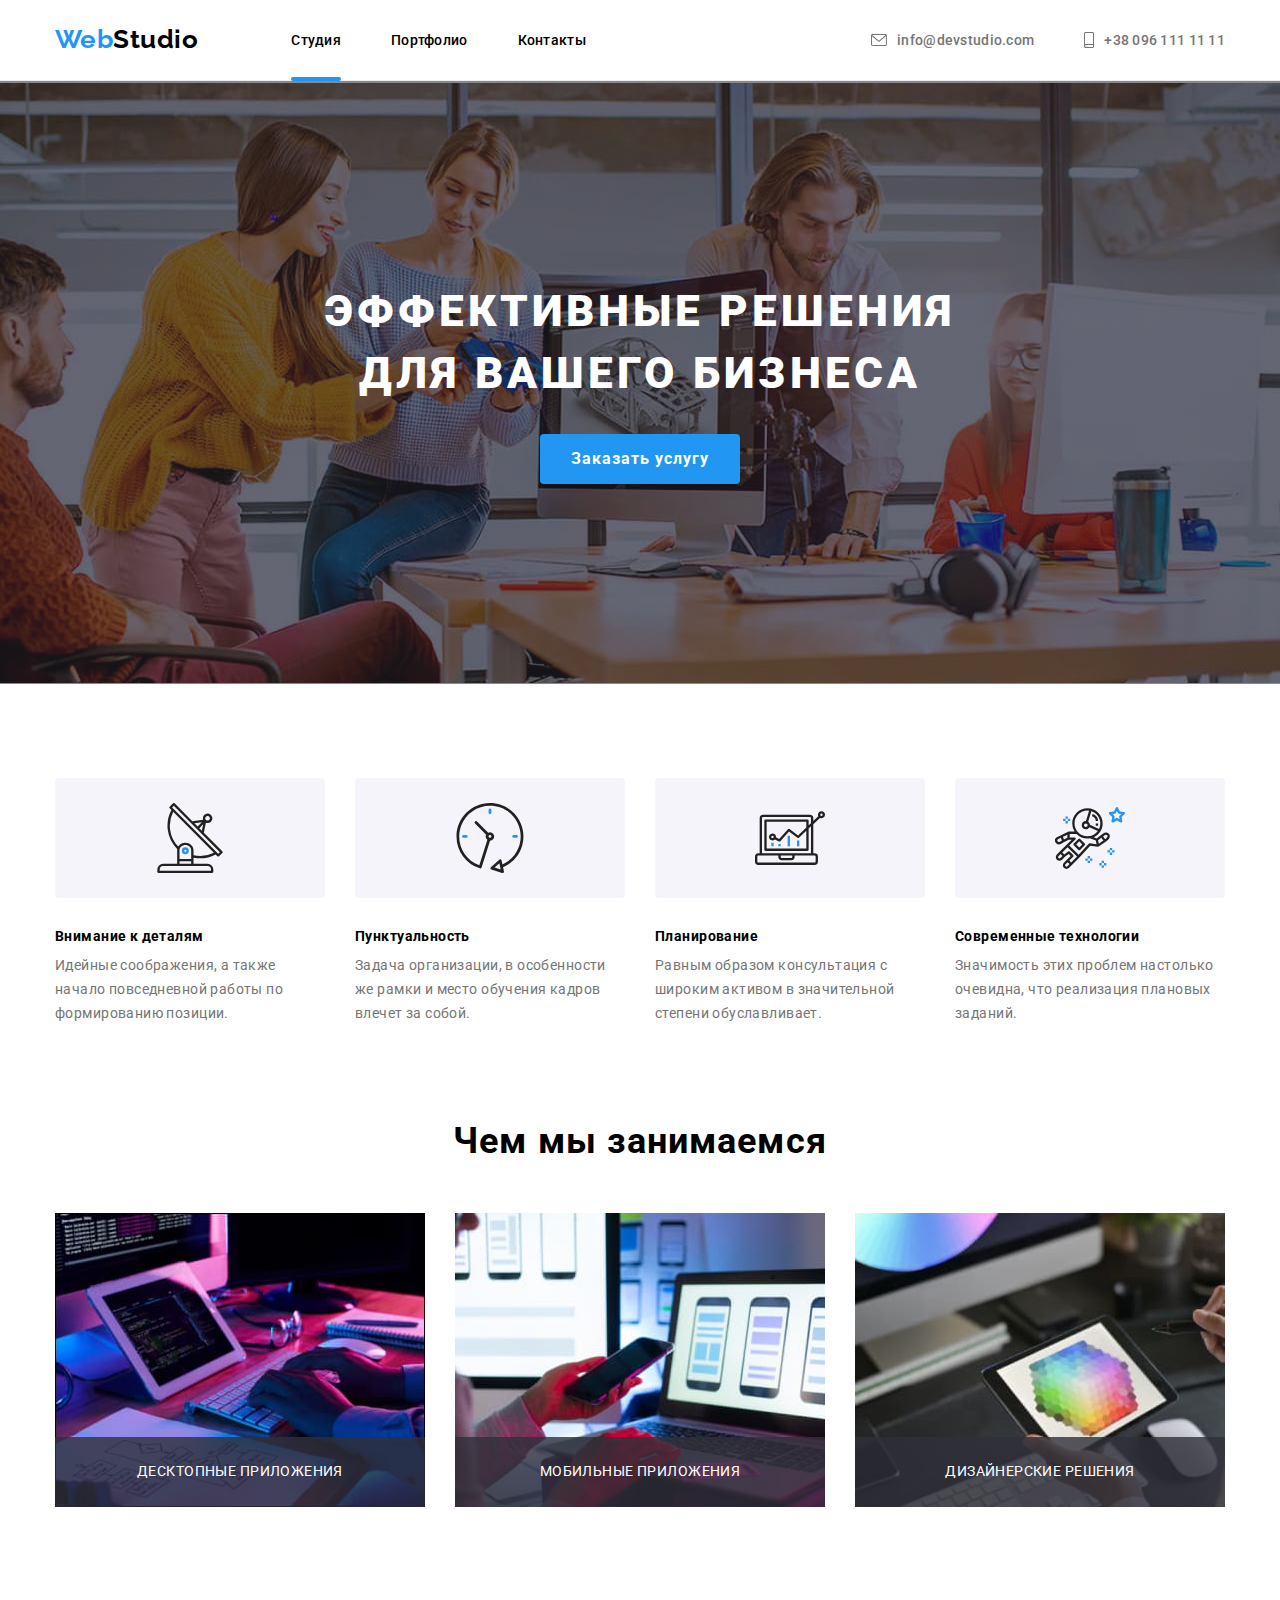
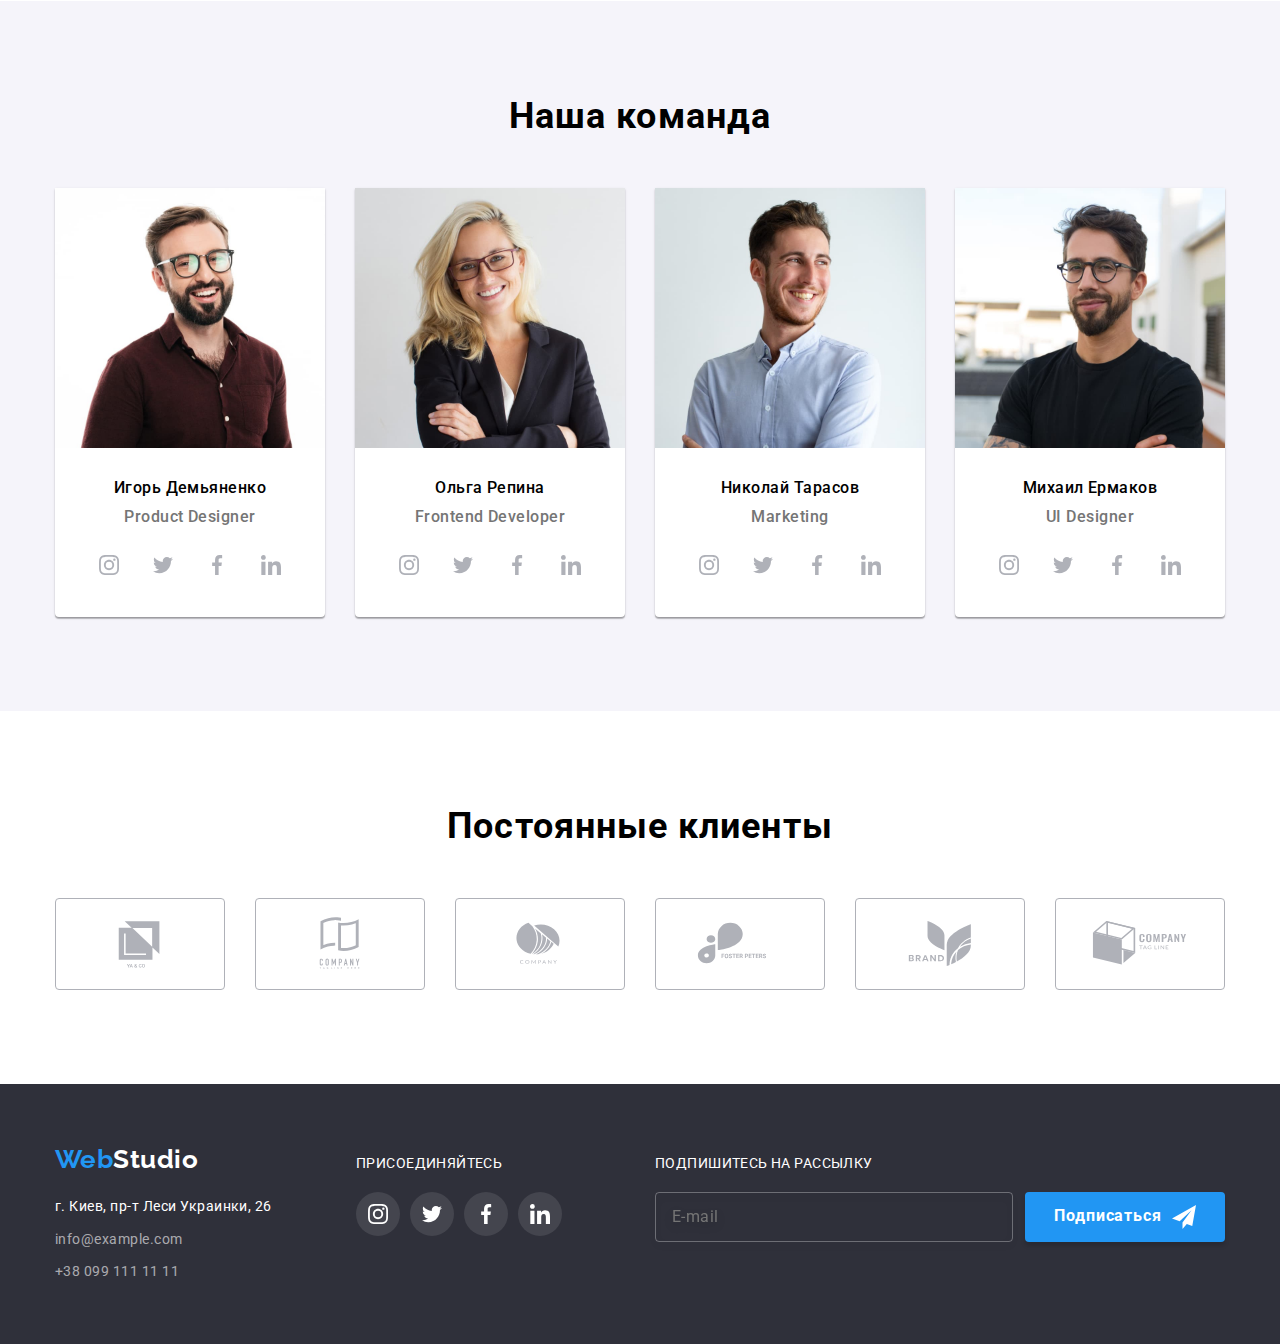
==== commit 5fe64835: "HW-7" ====
--- a/index.html
+++ b/index.html
@@ -12,7 +12,7 @@
       rel="stylesheet"
       href="https://cdnjs.cloudflare.com/ajax/libs/modern-normalize/1.1.0/modern-normalize.min.css"
     />
-    
+
     <link rel="stylesheet" href="./css/main.min.css" />
     <title>Студия</title>
   </head>
@@ -64,7 +64,9 @@
             <br />
             для вашего бизнеса
           </h1>
-          <button class="button-primary button-primary--flex " type="button" data-modal-open>Заказать услугу</button>
+          <button class="button-primary button-primary--flex" type="button" data-modal-open>
+            Заказать услугу
+          </button>
         </div>
       </section>
       <!--Особенности-->
--- a/css/main.min.css
+++ b/css/main.min.css
@@ -1,2 +1,2 @@
-html{-webkit-box-sizing:border-box;box-sizing:border-box}body{background-color:var(--background-primary);font-family:Roboto, sans-serif;font-style:normal;font-weight:normal;letter-spacing:0.03em}.section{padding:94px 0}.container{width:1200px;padding:0 15px;margin:0 auto}*,*::before,*::after{-webkit-box-sizing:inherit;box-sizing:inherit}h1,h2,h3,h4,h5,h6,p{margin:0}ul{margin:0;padding:0;list-style:none}button{cursor:pointer;border:0}img{display:block}address{font-style:normal}a{text-decoration:none}.is-hidden{visibility:hidden;opacity:0;pointer-events:none}:root{--text-primary: #212121;--text-secondary: #757575;--accent: #2196f3;--logo-primary: #000000;--background-primary: #ffffff;--background-secondary: #2f303a;--background-section: #f5f4fa;--background-doing: rgba(47, 48, 58, 0.8);--background-social-footer: rgba(255, 255, 255, 0.1);--backdrop-color: rgba(0, 0, 0, 0.2);--portfolio-overlay: rgba(33, 150, 243, 0.9);--footer-contacts: rgba(255, 255, 255, 0.6);--border-color: #eeeeee;--icon-color: #afb1b8;--modal-icon-border: rgba(0, 0, 0, 0.1);--modal-input-border: rgba(33, 33, 33, 0.2);--border-form: rgba(255, 255, 255, 0.3);--modal-placeholder-text: rgba(117, 117, 117, 0.5)}.features-list,.doing-list,.team-list,.customers-list,.subscribe-form{display:-webkit-box;display:-ms-flexbox;display:flex;-webkit-box-pack:justify;-ms-flex-pack:justify;justify-content:space-between}.features-list__block,.doing-list__block,.social-list,.social-list__link,.customers-list__link,.filter-list,.checkbox-field{display:-webkit-box;display:-ms-flexbox;display:flex;-webkit-box-pack:center;-ms-flex-pack:center;justify-content:center}.logo{font-family:Raleway, sans-serif;font-weight:700;font-size:26px;line-height:1.2}.logo__web{color:var(--accent)}.logo--primary{color:var(--logo-primary)}.logo--secondary{color:var(--background-primary)}.header-section{border-bottom:1px solid var(--border-color)}.header-section__items{display:-webkit-box;display:-ms-flexbox;display:flex;-webkit-box-align:center;-ms-flex-align:center;align-items:center}.nav{margin-left:93px}.header-section__contact{display:-webkit-box;display:-ms-flexbox;display:flex;margin-left:auto}.nav__list{display:-webkit-box;display:-ms-flexbox;display:flex}.nav__item{position:relative}.nav__link{color:var(--text-primary);font-family:inherit;font-weight:500;font-size:14px;line-height:1.15;letter-spacing:0.02em;-webkit-transition:color 250ms linear;transition:color 250ms linear;display:block;padding:32px 0}.nav__link:hover,.nav__link:focus,.nav__link.current{color:var(--accent)}.nav__item:not(:last-child){margin-right:50px}.nav__link.nav__link--current::after{content:'';width:100%;height:4px;background:var(--accent);position:absolute;left:0;bottom:-1px;border-radius:2px}.contact-list__item:not(:last-child){margin-right:50px}.contact-list__link{color:var(--text-secondary);font-family:inherit;font-style:normal;font-weight:500;font-size:14px;line-height:1.15;letter-spacing:0.02em;-webkit-transition:color 250ms cubic-bezier(0.4, 0, 0.2, 1);transition:color 250ms cubic-bezier(0.4, 0, 0.2, 1);display:-webkit-box;display:-ms-flexbox;display:flex;-webkit-box-align:center;-ms-flex-align:center;align-items:center}.contact-list__link:hover,.contact-list__link:focus{color:var(--accent)}.contact-list__icon{margin-right:10px;cursor:pointer;fill:currentColor}.secondary-contact-list{margin-top:20px;width:231px}.secondary-contact-list__item:not(:first-child){margin-top:9px}.secondary-contact-list__map,.secondary-contact-list__link{font-family:inherit;font-style:normal;font-weight:400;font-size:14px;line-height:1.7}.secondary-contact-list__map{color:var(--background-primary);-webkit-transition:color 250ms cubic-bezier(0.4, 0, 0.2, 1);transition:color 250ms cubic-bezier(0.4, 0, 0.2, 1)}.secondary-contact-list__map:hover:hover,.secondary-contact-list__map:focus:focus{color:var(--accent)}.secondary-contact-list__link{color:var(--footer-contacts);-webkit-transition:color 250ms cubic-bezier(0.4, 0, 0.2, 1);transition:color 250ms cubic-bezier(0.4, 0, 0.2, 1)}.secondary-contact-list__link:hover,.secondary-contact-list__link:focus{color:var(--accent)}.hero{background-color:#c4c4c4;padding:200px 0;text-align:center;max-width:1600px;margin:0 auto;background-image:-webkit-gradient(linear, left top, right top, from(rgba(47,48,58,0.4)), to(rgba(47,48,58,0.4))),url("../images/hero.jpg");background-image:linear-gradient(to right, rgba(47,48,58,0.4), rgba(47,48,58,0.4)),url("../images/hero.jpg");background-position:center;background-repeat:no-repeat}.button-primary{color:var(--background-primary);background-color:var(--accent);font-family:inherit;font-weight:700;font-size:16px;line-height:1.9;letter-spacing:0.06em;-webkit-box-shadow:0px 4px 4px rgba(0,0,0,0.15);box-shadow:0px 4px 4px rgba(0,0,0,0.15);border-radius:4px;min-width:200px;height:50px;margin-left:auto;margin-right:auto}.button-primary--flex{display:-webkit-box;display:-ms-flexbox;display:flex;-webkit-box-align:center;-ms-flex-align:center;align-items:center;-webkit-box-pack:center;-ms-flex-pack:center;justify-content:center}.button-primary__icon{margin-left:10px}.button-secondary{color:var(--text-primary);background-color:var(--background-section);font-family:inherit;font-weight:500;font-size:16px;line-height:1.63;letter-spacing:0.03em;display:inline-block;height:38px;padding:6px 22px;border-radius:4px;-webkit-transition:color 250ms cubic-bezier(0.4, 0, 0.2, 1),background-color 250ms cubic-bezier(0.4, 0, 0.2, 1);transition:color 250ms cubic-bezier(0.4, 0, 0.2, 1),background-color 250ms cubic-bezier(0.4, 0, 0.2, 1)}.button-secondary:hover,.button-secondary:focus{color:var(--background-primary);background-color:var(--accent);-webkit-box-shadow:0px 3px 1px rgba(0,0,0,0.1),0px 1px 2px rgba(0,0,0,0.08),0px 2px 2px rgba(0,0,0,0.12);box-shadow:0px 3px 1px rgba(0,0,0,0.1),0px 1px 2px rgba(0,0,0,0.08),0px 2px 2px rgba(0,0,0,0.12);border-radius:4px}.button-close{position:absolute;top:8px;right:8px;width:30px;height:30px;border-radius:50%;background-color:transparent;border:1px solid var(--modal-icon-border);display:-webkit-box;display:-ms-flexbox;display:flex;-webkit-box-align:center;-ms-flex-align:center;align-items:center;-webkit-transition:color 250ms cubic-bezier(0.4, 0, 0.2, 1);transition:color 250ms cubic-bezier(0.4, 0, 0.2, 1);fill:currentColor}.button-close:hover,.button-close:focus{color:var(--accent)}.features{padding-bottom:0}.features-list__item{width:270px}.features-list__block{padding:25px 0;background-color:var(--background-section);margin-bottom:30px;border-radius:4px}.features-list__title{color:var(--text-primary);font-weight:700;font-size:14px;line-height:1.15;letter-spacing:.03em;margin-bottom:10px}.features-list__discription{color:var(--text-secondary);font-weight:400;font-size:14px;line-height:1.7;letter-spacing:.03em;font-size:14px;line-height:1.7}.main-title{color:var(--background-primary);font-weight:900;font-size:44px;line-height:1.4;letter-spacing:.09em;text-transform:uppercase;margin-bottom:30px}.second-title{color:var(--text-primary);font-weight:700;font-size:36px;line-height:1.2;letter-spacing:.03em;text-align:center;margin-bottom:50px}.third-title{color:var(--background-primary);font-family:inherit;font-style:normal;font-weight:400;font-size:14px;line-height:1.14;letter-spacing:.03em;text-transform:uppercase;margin-bottom:20px}.doing-list__item{position:relative}.doing-list__block{padding:27px 0;background-color:var(--background-doing);width:100%;position:absolute;left:0;bottom:0}.doing-list__title{color:var(--background-primary);font-family:inherit;font-weight:400;font-size:14px;line-height:1.14;letter-spacing:.03em;font-weight:400;font-size:14px;line-height:1.14}.team{background-color:var(--background-section)}.team-list__item{background-color:var(--background-primary);-webkit-box-shadow:0px 1px 3px rgba(0,0,0,0.12),0px 1px 1px rgba(0,0,0,0.14),0px 2px 1px rgba(0,0,0,0.2);box-shadow:0px 1px 3px rgba(0,0,0,0.12),0px 1px 1px rgba(0,0,0,0.14),0px 2px 1px rgba(0,0,0,0.2);border-radius:0px 0px 4px 4px}.team-list__info{padding:30px 0}.team-list__member{margin-bottom:16px}.team-list__member-name{color:var(--text-primary);font-weight:500;font-size:16px;line-height:1.2;letter-spacing:.03em;font-weight:500;font-size:16px;line-height:1.2;text-align:center}.team-list__member-position{color:var(--text-secondary);font-weight:500;font-size:16px;line-height:1.2;letter-spacing:.03em;text-align:center;margin-top:10px}.social-list__item{width:44px;height:44px}.social-list__item:not(:last-child){margin-right:10px}.social-list__link{width:100%;height:100%;border-radius:50%;-webkit-box-align:center;-ms-flex-align:center;align-items:center;-webkit-transition:color 250ms cubic-bezier(0.4, 0, 0.2, 1),background-color 250ms cubic-bezier(0.4, 0, 0.2, 1);transition:color 250ms cubic-bezier(0.4, 0, 0.2, 1),background-color 250ms cubic-bezier(0.4, 0, 0.2, 1)}.social-list__link:hover,.social-list__link:focus{background-color:var(--accent);color:var(--background-primary)}.social-list__link--secondary{background-color:var(--background-social-footer);color:var(--background-primary)}.social-list__link--primary{background-color:var(--background-primary);color:var(--icon-color)}.social-list__icon{fill:currentColor}.customers-list__link{-webkit-box-align:center;-ms-flex-align:center;align-items:center;width:170px;height:92px;border:1px solid var(--icon-color);border-radius:4px;background-color:var(--background-primary);color:var(--icon-color);-webkit-transition:color 250ms cubic-bezier(0.4, 0, 0.2, 1),background-color 250ms cubic-bezier(0.4, 0, 0.2, 1);transition:color 250ms cubic-bezier(0.4, 0, 0.2, 1),background-color 250ms cubic-bezier(0.4, 0, 0.2, 1)}.customers-list__link:hover,.customers-list__link:focus{border-color:var(--accent);color:var(--accent)}.customers-list__icon{fill:currentColor}.filter-list{-webkit-box-sizing:border-box;box-sizing:border-box;margin-bottom:50px}.filter-list__item:not(:last-child){margin-right:8px}.portfolio{display:-webkit-box;display:-ms-flexbox;display:flex;-ms-flex-wrap:wrap;flex-wrap:wrap}.portfolio__item{width:370px;margin-right:30px;margin-bottom:30px;-webkit-transition:color 250ms cubic-bezier(0.4, 0, 0.2, 1),background-color 250ms cubic-bezier(0.4, 0, 0.2, 1);transition:color 250ms cubic-bezier(0.4, 0, 0.2, 1),background-color 250ms cubic-bezier(0.4, 0, 0.2, 1);cursor:pointer}.portfolio__item:hover,.portfolio__item:focus{-webkit-box-sizing:border-box;box-sizing:border-box;-webkit-box-shadow:0px 1px 1px rgba(0,0,0,0.12),0px 4px 4px rgba(0,0,0,0.06),1px 4px 6px rgba(0,0,0,0.16);box-shadow:0px 1px 1px rgba(0,0,0,0.12),0px 4px 4px rgba(0,0,0,0.06),1px 4px 6px rgba(0,0,0,0.16)}.portfolio__item:nth-last-child(-n+3){margin-bottom:0}.portfolio__item:nth-child(3n){margin-right:0}.portfolio__wrapper{padding:19px 23px;border:1px solid var(--border-color);border-top:none}.portfolio__title{color:var(--text-primary);font-weight:700;font-size:18px;line-height:2;letter-spacing:.06em}.portfolio__discription{color:var(--text-secondary);font-weight:400;font-size:16px;line-height:1.9;letter-spacing:.03em;font-size:16px;line-height:1.9;margin-top:4px}.portfolio__overlay-wrapper{position:relative;overflow:hidden;cursor:pointer}.portfolio__overlay{position:absolute;top:0;left:0;padding:63px 24px;height:100%;background-color:var(--portfolio-overlay);-webkit-transition:-webkit-transform 250ms cubic-bezier(0.4, 0, 0.2, 1);transition:-webkit-transform 250ms cubic-bezier(0.4, 0, 0.2, 1);transition:transform 250ms cubic-bezier(0.4, 0, 0.2, 1);transition:transform 250ms cubic-bezier(0.4, 0, 0.2, 1), -webkit-transform 250ms cubic-bezier(0.4, 0, 0.2, 1);-webkit-transform:translateY(100%);transform:translateY(100%)}.portfolio__item:hover .portfolio__overlay{-webkit-transform:translateY(0);transform:translateY(0)}.portfolio__text{font-weight:400;font-size:18px;line-height:1.56;letter-spacing:.03em;color:var(--background-primary)}.footer-section{background-color:var(--background-secondary);padding:60px 0;display:-webkit-box;display:-ms-flexbox;display:flex;-webkit-box-align:center;-ms-flex-align:center;align-items:center}.footer-section__container{display:-webkit-box;display:-ms-flexbox;display:flex}.footer__social{margin-left:70px;padding-top:12px}.footer__form{margin-left:auto;padding-top:12px}.subscribe-form__input{font-family:inherit;font-size:16px;line-height:1.25;color:var(--footer-contacts);letter-spacing:0.03em;width:358px;height:50px;padding-left:16px;margin-right:12px;border:1px solid var(--border-form);-webkit-box-sizing:border-box;box-sizing:border-box;-webkit-filter:drop-shadow(0px 4px 4px rgba(0,0,0,0.15));filter:drop-shadow(0px 4px 4px rgba(0,0,0,0.15));border-radius:4px;background-color:transparent}.backdrop{position:fixed;top:0;left:0;width:100vw;height:100vh;background-color:var(--backdrop-color);-webkit-transition:opacity 250ms cubic-bezier(0.4, 0, 0.2, 1),visibility 250ms cubic-bezier(0.4, 0, 0.2, 1);transition:opacity 250ms cubic-bezier(0.4, 0, 0.2, 1),visibility 250ms cubic-bezier(0.4, 0, 0.2, 1)}.modal{padding:40px;position:absolute;top:50%;left:50%;min-width:528px;min-height:581px;background-color:var(--background-primary);border-radius:4px;-webkit-box-shadow:0px 1px 3px rgba(0,0,0,0.12),0px 1px 1px rgba(0,0,0,0.14),0px 2px 1px rgba(0,0,0,0.2);box-shadow:0px 1px 3px rgba(0,0,0,0.12),0px 1px 1px rgba(0,0,0,0.14),0px 2px 1px rgba(0,0,0,0.2);-webkit-transform:scale(1) rotate(0) translate(-50%, -50%);transform:scale(1) rotate(0) translate(-50%, -50%);-webkit-transition:-webkit-transform 500ms cubic-bezier(0.4, 0, 0.2, 1);transition:-webkit-transform 500ms cubic-bezier(0.4, 0, 0.2, 1);transition:transform 500ms cubic-bezier(0.4, 0, 0.2, 1);transition:transform 500ms cubic-bezier(0.4, 0, 0.2, 1), -webkit-transform 500ms cubic-bezier(0.4, 0, 0.2, 1)}.backdrop.is-hidden .modal{-webkit-transform:scale(1.5) rotate(90deg);transform:scale(1.5) rotate(90deg)}.modal__title{font-weight:700;font-size:20px;line-height:1.15;text-align:center;letter-spacing:0.03em;color:var(--text-primary);margin-bottom:12px}.label{font-weight:normal;font-size:12px;line-height:1.17;letter-spacing:0.01em;color:var(--text-secondary);display:block;margin-bottom:4px}.input-field{margin-bottom:10px}.input__group-apsolute{position:relative}.input{background-color:transparent;width:100%;height:40px;padding:12px 16px 12px 42px;cursor:pointer;border:1px solid var(--modal-input-border);-webkit-box-sizing:border-box;box-sizing:border-box;border-radius:4px;outline:none;-webkit-transition:border 250ms cubic-bezier(0.4, 0, 0.2, 1);transition:border 250ms cubic-bezier(0.4, 0, 0.2, 1)}.input:focus{border-color:var(--accent)}.input::-webkit-input-placeholder{font-weight:normal;font-size:12px;line-height:1.17;letter-spacing:0.01em;color:var(--modal-placeholder-text)}.input:-ms-input-placeholder{font-weight:normal;font-size:12px;line-height:1.17;letter-spacing:0.01em;color:var(--modal-placeholder-text)}.input::-ms-input-placeholder{font-weight:normal;font-size:12px;line-height:1.17;letter-spacing:0.01em;color:var(--modal-placeholder-text)}.input::placeholder{font-weight:normal;font-size:12px;line-height:1.17;letter-spacing:0.01em;color:var(--modal-placeholder-text)}.input__icon{position:absolute;left:11px;top:50%;-webkit-transform:translateY(-50%);transform:translateY(-50%);fill:currentColor;-webkit-transition:fill 250ms cubic-bezier(0.4, 0, 0.2, 1);transition:fill 250ms cubic-bezier(0.4, 0, 0.2, 1)}.input:focus+.input__icon{fill:var(--accent)}.textarea-field{display:-webkit-box;display:-ms-flexbox;display:flex;-webkit-box-orient:vertical;-webkit-box-direction:normal;-ms-flex-direction:column;flex-direction:column}.textarea-field:last-child{margin-bottom:10px}.textarea-field__input{border:1px solid var(--modal-input-border);-webkit-box-sizing:border-box;box-sizing:border-box;border-radius:4px;outline:none;resize:none;-webkit-transition:border 250ms cubic-bezier(0.4, 0, 0.2, 1);transition:border 250ms cubic-bezier(0.4, 0, 0.2, 1);width:100%;height:120px;padding:12px 16px;cursor:pointer}.textarea-field__input:focus{border-color:var(--accent)}.textarea-field__input::-webkit-input-placeholder{font-weight:normal;font-size:12px;line-height:1.17;letter-spacing:0.01em;color:var(--modal-placeholder-text)}.textarea-field__input:-ms-input-placeholder{font-weight:normal;font-size:12px;line-height:1.17;letter-spacing:0.01em;color:var(--modal-placeholder-text)}.textarea-field__input::-ms-input-placeholder{font-weight:normal;font-size:12px;line-height:1.17;letter-spacing:0.01em;color:var(--modal-placeholder-text)}.textarea-field__input::placeholder{font-weight:normal;font-size:12px;line-height:1.17;letter-spacing:0.01em;color:var(--modal-placeholder-text)}.checkbox-field{margin-top:20px;margin-bottom:30px;-webkit-box-align:center;-ms-flex-align:center;align-items:center}.checkbox-field__label{display:-webkit-box;display:-ms-flexbox;display:flex;-webkit-box-align:center;-ms-flex-align:center;align-items:center;cursor:pointer}.checkbox-field__icon{width:16px;height:15px;border:2px solid var(--text-primary);border-radius:2px;fill:transparent;margin-right:8px;cursor:pointer}.checkbox-field__text{font-weight:normal;font-size:14px;line-height:1.71;letter-spacing:0.03em;color:var(--text-secondary)}.checkbox-field__link{font-weight:normal;font-size:14px;line-height:1.71;letter-spacing:0.03em;-webkit-text-decoration-line:underline;text-decoration-line:underline;color:var(--accent);text-decoration-skip-ink:none}.checkbox-field__input:checked+.checkbox-field__label .checkbox-field__icon{background-color:var(--accent);border:none;fill:var(--background-primary)}
+html{-webkit-box-sizing:border-box;box-sizing:border-box}body{background-color:#fff;font-family:Roboto, sans-serif;font-style:normal;font-weight:normal;letter-spacing:0.03em}.section{padding:94px 0}.container{width:1200px;padding:0 15px;margin:0 auto}*,*::before,*::after{-webkit-box-sizing:inherit;box-sizing:inherit}h1,h2,h3,h4,h5,h6,p{margin:0}ul{margin:0;padding:0;list-style:none}button{cursor:pointer;border:0}img{display:block}address{font-style:normal}a{text-decoration:none}.is-hidden{visibility:hidden;opacity:0;pointer-events:none}.features-list,.doing-list,.team-list,.customers-list,.subscribe-form{display:-webkit-box;display:-ms-flexbox;display:flex;-webkit-box-pack:justify;-ms-flex-pack:justify;justify-content:space-between}.features-list__block,.doing-list__block,.social-list,.social-list__link,.customers-list__link,.filter-list,.checkbox-field{display:-webkit-box;display:-ms-flexbox;display:flex;-webkit-box-pack:center;-ms-flex-pack:center;justify-content:center}.logo{font-family:Raleway, sans-serif;font-weight:700;font-size:26px;line-height:1.2}.logo__web{color:#2196f3}.logo--primary{color:#000}.logo--secondary{color:#fff}.header-section{border-bottom:1px solid #ececec}.header-section__items{display:-webkit-box;display:-ms-flexbox;display:flex;-webkit-box-align:center;-ms-flex-align:center;align-items:center}.nav{margin-left:93px}.header-section__contact{display:-webkit-box;display:-ms-flexbox;display:flex;margin-left:auto}.nav__list{display:-webkit-box;display:-ms-flexbox;display:flex}.nav__item{position:relative}.nav__link{color:#000;font-family:inherit;font-weight:500;font-size:14px;line-height:1.15;letter-spacing:0.02em;-webkit-transition:color 250ms linear;transition:color 250ms linear;display:block;padding:32px 0}.nav__link:hover,.nav__link:focus,.nav__link.current{color:#2196f3}.nav__item:not(:last-child){margin-right:50px}.nav__link.nav__link--current::after{content:'';width:100%;height:4px;background:#2196f3;position:absolute;left:0;bottom:-1px;border-radius:2px}.contact-list__item:not(:last-child){margin-right:50px}.contact-list__link{color:#757575;font-family:inherit;font-style:normal;font-weight:500;font-size:14px;line-height:1.15;letter-spacing:0.02em;-webkit-transition:color 250ms cubic-bezier(0.4, 0, 0.2, 1);transition:color 250ms cubic-bezier(0.4, 0, 0.2, 1);display:-webkit-box;display:-ms-flexbox;display:flex;-webkit-box-align:center;-ms-flex-align:center;align-items:center}.contact-list__link:hover,.contact-list__link:focus{color:#2196f3}.contact-list__icon{margin-right:10px;cursor:pointer;fill:currentColor}.secondary-contact-list{margin-top:20px;width:231px}.secondary-contact-list__item:not(:first-child){margin-top:9px}.secondary-contact-list__map,.secondary-contact-list__link{font-family:inherit;font-style:normal;font-weight:400;font-size:14px;line-height:1.7}.secondary-contact-list__map{color:#fff;-webkit-transition:color 250ms cubic-bezier(0.4, 0, 0.2, 1);transition:color 250ms cubic-bezier(0.4, 0, 0.2, 1)}.secondary-contact-list__map:hover:hover,.secondary-contact-list__map:focus:focus{color:#2196f3}.secondary-contact-list__link{color:rgba(255,255,255,0.6);-webkit-transition:color 250ms cubic-bezier(0.4, 0, 0.2, 1);transition:color 250ms cubic-bezier(0.4, 0, 0.2, 1)}.secondary-contact-list__link:hover,.secondary-contact-list__link:focus{color:#2196f3}.hero{background-color:#c4c4c4;padding:200px 0;text-align:center;max-width:1600px;margin:0 auto;background-image:-webkit-gradient(linear, left top, right top, from(rgba(47,48,58,0.4)), to(rgba(47,48,58,0.4))),url("../images/hero.jpg");background-image:linear-gradient(to right, rgba(47,48,58,0.4), rgba(47,48,58,0.4)),url("../images/hero.jpg");background-position:center;background-repeat:no-repeat}.button-primary{color:#fff;background-color:#2196f3;font-family:inherit;font-weight:700;font-size:16px;line-height:1.9;letter-spacing:0.06em;-webkit-box-shadow:0px 4px 4px rgba(0,0,0,0.15);box-shadow:0px 4px 4px rgba(0,0,0,0.15);border-radius:4px;min-width:200px;height:50px;margin-left:auto;margin-right:auto}.button-primary--flex{display:-webkit-box;display:-ms-flexbox;display:flex;-webkit-box-align:center;-ms-flex-align:center;align-items:center;-webkit-box-pack:center;-ms-flex-pack:center;justify-content:center}.button-primary__icon{margin-left:10px}.button-secondary{color:#212121;background-color:#f5f4fa;font-family:inherit;font-weight:500;font-size:16px;line-height:1.63;letter-spacing:0.03em;display:inline-block;height:38px;padding:6px 22px;border-radius:4px;-webkit-transition:color 250ms cubic-bezier(0.4, 0, 0.2, 1),background-color 250ms cubic-bezier(0.4, 0, 0.2, 1);transition:color 250ms cubic-bezier(0.4, 0, 0.2, 1),background-color 250ms cubic-bezier(0.4, 0, 0.2, 1)}.button-secondary:hover,.button-secondary:focus{color:#fff;background-color:#2196f3;-webkit-box-shadow:0px 3px 1px rgba(0,0,0,0.1),0px 1px 2px rgba(0,0,0,0.08),0px 2px 2px rgba(0,0,0,0.12);box-shadow:0px 3px 1px rgba(0,0,0,0.1),0px 1px 2px rgba(0,0,0,0.08),0px 2px 2px rgba(0,0,0,0.12);border-radius:4px}.button-close{position:absolute;top:8px;right:8px;width:30px;height:30px;border-radius:50%;background-color:transparent;border:1px solid rgba(0,0,0,0.1);display:-webkit-box;display:-ms-flexbox;display:flex;-webkit-box-align:center;-ms-flex-align:center;align-items:center;-webkit-transition:color 250ms cubic-bezier(0.4, 0, 0.2, 1);transition:color 250ms cubic-bezier(0.4, 0, 0.2, 1);fill:currentColor}.button-close:hover,.button-close:focus{color:#2196f3}.features{padding-bottom:0}.features-list__item{width:270px}.features-list__block{padding:25px 0;background-color:#f5f4fa;margin-bottom:30px;border-radius:4px}.features-list__title{color:#000;font-weight:700;font-size:14px;line-height:1.15;letter-spacing:.03em;margin-bottom:10px}.features-list__discription{color:#757575;font-weight:400;font-size:14px;line-height:1.7;letter-spacing:.03em;font-size:14px;line-height:1.7}.main-title{color:#fff;font-weight:900;font-size:44px;line-height:1.4;letter-spacing:.09em;text-transform:uppercase;margin-bottom:30px}.second-title{color:#000;font-weight:700;font-size:36px;line-height:1.2;letter-spacing:.03em;text-align:center;margin-bottom:50px}.third-title{color:#fff;font-family:inherit;font-style:normal;font-weight:400;font-size:14px;line-height:1.14;letter-spacing:.03em;text-transform:uppercase;margin-bottom:20px}.doing-list__item{position:relative}.doing-list__block{padding:27px 0;background-color:rgba(47,48,58,0.8);width:100%;position:absolute;left:0;bottom:0}.doing-list__title{color:#fff;font-family:inherit;font-weight:400;font-size:14px;line-height:1.14;letter-spacing:.03em;font-weight:400;font-size:14px;line-height:1.14}.team{background-color:#f5f4fa}.team-list__item{background-color:#fff;-webkit-box-shadow:0px 1px 3px rgba(0,0,0,0.12),0px 1px 1px rgba(0,0,0,0.14),0px 2px 1px rgba(0,0,0,0.2);box-shadow:0px 1px 3px rgba(0,0,0,0.12),0px 1px 1px rgba(0,0,0,0.14),0px 2px 1px rgba(0,0,0,0.2);border-radius:0px 0px 4px 4px}.team-list__info{padding:30px 0}.team-list__member{margin-bottom:16px}.team-list__member-name{color:#000;font-weight:500;font-size:16px;line-height:1.2;letter-spacing:.03em;font-weight:500;font-size:16px;line-height:1.2;text-align:center}.team-list__member-position{color:#757575;font-weight:500;font-size:16px;line-height:1.2;letter-spacing:.03em;text-align:center;margin-top:10px}.social-list__item{width:44px;height:44px}.social-list__item:not(:last-child){margin-right:10px}.social-list__link{width:100%;height:100%;border-radius:50%;-webkit-box-align:center;-ms-flex-align:center;align-items:center;-webkit-transition:color 250ms cubic-bezier(0.4, 0, 0.2, 1),background-color 250ms cubic-bezier(0.4, 0, 0.2, 1);transition:color 250ms cubic-bezier(0.4, 0, 0.2, 1),background-color 250ms cubic-bezier(0.4, 0, 0.2, 1)}.social-list__link:hover,.social-list__link:focus{background-color:#2196f3;color:#fff}.social-list__link--primary{background-color:#fff;color:#afb1b8}.social-list__link--secondary{background-color:rgba(255,255,255,0.1);color:#fff}.social-list__icon{fill:currentColor}.customers-list__link{-webkit-box-align:center;-ms-flex-align:center;align-items:center;width:170px;height:92px;border:1px solid #afb1b8;border-radius:4px;background-color:#fff;color:#afb1b8;-webkit-transition:color 250ms cubic-bezier(0.4, 0, 0.2, 1),background-color 250ms cubic-bezier(0.4, 0, 0.2, 1);transition:color 250ms cubic-bezier(0.4, 0, 0.2, 1),background-color 250ms cubic-bezier(0.4, 0, 0.2, 1)}.customers-list__link:hover,.customers-list__link:focus{border-color:#2196f3;color:#2196f3}.customers-list__icon{fill:currentColor}.filter-list{-webkit-box-sizing:border-box;box-sizing:border-box;margin-bottom:50px}.filter-list__item:not(:last-child){margin-right:8px}.portfolio{display:-webkit-box;display:-ms-flexbox;display:flex;-ms-flex-wrap:wrap;flex-wrap:wrap}.portfolio__item{width:370px;margin-right:30px;margin-bottom:30px;-webkit-transition:color 250ms cubic-bezier(0.4, 0, 0.2, 1),background-color 250ms cubic-bezier(0.4, 0, 0.2, 1);transition:color 250ms cubic-bezier(0.4, 0, 0.2, 1),background-color 250ms cubic-bezier(0.4, 0, 0.2, 1);cursor:pointer}.portfolio__item:hover,.portfolio__item:focus{-webkit-box-sizing:border-box;box-sizing:border-box;-webkit-box-shadow:0px 1px 1px rgba(0,0,0,0.12),0px 4px 4px rgba(0,0,0,0.06),1px 4px 6px rgba(0,0,0,0.16);box-shadow:0px 1px 1px rgba(0,0,0,0.12),0px 4px 4px rgba(0,0,0,0.06),1px 4px 6px rgba(0,0,0,0.16)}.portfolio__item:nth-last-child(-n+3){margin-bottom:0}.portfolio__item:nth-child(3n){margin-right:0}.portfolio__wrapper{padding:19px 23px;border:1px solid #eee;border-top:none}.portfolio__title{color:#212121;font-weight:700;font-size:18px;line-height:2;letter-spacing:.06em}.portfolio__discription{color:#757575;font-weight:400;font-size:16px;line-height:1.9;letter-spacing:.03em;font-size:16px;line-height:1.9;margin-top:4px}.portfolio__overlay-wrapper{position:relative;overflow:hidden;cursor:pointer}.portfolio__overlay{position:absolute;top:0;left:0;padding:63px 24px;height:100%;background-color:rgba(33,150,243,0.9);-webkit-transition:-webkit-transform 250ms cubic-bezier(0.4, 0, 0.2, 1);transition:-webkit-transform 250ms cubic-bezier(0.4, 0, 0.2, 1);transition:transform 250ms cubic-bezier(0.4, 0, 0.2, 1);transition:transform 250ms cubic-bezier(0.4, 0, 0.2, 1), -webkit-transform 250ms cubic-bezier(0.4, 0, 0.2, 1);-webkit-transform:translateY(100%);transform:translateY(100%)}.portfolio__item:hover .portfolio__overlay{-webkit-transform:translateY(0);transform:translateY(0)}.portfolio__text{font-weight:400;font-size:18px;line-height:1.56;letter-spacing:.03em;color:#fff}.footer-section{background-color:#2f303a;padding:60px 0;display:-webkit-box;display:-ms-flexbox;display:flex;-webkit-box-align:center;-ms-flex-align:center;align-items:center}.footer-section__container{display:-webkit-box;display:-ms-flexbox;display:flex}.footer__social{margin-left:70px;padding-top:12px}.footer__form{margin-left:auto;padding-top:12px}.subscribe-form__input{font-family:inherit;font-size:16px;line-height:1.25;color:rgba(255,255,255,0.6);letter-spacing:0.03em;width:358px;height:50px;padding-left:16px;margin-right:12px;border:1px solid rgba(255,255,255,0.3);-webkit-box-sizing:border-box;box-sizing:border-box;-webkit-filter:drop-shadow(0px 4px 4px rgba(0,0,0,0.15));filter:drop-shadow(0px 4px 4px rgba(0,0,0,0.15));border-radius:4px;background-color:transparent}.backdrop{position:fixed;top:0;left:0;width:100vw;height:100vh;background-color:rgba(0,0,0,0.2);-webkit-transition:opacity 250ms cubic-bezier(0.4, 0, 0.2, 1),visibility 250ms cubic-bezier(0.4, 0, 0.2, 1);transition:opacity 250ms cubic-bezier(0.4, 0, 0.2, 1),visibility 250ms cubic-bezier(0.4, 0, 0.2, 1)}.modal{padding:40px;position:absolute;top:50%;left:50%;min-width:528px;min-height:581px;background-color:#fff;border-radius:4px;-webkit-box-shadow:0px 1px 3px rgba(0,0,0,0.12),0px 1px 1px rgba(0,0,0,0.14),0px 2px 1px rgba(0,0,0,0.2);box-shadow:0px 1px 3px rgba(0,0,0,0.12),0px 1px 1px rgba(0,0,0,0.14),0px 2px 1px rgba(0,0,0,0.2);-webkit-transform:scale(1) rotate(0) translate(-50%, -50%);transform:scale(1) rotate(0) translate(-50%, -50%);-webkit-transition:-webkit-transform 500ms cubic-bezier(0.4, 0, 0.2, 1);transition:-webkit-transform 500ms cubic-bezier(0.4, 0, 0.2, 1);transition:transform 500ms cubic-bezier(0.4, 0, 0.2, 1);transition:transform 500ms cubic-bezier(0.4, 0, 0.2, 1), -webkit-transform 500ms cubic-bezier(0.4, 0, 0.2, 1)}.backdrop.is-hidden .modal{-webkit-transform:scale(1.5) rotate(90deg);transform:scale(1.5) rotate(90deg)}.modal__title{font-weight:700;font-size:20px;line-height:1.15;text-align:center;letter-spacing:0.03em;color:#000;margin-bottom:12px}.label{font-weight:normal;font-size:12px;line-height:1.17;letter-spacing:0.01em;color:#757575;display:block;margin-bottom:4px}.input-field{margin-bottom:10px}.input__group-apsolute{position:relative}.input{background-color:transparent;width:100%;height:40px;padding:12px 16px 12px 42px;cursor:pointer;border:1px solid rgba(33,33,33,0.2);-webkit-box-sizing:border-box;box-sizing:border-box;border-radius:4px;outline:none;-webkit-transition:border 250ms cubic-bezier(0.4, 0, 0.2, 1);transition:border 250ms cubic-bezier(0.4, 0, 0.2, 1)}.input:focus{border-color:#2196f3}.input::-webkit-input-placeholder{font-weight:normal;font-size:12px;line-height:1.17;letter-spacing:0.01em;color:rgba(117,117,117,0.5)}.input:-ms-input-placeholder{font-weight:normal;font-size:12px;line-height:1.17;letter-spacing:0.01em;color:rgba(117,117,117,0.5)}.input::-ms-input-placeholder{font-weight:normal;font-size:12px;line-height:1.17;letter-spacing:0.01em;color:rgba(117,117,117,0.5)}.input::placeholder{font-weight:normal;font-size:12px;line-height:1.17;letter-spacing:0.01em;color:rgba(117,117,117,0.5)}.input__icon{position:absolute;left:11px;top:50%;-webkit-transform:translateY(-50%);transform:translateY(-50%);fill:currentColor;-webkit-transition:fill 250ms cubic-bezier(0.4, 0, 0.2, 1);transition:fill 250ms cubic-bezier(0.4, 0, 0.2, 1)}.input:focus+.input__icon{fill:#2196f3}.textarea-field{display:-webkit-box;display:-ms-flexbox;display:flex;-webkit-box-orient:vertical;-webkit-box-direction:normal;-ms-flex-direction:column;flex-direction:column}.textarea-field:last-child{margin-bottom:10px}.textarea-field__input{border:1px solid rgba(33,33,33,0.2);-webkit-box-sizing:border-box;box-sizing:border-box;border-radius:4px;outline:none;resize:none;-webkit-transition:border 250ms cubic-bezier(0.4, 0, 0.2, 1);transition:border 250ms cubic-bezier(0.4, 0, 0.2, 1);width:100%;height:120px;padding:12px 16px;cursor:pointer}.textarea-field__input:focus{border-color:#2196f3}.textarea-field__input::-webkit-input-placeholder{font-weight:normal;font-size:12px;line-height:1.17;letter-spacing:0.01em;color:rgba(117,117,117,0.5)}.textarea-field__input:-ms-input-placeholder{font-weight:normal;font-size:12px;line-height:1.17;letter-spacing:0.01em;color:rgba(117,117,117,0.5)}.textarea-field__input::-ms-input-placeholder{font-weight:normal;font-size:12px;line-height:1.17;letter-spacing:0.01em;color:rgba(117,117,117,0.5)}.textarea-field__input::placeholder{font-weight:normal;font-size:12px;line-height:1.17;letter-spacing:0.01em;color:rgba(117,117,117,0.5)}.checkbox-field{margin-top:20px;margin-bottom:30px;-webkit-box-align:center;-ms-flex-align:center;align-items:center}.checkbox-field__label{display:-webkit-box;display:-ms-flexbox;display:flex;-webkit-box-align:center;-ms-flex-align:center;align-items:center;cursor:pointer}.checkbox-field__icon{width:16px;height:15px;border:2px solid #000;border-radius:2px;fill:transparent;margin-right:8px;cursor:pointer}.checkbox-field__text{font-weight:normal;font-size:14px;line-height:1.71;letter-spacing:0.03em;color:#757575}.checkbox-field__link{font-weight:normal;font-size:14px;line-height:1.71;letter-spacing:0.03em;-webkit-text-decoration-line:underline;text-decoration-line:underline;color:#2196f3;text-decoration-skip-ink:none}.checkbox-field__input:checked+.checkbox-field__label .checkbox-field__icon{background-color:#2196f3;border:none;fill:#fff}
 /*# sourceMappingURL=main.min.css.map */